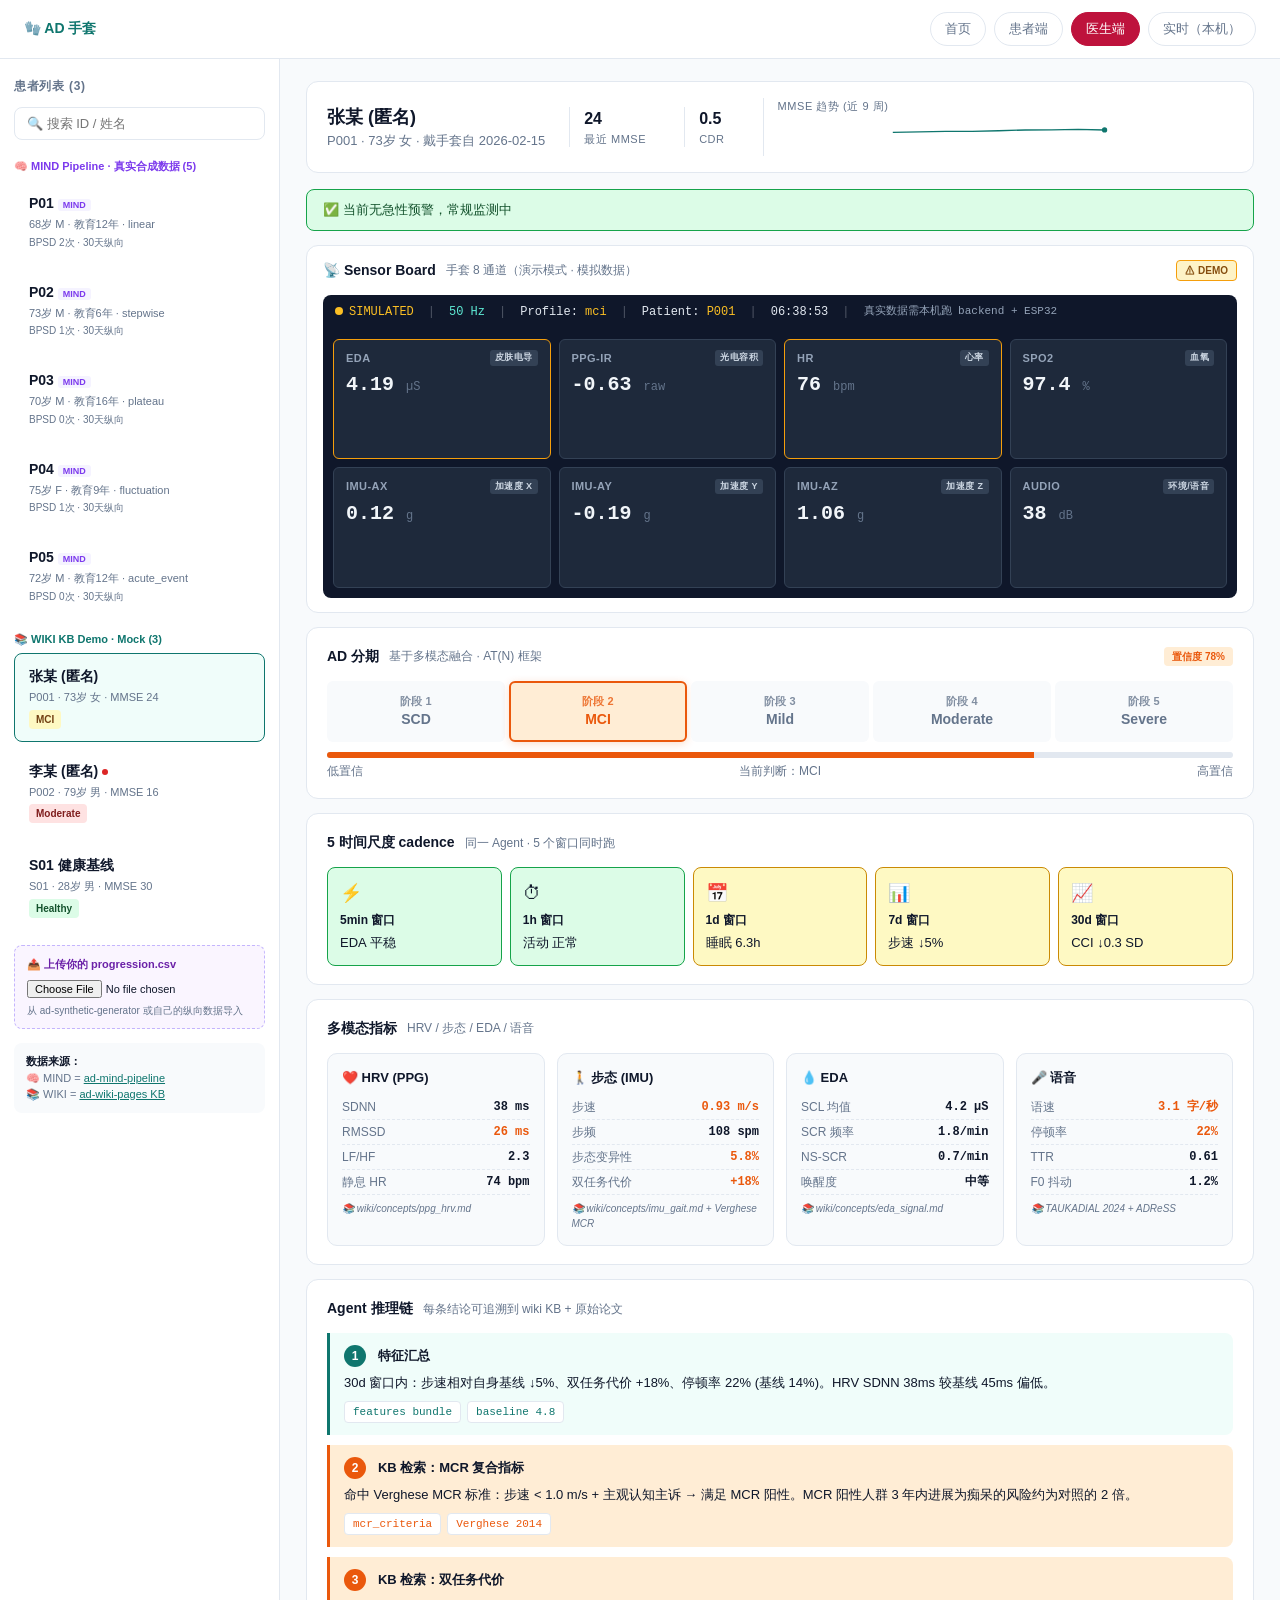
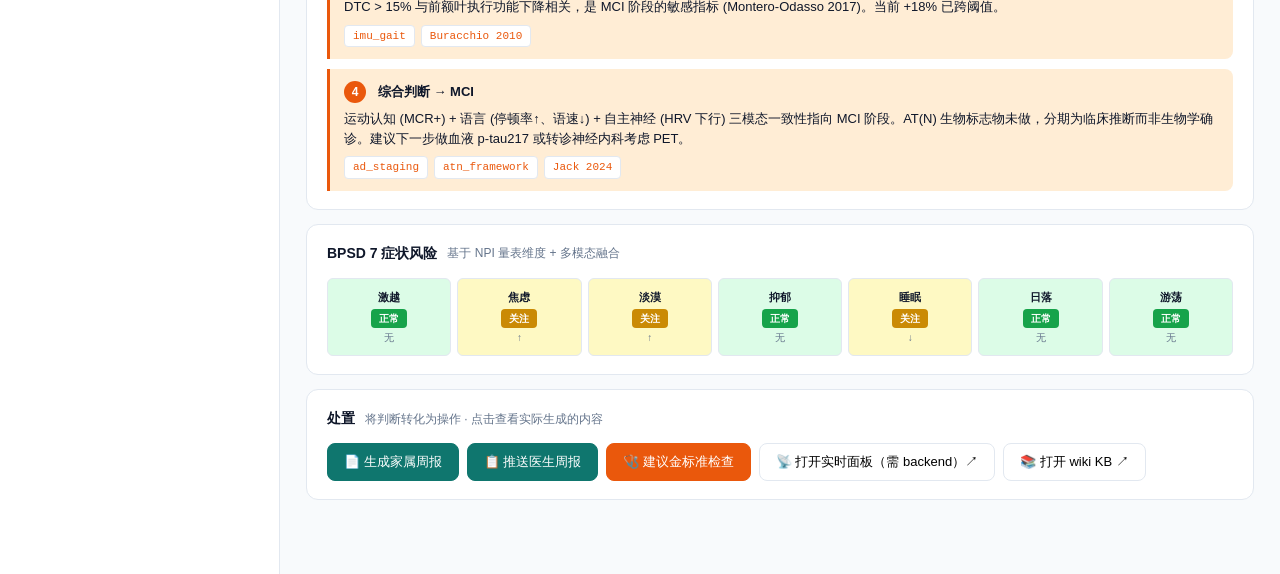
==== doctor.html @ fda78beb "Sync from CZ114: WIKI/MIND view toggle" ====
<!DOCTYPE html>
<html lang="zh-CN">
<head>
<meta charset="UTF-8">
<meta name="viewport" content="width=device-width, initial-scale=1.0">
<title>医生端 · AD 智能手套</title>
<style>
:root {
  --bg: #f8fafc;
  --card: #ffffff;
  --text: #0f172a;
  --muted: #64748b;
  --teal: #0f766e;
  --teal-bg: #f0fdfa;
  --border: #e2e8f0;
  --green: #16a34a;
  --green-bg: #dcfce7;
  --yellow: #ca8a04;
  --yellow-bg: #fef9c3;
  --orange: #ea580c;
  --orange-bg: #ffedd5;
  --red: #dc2626;
  --red-bg: #fee2e2;
  --purple: #7c3aed;
  --purple-bg: #f5f3ff;
}
* { box-sizing: border-box; }
body {
  margin: 0;
  font-family: -apple-system, BlinkMacSystemFont, "PingFang SC", "Segoe UI", Helvetica, Arial, sans-serif;
  background: var(--bg);
  color: var(--text);
  line-height: 1.5;
  font-size: 14px;
}
.nav {
  background: white;
  border-bottom: 1px solid var(--border);
  padding: 12px 24px;
  display: flex;
  align-items: center;
  gap: 16px;
}
.nav .brand { font-weight: 700; color: var(--teal); }
.nav .pills { margin-left: auto; display: flex; gap: 8px; }
.nav .pills a {
  padding: 6px 14px; border-radius: 999px;
  text-decoration: none; font-size: 13px; color: var(--muted);
  border: 1px solid var(--border);
}
.nav .pills a.active { background: var(--rose, #be123c); color: white; border-color: var(--rose, #be123c); }

.layout {
  display: grid;
  grid-template-columns: 280px 1fr;
  gap: 0;
  min-height: calc(100vh - 56px);
}

/* ===== 左侧：患者列表 ===== */
.sidebar {
  background: white;
  border-right: 1px solid var(--border);
  padding: 18px 14px;
  overflow-y: auto;
}
.sidebar h3 {
  margin: 0 0 12px;
  font-size: 12px;
  text-transform: uppercase;
  letter-spacing: 0.06em;
  color: var(--muted);
}
.search {
  width: 100%;
  padding: 8px 12px;
  border: 1px solid var(--border);
  border-radius: 8px;
  font-size: 13px;
  margin-bottom: 12px;
}
.patient-card {
  padding: 12px 14px;
  border-radius: 8px;
  cursor: pointer;
  margin-bottom: 6px;
  border: 1px solid transparent;
  transition: all 0.15s;
}
.patient-card:hover { background: var(--bg); }
.patient-card.active {
  background: var(--teal-bg);
  border-color: var(--teal);
}
.patient-card .name { font-weight: 600; font-size: 14px; }
.patient-card .meta { font-size: 11px; color: var(--muted); margin-top: 2px; }
.patient-card .stage {
  display: inline-block; font-size: 10px; font-weight: 700;
  padding: 2px 7px; border-radius: 4px; margin-top: 4px;
}
.stage-scd { background: var(--green-bg); color: #14532d; }
.stage-mci { background: var(--yellow-bg); color: #713f12; }
.stage-mild { background: var(--orange-bg); color: #7c2d12; }
.stage-mod { background: var(--red-bg); color: #7f1d1d; }
.stage-sev { background: #1c1917; color: white; }

.patient-card .alert-dot {
  display: inline-block; width: 6px; height: 6px; border-radius: 50%;
  background: var(--red); margin-left: 4px; vertical-align: middle;
}

/* ===== 右侧：主面板 ===== */
.main {
  padding: 22px 26px 60px;
  overflow-y: auto;
}

.patient-bar {
  background: white;
  border: 1px solid var(--border);
  border-radius: 12px;
  padding: 16px 20px;
  display: flex;
  align-items: center;
  gap: 24px;
  margin-bottom: 16px;
  flex-wrap: wrap;
}
.patient-bar .pname { font-size: 18px; font-weight: 700; }
.patient-bar .pmeta { color: var(--muted); font-size: 13px; }
.patient-bar .stat { padding: 0 14px; border-left: 1px solid var(--border); }
.patient-bar .stat:first-of-type { border-left: 0; padding-left: 0; }
.patient-bar .stat .v { font-size: 16px; font-weight: 600; }
.patient-bar .stat .l { font-size: 11px; color: var(--muted); text-transform: uppercase; letter-spacing: 0.05em; }

.section {
  background: white;
  border: 1px solid var(--border);
  border-radius: 12px;
  padding: 18px 20px;
  margin-bottom: 14px;
}
.section h2 {
  margin: 0 0 14px;
  font-size: 14px;
  font-weight: 600;
  display: flex;
  align-items: center;
  gap: 10px;
}
.section h2 .desc {
  font-weight: 400; color: var(--muted); font-size: 12px;
}
.section h2 .badge {
  font-size: 10px; padding: 2px 8px; border-radius: 4px; font-weight: 700;
  text-transform: uppercase;
}

/* 分期条 */
.stage-bar {
  display: grid;
  grid-template-columns: repeat(5, 1fr);
  gap: 4px;
  margin-bottom: 10px;
}
.stage-cell {
  padding: 10px 6px;
  text-align: center;
  border-radius: 6px;
  font-size: 12px;
  font-weight: 600;
  background: var(--bg);
  color: var(--muted);
  border: 2px solid transparent;
}
.stage-cell.active {
  background: var(--orange-bg);
  color: var(--orange);
  border-color: var(--orange);
  box-shadow: 0 2px 8px rgba(234,88,12,0.2);
}
.stage-cell .lbl { font-size: 11px; opacity: 0.8; }
.stage-cell .stg { font-size: 14px; font-weight: 700; }
.confidence-bar {
  height: 6px; background: var(--border); border-radius: 3px;
  overflow: hidden; margin: 8px 0 4px;
}
.confidence-bar > div {
  height: 100%; background: var(--orange); transition: width 0.5s;
}
.conf-label {
  display: flex; justify-content: space-between;
  font-size: 12px; color: var(--muted);
}

/* Cadence 行 */
.cadence-grid {
  display: grid;
  grid-template-columns: repeat(5, 1fr);
  gap: 8px;
}
.cad {
  padding: 12px;
  border-radius: 8px;
  border: 1px solid var(--border);
  background: var(--bg);
}
.cad .ic { font-size: 18px; }
.cad .name { font-size: 12px; font-weight: 600; margin-top: 4px; }
.cad .v { font-size: 13px; margin-top: 4px; }
.cad.alert { background: var(--red-bg); border-color: var(--red); }
.cad.warn { background: var(--yellow-bg); border-color: var(--yellow); }
.cad.ok { background: var(--green-bg); border-color: var(--green); }

/* Multi-modal 指标 */
.modal-grid {
  display: grid;
  grid-template-columns: repeat(4, 1fr);
  gap: 12px;
}
.modal-block {
  border: 1px solid var(--border);
  border-radius: 10px;
  padding: 14px;
  background: var(--bg);
}
.modal-block h4 {
  margin: 0 0 8px;
  font-size: 13px;
  display: flex; gap: 6px; align-items: center;
}
.modal-block .row {
  display: flex; justify-content: space-between;
  font-size: 12px;
  padding: 3px 0;
  border-bottom: 1px dashed var(--border);
}
.modal-block .row:last-child { border-bottom: 0; }
.modal-block .row .k { color: var(--muted); }
.modal-block .row .v { font-weight: 600; font-family: ui-monospace, monospace; }
.modal-block .row .v.flag-warn { color: var(--orange); }
.modal-block .row .v.flag-bad { color: var(--red); }
.modal-block .row .v.flag-ok { color: var(--green); }
.modal-block .src {
  font-size: 10px; color: var(--muted); margin-top: 6px;
  font-style: italic;
}

/* Reasoning chain */
.reason-chain {
  display: flex;
  flex-direction: column;
  gap: 10px;
}
.reason-step {
  padding: 12px 14px;
  border-left: 3px solid var(--teal);
  background: var(--teal-bg);
  border-radius: 0 8px 8px 0;
}
.reason-step .num {
  display: inline-block; width: 22px; height: 22px;
  border-radius: 50%; background: var(--teal); color: white;
  text-align: center; font-weight: 700; font-size: 12px;
  line-height: 22px; margin-right: 8px;
}
.reason-step .title { font-weight: 600; font-size: 13px; }
.reason-step .body { margin-top: 6px; font-size: 13px; color: var(--text); }
.reason-step .cite {
  margin-top: 8px;
  font-size: 11px;
  display: flex; flex-wrap: wrap; gap: 6px;
}
.reason-step .cite a {
  background: white; border: 1px solid var(--border);
  padding: 2px 8px; border-radius: 4px;
  text-decoration: none; color: var(--teal);
  font-family: ui-monospace, monospace;
}
.reason-step .cite a:hover { background: var(--teal); color: white; border-color: var(--teal); }
.reason-step.warn { border-left-color: var(--orange); background: var(--orange-bg); }
.reason-step.warn .num { background: var(--orange); }
.reason-step.warn .cite a { color: var(--orange); }
.reason-step.warn .cite a:hover { background: var(--orange); }

/* BPSD 7 行 */
.bpsd-grid {
  display: grid;
  grid-template-columns: repeat(7, 1fr);
  gap: 6px;
}
.bpsd-cell {
  padding: 10px 6px;
  text-align: center;
  border-radius: 6px;
  border: 1px solid var(--border);
}
.bpsd-cell .nm { font-size: 11px; font-weight: 600; }
.bpsd-cell .lv {
  display: inline-block; padding: 2px 8px; border-radius: 4px;
  font-size: 10px; font-weight: 700; margin-top: 4px;
}
.bpsd-cell.lv-ok { background: var(--green-bg); }
.bpsd-cell.lv-ok .lv { background: var(--green); color: white; }
.bpsd-cell.lv-warn { background: var(--yellow-bg); }
.bpsd-cell.lv-warn .lv { background: var(--yellow); color: white; }
.bpsd-cell.lv-bad { background: var(--red-bg); border-color: var(--red); }
.bpsd-cell.lv-bad .lv { background: var(--red); color: white; }
.bpsd-cell .nb { font-size: 10px; color: var(--muted); margin-top: 2px; }

/* Actions */
.action-row {
  display: flex; flex-wrap: wrap; gap: 8px;
}
.btn {
  padding: 9px 16px; border-radius: 8px;
  border: 1px solid var(--border); background: white;
  font-size: 13px; font-weight: 500;
  cursor: pointer; font-family: inherit;
  display: inline-flex; align-items: center; gap: 6px;
}
.btn:hover { background: var(--bg); }
.btn.primary { background: var(--teal); color: white; border-color: var(--teal); }
.btn.primary:hover { background: #115e59; }
.btn.warn { background: var(--orange); color: white; border-color: var(--orange); }
.btn.warn:hover { background: #c2410c; }

/* Sparkline */
.spark {
  height: 30px; width: 100%; margin-top: 6px;
}
.spark path { fill: none; stroke: var(--teal); stroke-width: 1.5; }
.spark .dot { fill: var(--teal); }

#toast {
  position: fixed; bottom: 30px; right: 30px;
  background: var(--text); color: white; padding: 12px 20px; border-radius: 8px;
  font-size: 13px; opacity: 0; transition: opacity 0.3s; pointer-events: none;
  max-width: 360px; z-index: 100;
}
#toast.show { opacity: 0.95; }

/* ===== Modal ===== */
#modal {
  position: fixed; inset: 0; background: rgba(15,23,42,0.55);
  display: none; align-items: center; justify-content: center;
  z-index: 200; padding: 20px;
}
#modal.show { display: flex; }
#modal .panel {
  background: white; border-radius: 12px;
  width: min(820px, 100%); max-height: 90vh;
  display: flex; flex-direction: column;
  box-shadow: 0 20px 60px rgba(0,0,0,0.3);
  overflow: hidden;
}
#modal .panel-head {
  padding: 16px 22px; border-bottom: 1px solid var(--border);
  background: var(--bg);
  display: flex; align-items: center; gap: 12px;
}
#modal .panel-head .title { font-size: 16px; font-weight: 700; flex: 1; }
#modal .panel-head .x {
  background: transparent; border: 1px solid var(--border);
  padding: 4px 12px; border-radius: 6px; cursor: pointer; font-family: inherit;
}
#modal .panel-head .x:hover { background: white; }
#modal .panel-body { padding: 22px 26px; overflow-y: auto; flex: 1; font-size: 14px; }
#modal h3 { margin: 16px 0 8px; font-size: 14px; }
#modal h3:first-child { margin-top: 0; }
#modal table { border-collapse: collapse; width: 100%; margin: 10px 0; font-size: 13px; }
#modal th, #modal td { border: 1px solid var(--border); padding: 6px 10px; text-align: left; }
#modal th { background: var(--bg); font-weight: 600; }
#modal .kv { display: grid; grid-template-columns: 130px 1fr; gap: 4px 12px; font-size: 13px; margin: 6px 0 12px; }
#modal .kv .k { color: var(--muted); }
#modal .badge-inline {
  display: inline-block; font-size: 11px; padding: 1px 7px;
  border-radius: 4px; font-weight: 600;
}
#modal .b-warn { background: var(--orange-bg); color: var(--orange); }
#modal .b-bad  { background: var(--red-bg); color: var(--red); }
#modal .b-ok   { background: var(--green-bg); color: var(--green); }
#modal ul { padding-left: 20px; }
#modal li { margin: 4px 0; }
#modal .cite-row {
  font-size: 12px; color: var(--muted); margin-top: 8px;
  padding: 8px 12px; background: var(--bg); border-radius: 6px;
}
#modal .cite-row a { color: var(--teal); text-decoration: none; }
#modal pre {
  background: var(--bg); padding: 12px; border-radius: 6px;
  font-size: 12px; overflow-x: auto;
  font-family: ui-monospace, monospace;
}

/* clickable hover */
.cad, .modal-block, .bpsd-cell { cursor: pointer; transition: transform 0.1s, box-shadow 0.1s; }
.cad:hover, .modal-block:hover, .bpsd-cell:hover {
  transform: translateY(-1px); box-shadow: 0 4px 10px rgba(0,0,0,0.08);
}

/* ===== Sensor Board ===== */
.sensor-board-head {
  display: flex; gap: 14px; align-items: center; flex-wrap: wrap;
  padding: 8px 12px; background: #0f172a; color: #e2e8f0;
  border-radius: 8px 8px 0 0; font-size: 12px;
  font-family: ui-monospace, monospace;
}
.sb-dot {
  display: inline-block; width: 8px; height: 8px; border-radius: 50%;
  margin-right: 6px; vertical-align: middle;
}
.sb-dot.live { background: #22c55e; box-shadow: 0 0 8px #22c55e; animation: pulse 1.4s ease-in-out infinite; }
.sb-dot.rec { background: #ef4444; animation: pulse 1s ease-in-out infinite; }
.sb-dot.off { background: #64748b; }
@keyframes pulse { 0%,100% { opacity: 1 } 50% { opacity: 0.4 } }
.sensor-board-head .sep { opacity: 0.3; }
.sensor-board-head .sr { color: #5eead4; }
.sensor-board-head .pid { color: #fbbf24; }

.channel-grid {
  display: grid;
  grid-template-columns: repeat(4, 1fr);
  gap: 8px;
  background: #0f172a;
  padding: 10px;
  border-radius: 0 0 8px 8px;
}
.ch-card {
  background: #1e293b;
  border-radius: 6px;
  padding: 10px 12px;
  border: 1px solid #334155;
  position: relative;
  overflow: hidden;
}
.ch-card .ch-name {
  display: flex; justify-content: space-between; align-items: center;
  font-size: 11px; color: #94a3b8; font-weight: 600;
  text-transform: uppercase; letter-spacing: 0.04em;
}
.ch-card .ch-tag {
  font-size: 9px; padding: 1px 5px; border-radius: 3px;
  background: #334155; color: #cbd5e1;
}
.ch-card .ch-tag.alert { background: #7f1d1d; color: #fecaca; }
.ch-card .ch-val {
  font-size: 20px; font-weight: 700; color: #f1f5f9;
  font-family: ui-monospace, monospace;
  margin: 4px 0 2px;
}
.ch-card .ch-val small { font-size: 12px; color: #64748b; font-weight: 400; }
.ch-card .ch-wave {
  width: 100%; height: 36px; margin-top: 4px;
}
.ch-card .ch-wave path {
  fill: none; stroke-width: 1.5; stroke-linejoin: round; stroke-linecap: round;
}
.ch-eda  path { stroke: #f59e0b; }
.ch-ppg  path { stroke: #ef4444; }
.ch-hr   path { stroke: #ec4899; }
.ch-spo2 path { stroke: #06b6d4; }
.ch-imu  path { stroke: #8b5cf6; }
.ch-aud  path { stroke: #10b981; }
.ch-card.flag-alert { border-color: #ef4444; box-shadow: 0 0 0 1px #ef4444; }
.ch-card.flag-alert .ch-val { color: #fecaca; }
.ch-card.flag-warn { border-color: #f59e0b; }

@media (max-width: 1100px) { .channel-grid { grid-template-columns: repeat(2, 1fr); } }

/* alert banner */
.alert-banner {
  background: var(--red-bg);
  border: 1px solid var(--red);
  color: #7f1d1d;
  padding: 10px 16px;
  border-radius: 8px;
  margin-bottom: 14px;
  display: flex;
  gap: 10px;
  align-items: center;
  font-size: 13px;
}
.alert-banner.warn { background: var(--yellow-bg); border-color: var(--yellow); color: #713f12; }
.alert-banner.ok { background: var(--green-bg); border-color: var(--green); color: #14532d; }

@media (max-width: 900px) {
  .layout { grid-template-columns: 1fr; }
  .sidebar { border-right: 0; border-bottom: 1px solid var(--border); }
  .modal-grid { grid-template-columns: 1fr 1fr; }
  .cadence-grid { grid-template-columns: 1fr 1fr; }
  .bpsd-grid { grid-template-columns: repeat(4, 1fr); }
}
</style>
</head>
<body>

<nav class="nav">
  <span class="brand">🧤 AD 手套</span>
  <div class="pills">
    <a href="index.html">首页</a>
    <a href="patient.html">患者端</a>
    <a href="doctor.html" class="active" style="background:#be123c;color:white;border-color:#be123c">医生端</a>
    <a href="index.html" title="实时面板需本机跑 backend，回首页查看说明">实时（本机）</a>
  </div>
</nav>

<div class="layout">

  <!-- ===== 左侧：患者列表 ===== -->
  <aside class="sidebar">
    <h3>患者列表 (3)</h3>
    <input class="search" placeholder="🔍 搜索 ID / 姓名" />

    <div id="patientList"></div>

    <div style="margin-top:14px; padding:10px 12px; background:#faf5ff; border:1px dashed #c4b5fd; border-radius:8px;">
      <div style="font-size:11px;color:#6b21a8;font-weight:600;margin-bottom:6px">📤 上传你的 progression.csv</div>
      <input type="file" id="customCsv" accept=".csv" onchange="handleCustomUpload(event)" style="font-size:11px;width:100%">
      <div style="font-size:10px;color:var(--muted);margin-top:4px">从 ad-synthetic-generator 或自己的纵向数据导入</div>
    </div>

    <div style="margin-top:14px; padding:10px 12px; background:var(--bg); border-radius:8px; font-size:11px; color:var(--muted)">
      <strong style="color:var(--text)">数据来源：</strong><br>
      🧠 MIND = <a href="https://github.com/Jewelina95/ad-mind-pipeline" target="_blank" style="color:var(--teal)">ad-mind-pipeline</a><br>
      📚 WIKI = <a href="https://jewelina95.github.io/ad-wiki-pages/" target="_blank" style="color:var(--teal)">ad-wiki-pages KB</a>
    </div>
  </aside>

  <!-- ===== 右侧：主面板 ===== -->
  <main class="main" id="mainPanel">
    <!-- 由 JS 渲染 -->
  </main>

</div>

<div id="toast"></div>

<!-- 详情 Modal -->
<div id="modal" onclick="if(event.target===this) closeModal()">
  <div class="panel">
    <div class="panel-head">
      <span class="title" id="modalTitle">详情</span>
      <button class="x" onclick="closeModal()">关闭 ✕</button>
    </div>
    <div class="panel-body" id="modalBody"></div>
  </div>
</div>

<script>
// ===== Mock 患者数据 =====
const PATIENTS = {
  "P001": {
    id: "P001", name: "张某 (匿名)", age: 73, sex: "女",
    stage: "MCI", stageIdx: 1, confidence: 0.78,
    onGloveSince: "2026-02-15", lastMMSE: 24, lastCDR: 0.5,
    alert: false, alertText: null,
    cadence: {
      "5min":  { v: "EDA 平稳", level: "ok" },
      "1h":    { v: "活动 正常", level: "ok" },
      "1d":    { v: "睡眠 6.3h", level: "warn" },
      "7d":    { v: "步速 ↓5%", level: "warn" },
      "30d":   { v: "CCI ↓0.3 SD", level: "warn" }
    },
    metrics: {
      hrv: { name: "HRV (PPG)", icon: "❤️", rows: [
        ["SDNN", "38 ms", "warn", "略低于自身基线 (45±6)"],
        ["RMSSD", "26 ms", "flag-warn"],
        ["LF/HF", "2.3", ""],
        ["静息 HR", "74 bpm", ""]
      ], src: "wiki/concepts/ppg_hrv.md"},
      gait: { name: "步态 (IMU)", icon: "🚶", rows: [
        ["步速", "0.93 m/s", "flag-warn"],
        ["步频", "108 spm", ""],
        ["步态变异性", "5.8%", "flag-warn"],
        ["双任务代价", "+18%", "flag-warn"]
      ], src: "wiki/concepts/imu_gait.md + Verghese MCR"},
      eda: { name: "EDA", icon: "💧", rows: [
        ["SCL 均值", "4.2 µS", ""],
        ["SCR 频率", "1.8/min", ""],
        ["NS-SCR", "0.7/min", ""],
        ["唤醒度", "中等", ""]
      ], src: "wiki/concepts/eda_signal.md"},
      voice: { name: "语音", icon: "🎤", rows: [
        ["语速", "3.1 字/秒", "flag-warn"],
        ["停顿率", "22%", "flag-warn"],
        ["TTR", "0.61", ""],
        ["F0 抖动", "1.2%", ""]
      ], src: "TAUKADIAL 2024 + ADReSS"}
    },
    reasoning: [
      {
        title: "特征汇总",
        body: "30d 窗口内：步速相对自身基线 ↓5%、双任务代价 +18%、停顿率 22% (基线 14%)。HRV SDNN 38ms 较基线 45ms 偏低。",
        cites: [["features bundle", "#"], ["baseline 4.8", "https://jewelina95.github.io/ad-wiki-pages/wiki/datasets/baseline_4.8.md"]],
        type: "info"
      },
      {
        title: "KB 检索：MCR 复合指标",
        body: "命中 Verghese MCR 标准：步速 < 1.0 m/s + 主观认知主诉 → 满足 MCR 阳性。MCR 阳性人群 3 年内进展为痴呆的风险约为对照的 2 倍。",
        cites: [["mcr_criteria", "https://jewelina95.github.io/ad-wiki-pages/wiki/concepts/mcr_criteria.md"], ["Verghese 2014"]],
        type: "warn"
      },
      {
        title: "KB 检索：双任务代价",
        body: "DTC > 15% 与前额叶执行功能下降相关，是 MCI 阶段的敏感指标 (Montero-Odasso 2017)。当前 +18% 已跨阈值。",
        cites: [["imu_gait", "https://jewelina95.github.io/ad-wiki-pages/wiki/concepts/imu_gait.md"], ["Buracchio 2010"]],
        type: "warn"
      },
      {
        title: "综合判断 → MCI",
        body: "运动认知 (MCR+) + 语言 (停顿率↑、语速↓) + 自主神经 (HRV 下行) 三模态一致性指向 MCI 阶段。AT(N) 生物标志物未做，分期为临床推断而非生物学确诊。建议下一步做血液 p-tau217 或转诊神经内科考虑 PET。",
        cites: [["ad_staging", "https://jewelina95.github.io/ad-wiki-pages/wiki/concepts/ad_staging.md"], ["atn_framework", "https://jewelina95.github.io/ad-wiki-pages/wiki/concepts/atn_framework.md"], ["Jack 2024"]],
        type: "warn"
      }
    ],
    bpsd: [
      ["激越", "ok", "无"],
      ["焦虑", "warn", "↑"],
      ["淡漠", "warn", "↑"],
      ["抑郁", "ok", "无"],
      ["睡眠", "warn", "↓"],
      ["日落", "ok", "无"],
      ["游荡", "ok", "无"]
    ],
    sparkData: [22.5, 22.8, 23.1, 23.2, 23.5, 24.0, 24.1, 24.3, 24.0],
    sensorProfile: "mci"
  },

  "P002": {
    id: "P002", name: "李某 (匿名)", age: 79, sex: "男",
    stage: "Moderate", stageIdx: 3, confidence: 0.86,
    onGloveSince: "2025-11-04", lastMMSE: 16, lastCDR: 2,
    alert: true, alertText: "⚠️ 5 min 窗口检测到 EDA + HR 同时上升，可能 1-2h 内出现激越发作",
    cadence: {
      "5min":  { v: "EDA + HR 突升", level: "alert" },
      "1h":    { v: "情绪激活", level: "warn" },
      "1d":    { v: "睡眠 4.8h", level: "alert" },
      "7d":    { v: "步速 ↓12%", level: "alert" },
      "30d":   { v: "CCI ↓1.4 SD", level: "alert" }
    },
    metrics: {
      hrv: { name: "HRV (PPG)", icon: "❤️", rows: [
        ["SDNN", "22 ms", "flag-bad", "显著降低"],
        ["RMSSD", "14 ms", "flag-bad"],
        ["LF/HF", "3.8", "flag-bad"],
        ["静息 HR", "92 bpm", "flag-warn"]
      ], src: "wiki/concepts/ppg_hrv.md"},
      gait: { name: "步态 (IMU)", icon: "🚶", rows: [
        ["步速", "0.62 m/s", "flag-bad"],
        ["步频", "82 spm", "flag-bad"],
        ["步态变异性", "11.4%", "flag-bad"],
        ["跌倒风险", "高", "flag-bad"]
      ], src: "wiki/concepts/imu_gait.md"},
      eda: { name: "EDA", icon: "💧", rows: [
        ["SCL 均值", "8.7 µS", "flag-bad", "+45% 基线"],
        ["SCR 频率", "5.2/min", "flag-bad"],
        ["NS-SCR", "3.1/min", "flag-bad"],
        ["唤醒度", "高", "flag-bad"]
      ], src: "Iaboni 2022 BPSD AUC 0.87"},
      voice: { name: "语音", icon: "🎤", rows: [
        ["语速", "1.8 字/秒", "flag-bad"],
        ["停顿率", "41%", "flag-bad"],
        ["TTR", "0.42", "flag-bad"],
        ["语义错误", "频繁", "flag-bad"]
      ], src: "TAUKADIAL 2024"}
    },
    reasoning: [
      {
        title: "急性触发：5min 窗口异常",
        body: "EDA SCL +45% 基线 + HR 92 bpm (基线 76±5) + 步态稳定 (排除运动因素)。时间 16:30 (日落综合征窗口内)。",
        cites: [["realtime buffer", "#"]],
        type: "warn"
      },
      {
        title: "KB 检索：BPSD 激越前兆",
        body: "Iaboni 2022：EDA + HR + ACC 联合检测 BPSD AUC 0.87，激越发作前 1-2h 出现 EDA 上升是稳定的预警信号。",
        cites: [["bpsd_agitation", "https://jewelina95.github.io/ad-wiki-pages/wiki/concepts/bpsd_agitation.md"], ["Iaboni 2022"]],
        type: "warn"
      },
      {
        title: "KB 检索：日落综合征",
        body: "时间 16:30 命中日落综合征典型窗口 (15:00-19:00)。本患者过去 30d 在该时段有 8 次类似模式。",
        cites: [["bpsd_sundowning", "https://jewelina95.github.io/ad-wiki-pages/wiki/concepts/bpsd_sundowning.md"]],
        type: "warn"
      },
      {
        title: "建议干预",
        body: "立即触发音乐疗法 (患者偏好：50 年代老歌) + 通知看护人陪伴。如 30 分钟后 EDA 未回落，启动语音引导呼吸。监测 ARIA 风险（患者正在用 Lecanemab）。",
        cites: [["intervention_agent", "https://jewelina95.github.io/ad-wiki-pages/wiki/agents/intervention_agent.md"], ["medications_ad", "https://jewelina95.github.io/ad-wiki-pages/wiki/concepts/medications_ad.md"]],
        type: "info"
      }
    ],
    bpsd: [
      ["激越", "bad", "↑↑"],
      ["焦虑", "bad", "↑↑"],
      ["淡漠", "warn", "↑"],
      ["抑郁", "warn", "↑"],
      ["睡眠", "bad", "↓↓"],
      ["日落", "bad", "活跃"],
      ["游荡", "warn", "偶发"]
    ],
    sparkData: [18.2, 17.9, 17.5, 17.0, 16.8, 16.4, 16.2, 16.0, 16.0],
    sensorProfile: "alert"
  },

  "S01": {
    id: "S01", name: "S01 健康基线", age: 28, sex: "男",
    stage: "Healthy", stageIdx: -1, confidence: 0.94,
    onGloveSince: "2026-04-08", lastMMSE: 30, lastCDR: 0,
    alert: false, alertText: null,
    cadence: {
      "5min":  { v: "全部正常", level: "ok" },
      "1h":    { v: "活动 充足", level: "ok" },
      "1d":    { v: "睡眠 7.8h", level: "ok" },
      "7d":    { v: "稳定", level: "ok" },
      "30d":   { v: "无漂移", level: "ok" }
    },
    metrics: {
      hrv: { name: "HRV (PPG)", icon: "❤️", rows: [
        ["SDNN", "62 ms", "flag-ok"],
        ["RMSSD", "48 ms", "flag-ok"],
        ["LF/HF", "1.4", "flag-ok"],
        ["静息 HR", "64 bpm", "flag-ok"]
      ], src: "baseline 4.8"},
      gait: { name: "步态 (IMU)", icon: "🚶", rows: [
        ["步速", "1.42 m/s", "flag-ok"],
        ["步频", "118 spm", "flag-ok"],
        ["步态变异性", "2.1%", "flag-ok"],
        ["双任务代价", "+4%", "flag-ok"]
      ], src: "baseline 4.8"},
      eda: { name: "EDA", icon: "💧", rows: [
        ["SCL 均值", "3.1 µS", "flag-ok"],
        ["SCR 频率", "1.2/min", "flag-ok"],
        ["NS-SCR", "0.4/min", "flag-ok"],
        ["唤醒度", "低-中", "flag-ok"]
      ], src: "baseline 4.8"},
      voice: { name: "语音", icon: "🎤", rows: [
        ["语速", "4.6 字/秒", "flag-ok"],
        ["停顿率", "8%", "flag-ok"],
        ["TTR", "0.78", "flag-ok"],
        ["F0 抖动", "0.5%", "flag-ok"]
      ], src: "baseline 4.8"}
    },
    reasoning: [
      {
        title: "S01 健康基线",
        body: "用于校准 Agent feature pipeline 和阈值规则。全部指标在年龄常模内，无 AD 病理风险。",
        cites: [["baseline_4.8", "https://jewelina95.github.io/ad-wiki-pages/wiki/datasets/baseline_4.8.md"]],
        type: "info"
      }
    ],
    bpsd: [
      ["激越", "ok", "无"], ["焦虑", "ok", "无"], ["淡漠", "ok", "无"],
      ["抑郁", "ok", "无"], ["睡眠", "ok", "正常"], ["日落", "ok", "无"], ["游荡", "ok", "无"]
    ],
    sparkData: [30,30,30,30,30,30,30,30,30],
    sensorProfile: "healthy"
  }
};

// ===== 8 通道传感器配置 =====
const CHANNELS = [
  { id: "EDA",     unit: "µS",  cls: "ch-eda",  bandMin: 0,   bandMax: 12,   short: "皮肤电导" },
  { id: "PPG-IR",  unit: "raw", cls: "ch-ppg",  bandMin: -1,  bandMax: 1,    short: "光电容积" },
  { id: "HR",      unit: "bpm", cls: "ch-hr",   bandMin: 50,  bandMax: 110,  short: "心率" },
  { id: "SpO2",    unit: "%",   cls: "ch-spo2", bandMin: 92,  bandMax: 100,  short: "血氧" },
  { id: "IMU-AX",  unit: "g",   cls: "ch-imu",  bandMin: -2,  bandMax: 2,    short: "加速度 X" },
  { id: "IMU-AY",  unit: "g",   cls: "ch-imu",  bandMin: -2,  bandMax: 2,    short: "加速度 Y" },
  { id: "IMU-AZ",  unit: "g",   cls: "ch-imu",  bandMin: -2,  bandMax: 2,    short: "加速度 Z" },
  { id: "AUDIO",   unit: "dB",  cls: "ch-aud",  bandMin: 30,  bandMax: 80,   short: "环境/语音" }
];

// 每种 profile 对每个通道的均值 / 抖动 / 标记
const SENSOR_PROFILES = {
  healthy: {
    "EDA":    { base: 3.1,  noise: 0.3,  flag: null },
    "PPG-IR": { base: 0,    noise: 0.6,  hr: 64, flag: null },
    "HR":     { base: 64,   noise: 2.5,  flag: null },
    "SpO2":   { base: 98,   noise: 0.5,  flag: null },
    "IMU-AX": { base: 0,    noise: 0.15, flag: null },
    "IMU-AY": { base: 0,    noise: 0.15, flag: null },
    "IMU-AZ": { base: 1,    noise: 0.10, flag: null },
    "AUDIO":  { base: 42,   noise: 8,    flag: null }
  },
  mci: {
    "EDA":    { base: 4.2,  noise: 0.5,  flag: "warn" },
    "PPG-IR": { base: 0,    noise: 0.6,  hr: 74, flag: null },
    "HR":     { base: 74,   noise: 4,    flag: "warn" },
    "SpO2":   { base: 97,   noise: 0.6,  flag: null },
    "IMU-AX": { base: 0,    noise: 0.22, flag: null },
    "IMU-AY": { base: 0,    noise: 0.22, flag: null },
    "IMU-AZ": { base: 1,    noise: 0.18, flag: null },
    "AUDIO":  { base: 38,   noise: 10,   flag: null }
  },
  alert: {
    "EDA":    { base: 8.7,  noise: 1.2,  flag: "alert" },
    "PPG-IR": { base: 0,    noise: 0.8,  hr: 92, flag: "alert" },
    "HR":     { base: 92,   noise: 6,    flag: "alert" },
    "SpO2":   { base: 95,   noise: 1.0,  flag: "warn" },
    "IMU-AX": { base: 0,    noise: 0.4,  flag: "warn" },
    "IMU-AY": { base: 0,    noise: 0.4,  flag: "warn" },
    "IMU-AZ": { base: 1,    noise: 0.3,  flag: "warn" },
    "AUDIO":  { base: 32,   noise: 6,    flag: null }
  }
};

const STAGE_NAMES = ["SCD", "MCI", "Mild", "Moderate", "Severe"];

// ===== MIND 真实数据源 =====
const MIND_BASE = "https://raw.githubusercontent.com/Jewelina95/ad-mind-pipeline/main/data_v2";
const MIND_PATIENTS_META = {
  "P01": { age: 68, sex: "M", edu: 12, pattern: "linear",      bpsd: 2 },
  "P02": { age: 73, sex: "M", edu: 6,  pattern: "stepwise",    bpsd: 1 },
  "P03": { age: 70, sex: "M", edu: 16, pattern: "plateau",     bpsd: 0 },
  "P04": { age: 75, sex: "F", edu: 9,  pattern: "fluctuation", bpsd: 1 },
  "P05": { age: 72, sex: "M", edu: 12, pattern: "acute_event", bpsd: 0 }
};
const mindCache = {};
async function fetchMindPatient(id) {
  if (mindCache[id]) return mindCache[id];
  const [persona, dashboard, clinical, physio, behavior] = await Promise.all([
    fetch(`${MIND_BASE}/${id}/persona.json`).then(r => r.json()),
    fetch(`${MIND_BASE}/${id}/dashboard.json`).then(r => r.json()),
    fetch(`${MIND_BASE}/${id}/insights_clinical.json`).then(r => r.json()),
    fetch(`${MIND_BASE}/${id}/insights_physio.json`).then(r => r.json()),
    fetch(`${MIND_BASE}/${id}/insights_behavior.json`).then(r => r.json())
  ]);
  mindCache[id] = { persona, dashboard, clinical, physio, behavior };
  return mindCache[id];
}

// ===== KB 代码 → wiki 页面映射 =====
const WIKI_BASE_URL = "https://jewelina95.github.io/ad-wiki-pages/wiki/concepts";
const KB_TO_WIKI = {
  "MCR_CRITERIA":     { page: "mcr_criteria",        label: "MCR 综合征" },
  "SENSOR_IMU":       { page: "imu_gait",            label: "IMU / 步态" },
  "SENSOR_PPG":       { page: "ppg_hrv",             label: "PPG / HRV" },
  "SENSOR_EDA":       { page: "eda_signal",          label: "EDA 信号" },
  "SENSOR_VOICE":     { page: "voice_acoustic_linguistic", label: "语音特征" },
  "NORM_GAIT":        { page: "gait_norms",          label: "步态常模" },
  "BPSD_DEPRESSION":  { page: "bpsd_depression",     label: "BPSD 抑郁" },
  "BPSD_ANXIETY":     { page: "bpsd_anxiety",        label: "BPSD 焦虑" },
  "BPSD_AGITATION":   { page: "bpsd_agitation",      label: "BPSD 激越" },
  "BPSD_APATHY":      { page: "bpsd_apathy",         label: "BPSD 淡漠" },
  "BPSD_SLEEP":       { page: "bpsd_sleep_disorder", label: "BPSD 睡眠" },
  "BPSD_SUNDOWNING":  { page: "bpsd_sundowning",     label: "日落综合征" },
  "BPSD_WANDERING":   { page: "bpsd_wandering",      label: "BPSD 游荡" },
  "AT_N":             { page: "atn_framework",       label: "AT(N) 框架" },
  "AD_STAGING":       { page: "ad_staging",          label: "AD 分期" }
};
function kbToWiki(code) {
  // 提取前缀 (e.g. "MCR_CRITERIA_001" → "MCR_CRITERIA")
  const prefix = code.replace(/_\d+$/, "");
  const m = KB_TO_WIKI[prefix];
  if (!m) return { url: null, label: code };
  return { url: `${WIKI_BASE_URL}/${m.page}.md`, label: m.label, code };
}

// ===== 当前视图状态 =====
let currentMindView = 'mind';   // 'mind' | 'wiki'
let currentMindId = null;
let customPatient = null;

// ===== 渲染患者列表 =====
function renderPatientList() {
  const list = document.getElementById('patientList');
  const mockHtml = Object.values(PATIENTS).map(p => {
    const stageClass =
      p.stageIdx === -1 ? 'stage-scd' :
      p.stageIdx === 1  ? 'stage-mci' :
      p.stageIdx === 2  ? 'stage-mild' :
      p.stageIdx === 3  ? 'stage-mod' :
      p.stageIdx === 4  ? 'stage-sev' : 'stage-scd';
    return `
      <div class="patient-card" data-id="${p.id}" onclick="selectPatient('${p.id}')">
        <div class="name">${p.name}${p.alert ? '<span class="alert-dot"></span>' : ''}</div>
        <div class="meta">${p.id} · ${p.age}岁 ${p.sex} · MMSE ${p.lastMMSE}</div>
        <span class="stage ${stageClass}">${p.stage}</span>
      </div>
    `;
  }).join('');

  const mindHtml = Object.entries(MIND_PATIENTS_META).map(([id, m]) => `
    <div class="patient-card" data-id="${id}" onclick="selectMindPatient('${id}')">
      <div class="name">${id} <span style="font-size:9px;color:#7c3aed;background:#f5f3ff;padding:1px 5px;border-radius:3px;font-weight:600">MIND</span></div>
      <div class="meta">${m.age}岁 ${m.sex} · 教育${m.edu}年 · ${m.pattern}</div>
      <div style="font-size:10px;color:var(--muted);margin-top:2px">BPSD ${m.bpsd}次 · 30天纵向</div>
    </div>
  `).join('');

  list.innerHTML = `
    <div style="font-size:11px;color:#7c3aed;margin:6px 0 6px;font-weight:600">🧠 MIND Pipeline · 真实合成数据 (5)</div>
    ${mindHtml}
    <div style="font-size:11px;color:var(--teal);margin:14px 0 6px;font-weight:600">📚 WIKI KB Demo · Mock (3)</div>
    ${mockHtml}
  `;
}

// ===== 选 MIND 真实患者 =====
async function selectMindPatient(id) {
  const main = document.getElementById('mainPanel');
  document.querySelectorAll('.patient-card').forEach(el => el.classList.toggle('active', el.dataset.id === id));
  if (sensorTimer) clearInterval(sensorTimer);
  currentMindId = id;
  main.innerHTML = '<div style="padding:60px;text-align:center;color:var(--muted)"><div style="font-size:32px">⏳</div><div style="margin-top:10px">从 ad-mind-pipeline + ad-wiki-pages 实时拉取 ' + id + ' …</div></div>';

  try {
    const data = await fetchMindPatient(id);
    renderCurrentView(id, data);
  } catch (e) {
    main.innerHTML = `<div style="padding:30px"><div class="alert-banner">加载失败：${e.message}<br>请确认 https://github.com/Jewelina95/ad-mind-pipeline 是 public</div></div>`;
  }
}

function switchMindView(view) {
  currentMindView = view;
  if (currentMindId && mindCache[currentMindId]) {
    renderCurrentView(currentMindId, mindCache[currentMindId]);
  }
}

function renderCurrentView(id, data) {
  if (currentMindView === 'wiki') {
    renderWikiView(id, data);
  } else {
    renderMindView(id, data);
  }
}

// 顶部框架对比 tab
function renderViewTabs(id) {
  return `
    <div style="display:flex;gap:8px;margin-bottom:14px;align-items:center;background:white;border:1px solid var(--border);border-radius:10px;padding:6px;">
      <button class="btn ${currentMindView==='mind'?'primary':''}" style="${currentMindView==='mind'?'background:#7c3aed;border-color:#7c3aed':''};font-weight:600" onclick="switchMindView('mind')">🧠 MIND 视角</button>
      <button class="btn ${currentMindView==='wiki'?'primary':''}" style="${currentMindView==='wiki'?'background:#0f766e;border-color:#0f766e':''};font-weight:600" onclick="switchMindView('wiki')">📚 WIKI 视角</button>
      <span style="flex:1"></span>
      <span style="font-size:11px;color:var(--muted);padding-right:8px">同一份数据 · 两种框架并排对比 · 实时从 GitHub 拉取</span>
    </div>
  `;
}

function renderMindView(id, data) {
  const meta = MIND_PATIENTS_META[id];
  const d = data.dashboard;
  const c = data.clinical;
  const alertColor = d.alert_level;
  const alertBgClass = alertColor === 'red' ? 'alert-banner' : alertColor === 'yellow' ? 'alert-banner warn' : 'alert-banner ok';
  const alertEmoji = alertColor === 'red' ? '🔴' : alertColor === 'yellow' ? '🟡' : '🟢';

  document.getElementById('mainPanel').innerHTML = `
    ${renderViewTabs(id)}
    <div class="patient-bar">
      <div>
        <div class="pname">${id} <span style="font-size:11px;background:#f5f3ff;color:#7c3aed;padding:2px 8px;border-radius:4px;margin-left:6px">🧠 MIND Pipeline</span></div>
        <div class="pmeta">${meta.age}岁 ${meta.sex} · 教育 ${meta.edu} 年 · 进展模式: <code>${meta.pattern}</code> · 30 天纵向</div>
      </div>
      <div class="stat">
        <div class="v" style="color:#7c3aed">${c.stage_inclination}</div>
        <div class="l">分期倾向 (ClinicalAgent)</div>
      </div>
      <div class="stat">
        <div class="v">${(c.stage_confidence*100).toFixed(0)}%</div>
        <div class="l">置信度</div>
      </div>
      <div class="stat">
        <div class="v">${c.gold_standard_referral === 'yes' ? '✓ 推荐' : '观察'}</div>
        <div class="l">金标准转诊</div>
      </div>
    </div>

    <div class="${alertBgClass}">
      ${alertEmoji} <strong>${alertColor.toUpperCase()}</strong> · ${d.summary_today}
    </div>

    <div class="section">
      <h2>📋 病史 / 上次评估</h2>
      <p style="margin:6px 0;font-size:13px"><strong>病史：</strong>${d.medical_history}</p>
      <p style="margin:6px 0;font-size:13px"><strong>近期 Notes：</strong>${d.session_recap}</p>
    </div>

    <div class="section">
      <h2>🔍 Patient Data Insights <span class="desc">PhysioAgent + BehaviorAgent + ClinicalAgent 综合 → Narrator</span></h2>
      <div style="display:grid;grid-template-columns:1fr 1fr;gap:12px">
        ${d.patient_data_insights.map(ins => `
          <div class="modal-block ${ins.alert==='red'?'flag-alert':ins.alert==='yellow'?'flag-warn':''}" style="cursor:default">
            <h4>${ins.alert==='red'?'🔴':ins.alert==='yellow'?'🟡':'🟢'} ${ins.card_title}</h4>
            <div style="font-size:13px;line-height:1.6">${ins.card_md.replace(/\*\*([^*]+)\*\*/g, '<strong>$1</strong>').replace(/\n\n/g, '<br><br>').replace(/\n/g, '<br>')}</div>
            <div style="font-size:10px;color:var(--muted);margin-top:6px">linked: ${ins.linked_insights.join(', ')}</div>
          </div>
        `).join('')}
      </div>
    </div>

    <div class="section">
      <h2>💊 今日干预建议 <span class="desc">ClinicalAgent intervention_priority</span></h2>
      ${d.interventions_today.map(iv => `
        <div style="padding:10px 12px;border-left:3px solid ${iv.urgency==='now'?'var(--red)':'var(--yellow)'};background:${iv.urgency==='now'?'var(--red-bg)':'var(--yellow-bg)'};border-radius:0 6px 6px 0;margin-bottom:6px;font-size:13px">
          <span style="font-weight:600">${iv.type}</span>
          <span style="font-size:10px;padding:1px 6px;border-radius:3px;background:white;color:${iv.urgency==='now'?'var(--red)':'var(--yellow)'};margin-left:6px">${iv.urgency}</span>
          <div style="font-size:12px;color:var(--muted);margin-top:3px">${iv.rationale}</div>
        </div>
      `).join('')}
    </div>

    <div class="section">
      <h2>⚠️ 鉴别诊断关注</h2>
      <ul style="padding-left:20px;font-size:13px">
        ${d.differential_concern.map(x => `<li style="margin:4px 0">${x}</li>`).join('')}
      </ul>
    </div>

    <div class="section">
      <h2>处置</h2>
      <div class="action-row">
        <button class="btn primary" onclick="openMindReportModal('${id}')">📄 查看完整 report.md</button>
        ${c.gold_standard_referral === 'yes' ? `<button class="btn warn" onclick="openMindReferralModal('${id}')">🩺 转诊建议详情</button>` : ''}
        <button class="btn" onclick="window.open('https://github.com/Jewelina95/ad-mind-pipeline/tree/main/data_v2/${id}','_blank')">📂 GitHub 源数据 ↗</button>
        <button class="btn" onclick="window.location.href='index.html'">📡 实时面板（本机）</button>
      </div>
      <div style="font-size:11px;color:var(--muted);margin-top:10px">
        本视图直接渲染 <code>${id}/dashboard.json</code> · 推理输出来自 PhysioAgent + BehaviorAgent + ClinicalAgent，由 Narrator 综合
      </div>
    </div>
  `;
}

// ===== WIKI 视角 (同一份 fetch 数据，按 wiki KB 框架重组) =====
function renderWikiView(id, data) {
  const meta = MIND_PATIENTS_META[id];
  const d = data.dashboard;
  const c = data.clinical;
  const ph = data.physio;
  const bh = data.behavior;

  // 按 wiki 框架: Unified Clinical Agent 推理链
  // 把 physio + behavior insights 合并成 reasoning chain，每条挂 wiki 链接
  const allInsights = [...ph.insights, ...bh.insights];

  // 由 supporting_knowledge 推断 wiki 引用
  const reasoningHtml = allInsights.map((ins, i) => {
    const kbLinks = (ins.supporting_knowledge || []).map(code => {
      const w = kbToWiki(code);
      return w.url ? `<a href="${w.url}" target="_blank">${w.label}</a>` : `<span>${w.label}</span>`;
    }).join('');
    const isWarn = ins.confidence >= 0.8;
    return `
      <div class="reason-step ${isWarn ? 'warn' : ''}">
        <span class="num">${i+1}</span>
        <span class="title">${ins.observation}</span>
        <div class="body">
          <strong>临床含义：</strong>${ins.clinical_implication}
          ${ins.differential ? `<br><strong style="color:var(--muted)">鉴别：</strong><span style="color:var(--muted)">${ins.differential}</span>` : ''}
        </div>
        <div class="cite">
          <a href="#" onclick="event.preventDefault();alert('Confidence: ${ins.confidence}\\nDomain: ${ins.domain}\\nID: ${ins.id}')">conf ${(ins.confidence*100).toFixed(0)}%</a>
          ${kbLinks}
        </div>
      </div>
    `;
  }).join('');

  // 把数字按 wiki concept 分组（HRV / 步态 / EDA / 语音 / BPSD）
  const physioByDomain = {
    "步态": ph.insights.filter(i => i.supporting_knowledge.some(k => k.startsWith('SENSOR_IMU') || k.startsWith('NORM_GAIT') || k.startsWith('MCR'))),
    "HRV": ph.insights.filter(i => i.supporting_knowledge.some(k => k.startsWith('SENSOR_PPG'))),
    "EDA": ph.insights.filter(i => i.supporting_knowledge.some(k => k.startsWith('SENSOR_EDA'))),
  };
  const physioGridHtml = Object.entries(physioByDomain).filter(([_,arr]) => arr.length).map(([dom, arr]) => `
    <div class="modal-block" style="cursor:default">
      <h4>${dom==='步态'?'🚶':dom==='HRV'?'❤️':'💧'} ${dom}</h4>
      ${arr.map(i => `<div style="font-size:12px;padding:4px 0;border-bottom:1px dashed var(--border)">
        ${i.observation}
      </div>`).join('')}
      <div class="src">📚 <a href="${WIKI_BASE_URL}/${dom==='HRV'?'ppg_hrv':dom==='EDA'?'eda_signal':'imu_gait'}.md" target="_blank">wiki/concepts/${dom==='HRV'?'ppg_hrv':dom==='EDA'?'eda_signal':'imu_gait'}.md ↗</a></div>
    </div>
  `).join('');

  // BPSD 7 网格 — 从 behavior insights 推断
  const bpsdMap = {激越:'ok', 焦虑:'ok', 淡漠:'ok', 抑郁:'ok', 睡眠:'ok', 日落:'ok', 游荡:'ok'};
  bh.insights.forEach(i => {
    i.supporting_knowledge.forEach(k => {
      if (k.startsWith('BPSD_AGITATION'))  bpsdMap['激越'] = 'bad';
      if (k.startsWith('BPSD_ANXIETY'))    bpsdMap['焦虑'] = 'warn';
      if (k.startsWith('BPSD_DEPRESSION')) bpsdMap['抑郁'] = 'warn';
      if (k.startsWith('BPSD_APATHY'))     bpsdMap['淡漠'] = 'warn';
      if (k.startsWith('BPSD_SLEEP'))      bpsdMap['睡眠'] = 'warn';
      if (k.startsWith('BPSD_SUNDOWNING')) bpsdMap['日落'] = 'warn';
      if (k.startsWith('BPSD_WANDERING'))  bpsdMap['游荡'] = 'bad';
    });
  });
  const bpsdHtml = Object.entries(bpsdMap).map(([nm, lv]) => `
    <div class="bpsd-cell lv-${lv}" style="cursor:default">
      <div class="nm">${nm}</div>
      <div class="lv">${lv==='ok'?'正常':lv==='warn'?'关注':'高风险'}</div>
    </div>
  `).join('');

  // 阶段映射
  const stage = c.stage_inclination.includes('mci_to_mild') ? 'MCI' :
                c.stage_inclination.includes('mci') ? 'MCI' :
                c.stage_inclination.includes('mild') ? 'Mild' :
                c.stage_inclination.includes('moderate') ? 'Moderate' :
                c.stage_inclination.includes('severe') ? 'Severe' : 'SCD';
  const stageIdx = ['SCD','MCI','Mild','Moderate','Severe'].indexOf(stage);
  const stageBarHtml = ['SCD','MCI','Mild','Moderate','Severe'].map((s, i) => `
    <div class="stage-cell ${i===stageIdx?'active':''}">
      <div class="lbl">阶段 ${i+1}</div>
      <div class="stg">${s}</div>
    </div>
  `).join('');

  document.getElementById('mainPanel').innerHTML = `
    ${renderViewTabs(id)}
    <div class="patient-bar">
      <div>
        <div class="pname">${id} <span style="font-size:11px;background:#f0fdfa;color:#0f766e;padding:2px 8px;border-radius:4px;margin-left:6px">📚 WIKI KB 视角</span></div>
        <div class="pmeta">${meta.age}岁 ${meta.sex} · 教育 ${meta.edu} 年 · 进展模式: <code>${meta.pattern}</code></div>
      </div>
      <div class="stat">
        <div class="v">${ph.insights.length + bh.insights.length}</div>
        <div class="l">推理条</div>
      </div>
      <div class="stat">
        <div class="v">${ph.kb_entries_used + bh.kb_entries_used}</div>
        <div class="l">KB 条目引用</div>
      </div>
      <div class="stat">
        <div class="v">${(c.stage_confidence*100).toFixed(0)}%</div>
        <div class="l">综合置信度</div>
      </div>
    </div>

    <div class="alert-banner ${d.alert_level==='red'?'':'warn'}">
      📚 按 ad-wiki-pages 框架解读 · 同一份原始数据 (physio + behavior insights) · 不同的临床知识体系
    </div>

    <div class="section">
      <h2>AD 分期 <span class="desc">基于 wiki concepts/ad_staging + AT(N) 框架</span>
        <span class="badge" style="background:var(--orange-bg);color:var(--orange);margin-left:auto">${stage} · ${(c.stage_confidence*100).toFixed(0)}%</span>
      </h2>
      <div class="stage-bar">${stageBarHtml}</div>
      <div class="confidence-bar"><div style="width:${c.stage_confidence*100}%"></div></div>
      <div class="conf-label"><span>低</span><span>分期：${stage}</span><span>高</span></div>
    </div>

    <div class="section">
      <h2>多模态指标 <span class="desc">PhysioAgent insights → wiki concepts/ 阈值映射</span></h2>
      <div class="modal-grid">${physioGridHtml}</div>
    </div>

    <div class="section">
      <h2>Unified Clinical Agent 推理链 <span class="desc">${ph.insights.length} 条 physio + ${bh.insights.length} 条 behavior · 每条挂 wiki KB</span></h2>
      <div class="reason-chain">${reasoningHtml}</div>
    </div>

    <div class="section">
      <h2>BPSD 7 症状 <span class="desc">基于 NPI 量表 · BehaviorAgent KB 命中</span></h2>
      <div class="bpsd-grid">${bpsdHtml}</div>
    </div>

    <div class="section">
      <h2>处置 <span class="desc">基于 wiki KB + ClinicalAgent 综合判断</span></h2>
      <div class="action-row">
        <button class="btn primary" onclick="openMindReportModal('${id}')">📄 完整 report.md</button>
        ${c.gold_standard_referral === 'yes' ? `<button class="btn warn" onclick="openMindReferralModal('${id}')">🩺 转诊详情</button>` : ''}
        <button class="btn" onclick="window.open('https://jewelina95.github.io/ad-wiki-pages/','_blank')">📚 完整 wiki KB ↗</button>
        <button class="btn" onclick="window.open('https://github.com/Jewelina95/ad-mind-pipeline/tree/main/data_v2/${id}','_blank')">📂 GitHub 源数据 ↗</button>
        <button class="btn" onclick="switchMindView('mind')" style="background:#7c3aed;color:white;border-color:#7c3aed">🧠 切到 MIND 视角对比</button>
      </div>
      <div style="font-size:11px;color:var(--muted);margin-top:10px">
        WIKI 视角：用 <a href="https://jewelina95.github.io/ad-wiki-pages/" target="_blank" style="color:var(--teal)">ad-wiki-pages</a> 的 concept / method / agent 框架重新组织。
        每条结论的 KB 链接（MCR_CRITERIA → mcr_criteria.md 等）实时跟随 wiki 更新。
        改 ad-wiki-pages 或 ad-mind-pipeline → 刷新页面就能看到差异。
      </div>
    </div>
  `;
}

// 打开 report.md modal（懒加载）
async function openMindReportModal(id) {
  openModal(`📄 ${id} · report.md`, '<div style="padding:30px;text-align:center;color:var(--muted)">⏳ 加载中…</div>');
  try {
    const r = await fetch(`${MIND_BASE}/${id}/report.md`);
    const md = await r.text();
    const html = md
      .replace(/&/g,'&amp;').replace(/</g,'&lt;').replace(/>/g,'&gt;')
      .replace(/^# (.+)$/gm, '<h2>$1</h2>')
      .replace(/^## (.+)$/gm, '<h3>$1</h3>')
      .replace(/^### (.+)$/gm, '<h4>$1</h4>')
      .replace(/\*\*([^*]+)\*\*/g, '<strong>$1</strong>')
      .replace(/`([^`]+)`/g, '<code>$1</code>')
      .replace(/\n\n/g, '</p><p>')
      .replace(/\n/g, '<br>');
    document.getElementById('modalBody').innerHTML = `<p>${html}</p>
      <div class="cite-row">📂 <a href="https://github.com/Jewelina95/ad-mind-pipeline/blob/main/data_v2/${id}/report.md" target="_blank">GitHub 原文 ↗</a></div>`;
  } catch (e) {
    document.getElementById('modalBody').innerHTML = `<div style="color:var(--red)">加载失败：${e.message}</div>`;
  }
}

function openMindReferralModal(id) {
  const c = mindCache[id] && mindCache[id].clinical;
  if (!c) return;
  const html = `
    <h3>🩺 ClinicalAgent 转诊判断</h3>
    <div class="kv">
      <span class="k">分期倾向</span><span><code>${c.stage_inclination}</code> (置信度 ${(c.stage_confidence*100).toFixed(0)}%)</span>
      <span class="k">推荐金标准</span><span>${c.gold_standard_referral === 'yes' ? '✓ 是' : '观察'}</span>
    </div>
    <h3>原因</h3>
    <p>${c.referral_rationale}</p>
    <h3>鉴别诊断</h3>
    <ul>${c.differential_concern.map(x => `<li>${x}</li>`).join('')}</ul>
    <h3>干预优先级</h3>
    <ul>
      ${c.intervention_priority.map(iv => `<li><strong>${iv.type}</strong> (${iv.urgency}) — ${iv.rationale}</li>`).join('')}
    </ul>
    <div class="cite-row">📂 <a href="https://github.com/Jewelina95/ad-mind-pipeline/blob/main/data_v2/${id}/insights_clinical.json" target="_blank">insights_clinical.json ↗</a></div>
  `;
  openModal(`🩺 转诊建议 · ${id}`, html);
}

// ===== 上传 progression.csv =====
function handleCustomUpload(e) {
  const file = e.target.files[0];
  if (!file) return;
  const reader = new FileReader();
  reader.onload = ev => {
    try {
      const text = ev.target.result;
      const lines = text.trim().split(/\r?\n/);
      if (lines.length < 2) throw new Error("CSV 至少 1 行表头 + 1 行数据");
      const header = lines[0].split(',').map(x => x.trim());
      const rows = lines.slice(1).map(l => {
        const cells = l.split(',').map(x => x.trim());
        const obj = {};
        header.forEach((h, i) => obj[h] = cells[i]);
        return obj;
      });
      customPatient = { name: file.name, header, rows };
      renderCustomPatient();
      document.querySelectorAll('.patient-card').forEach(el => el.classList.remove('active'));
    } catch (err) {
      alert('CSV 解析失败：' + err.message);
    }
  };
  reader.readAsText(file);
}

function renderCustomPatient() {
  if (!customPatient) return;
  const cp = customPatient;
  if (sensorTimer) clearInterval(sensorTimer);
  const last = cp.rows[cp.rows.length - 1];
  const first = cp.rows[0];

  // 自动检测一些常见列名
  function pickCol(names) {
    for (const n of names) if (n in last) return n;
    return null;
  }
  const colGait = pickCol(['gait_speed','gait_speed_normal','step_speed','speed']);
  const colMmse = pickCol(['mmse','mmse_score','MMSE']);
  const colMood = pickCol(['mood','ema_mood','mood_score']);
  const colHrv  = pickCol(['hrv_sdnn','hrv','sdnn','SDNN']);

  const rowsHtml = [colGait,colMmse,colMood,colHrv].filter(Boolean).map(col => {
    const v0 = parseFloat(first[col]) || 0;
    const v1 = parseFloat(last[col]) || 0;
    const delta = v1 - v0;
    const pct = v0 ? (delta/v0*100).toFixed(1) : 'n/a';
    const flagClass = Math.abs(delta) > Math.abs(v0)*0.1 ? 'flag-warn' : 'flag-ok';
    return `<tr><td>${col}</td><td><code>${v0.toFixed(2)}</code></td><td><code>${v1.toFixed(2)}</code></td><td><span class="badge-inline ${flagClass==='flag-warn'?'b-warn':'b-ok'}">${delta>=0?'+':''}${delta.toFixed(2)} (${pct}%)</span></td></tr>`;
  }).join('');

  document.getElementById('mainPanel').innerHTML = `
    <div class="patient-bar">
      <div>
        <div class="pname">📤 自定义上传 <span style="font-size:11px;background:#fef3c7;color:#92400e;padding:2px 8px;border-radius:4px">CUSTOM CSV</span></div>
        <div class="pmeta">${cp.name} · ${cp.rows.length} 行 × ${cp.header.length} 列</div>
      </div>
      <div class="stat" style="flex:1;text-align:right">
        <div class="l" style="font-size:11px">支持的列名（任意一个）</div>
        <div style="font-family:ui-monospace,monospace;font-size:11px;color:var(--muted)">gait_speed · mmse · mood · hrv_sdnn</div>
      </div>
    </div>

    <div class="alert-banner ok">
      ✅ 解析成功 · 共 ${cp.rows.length} 个时间点 · 已识别 ${[colGait,colMmse,colMood,colHrv].filter(Boolean).length} 个关键列
    </div>

    <div class="section">
      <h2>📊 关键指标变化（首日 vs 末日）</h2>
      ${rowsHtml ? `<table style="width:100%;font-size:13px;border-collapse:collapse">
        <thead><tr style="background:var(--bg)">
          <th style="text-align:left;padding:6px 10px;border:1px solid var(--border)">指标</th>
          <th style="text-align:left;padding:6px 10px;border:1px solid var(--border)">首日</th>
          <th style="text-align:left;padding:6px 10px;border:1px solid var(--border)">末日</th>
          <th style="text-align:left;padding:6px 10px;border:1px solid var(--border)">变化</th>
        </tr></thead>
        <tbody>${rowsHtml.replace(/<td>/g,'<td style="padding:6px 10px;border:1px solid var(--border)">')}</tbody>
      </table>` : '<p style="color:var(--muted)">未识别到 gait_speed / mmse / mood / hrv_sdnn 等关键列。请确认 CSV 包含这些字段名。</p>'}
    </div>

    <div class="section">
      <h2>📋 全部列</h2>
      <div style="font-family:ui-monospace,monospace;font-size:12px;color:var(--muted);background:var(--bg);padding:10px;border-radius:6px;word-break:break-all">${cp.header.join(' · ')}</div>
    </div>

    <div class="section">
      <h2>🔍 末日值（最后一行）</h2>
      <div class="kv">
        ${Object.entries(last).slice(0, 16).map(([k,v]) => `<span class="k">${k}</span><span><code>${v}</code></span>`).join('')}
      </div>
      ${Object.keys(last).length > 16 ? `<div style="font-size:11px;color:var(--muted)">…还有 ${Object.keys(last).length - 16} 个字段</div>` : ''}
    </div>

    <div class="section">
      <h2>处置</h2>
      <div class="action-row">
        <button class="btn primary" onclick="openCustomReportModal()">📄 生成简易报告</button>
        <button class="btn" onclick="document.getElementById('customCsv').click()">📤 重新上传</button>
        <button class="btn" onclick="window.open('https://github.com/Jewelina95/ad-synthetic-generator','_blank')">📂 ad-synthetic-generator ↗</button>
      </div>
      <div style="font-size:11px;color:var(--muted);margin-top:10px">
        当前为客户端简单解析。完整 MIND-pipeline 推理需要在服务端跑 Analyzer + 3 LLM Agents + Narrator（见 <a href="https://github.com/Jewelina95/ad-mind-pipeline" target="_blank" style="color:var(--teal)">ad-mind-pipeline ↗</a>）
      </div>
    </div>
  `;
}

function openCustomReportModal() {
  if (!customPatient) return;
  const cp = customPatient;
  const last = cp.rows[cp.rows.length - 1];
  const first = cp.rows[0];
  openModal(`📄 自定义数据简报 · ${cp.name}`, `
    <h3>数据概况</h3>
    <div class="kv">
      <span class="k">文件</span><span>${cp.name}</span>
      <span class="k">时间点</span><span>${cp.rows.length}</span>
      <span class="k">字段数</span><span>${cp.header.length}</span>
    </div>
    <h3>首日</h3>
    <pre>${JSON.stringify(first, null, 2)}</pre>
    <h3>末日</h3>
    <pre>${JSON.stringify(last, null, 2)}</pre>
    <h3>下一步</h3>
    <ul>
      <li>把这个 CSV 通过 <a href="https://github.com/Jewelina95/ad-mind-pipeline" target="_blank">ad-mind-pipeline</a> 跑一遍获得 Agent insights + Narrator dashboard</li>
      <li>或对照 <a href="https://jewelina95.github.io/ad-wiki-pages/" target="_blank">ad-wiki KB</a> 的临床阈值人工分析</li>
    </ul>
  `);
}

// ===== 渲染主面板 =====
function selectPatient(id) {
  const p = PATIENTS[id];
  document.querySelectorAll('.patient-card').forEach(el => {
    el.classList.toggle('active', el.dataset.id === id);
  });

  const stageHtml = STAGE_NAMES.map((s, i) => `
    <div class="stage-cell ${i === p.stageIdx ? 'active' : ''}">
      <div class="lbl">阶段 ${i+1}</div>
      <div class="stg">${s}</div>
    </div>
  `).join('');

  const cadenceHtml = ['5min','1h','1d','7d','30d'].map(k => {
    const c = p.cadence[k];
    return `<div class="cad ${c.level}" onclick="openCadenceModal('${k}','${p.id}')">
      <div class="ic">${k==='5min'?'⚡':k==='1h'?'⏱':k==='1d'?'📅':k==='7d'?'📊':'📈'}</div>
      <div class="name">${k} 窗口</div>
      <div class="v">${c.v}</div>
    </div>`;
  }).join('');

  const modalHtml = ['hrv','gait','eda','voice'].map(k => {
    const m = p.metrics[k];
    return `
      <div class="modal-block" onclick="openMetricModal('${k}','${p.id}')">
        <h4>${m.icon} ${m.name}</h4>
        ${m.rows.map(r => `
          <div class="row">
            <span class="k">${r[0]}</span>
            <span class="v ${r[2]||''}" title="${r[3]||''}">${r[1]}</span>
          </div>
        `).join('')}
        <div class="src">📚 ${m.src}</div>
      </div>
    `;
  }).join('');

  const reasonHtml = p.reasoning.map((r, i) => `
    <div class="reason-step ${r.type==='warn'?'warn':''}">
      <span class="num">${i+1}</span>
      <span class="title">${r.title}</span>
      <div class="body">${r.body}</div>
      <div class="cite">
        ${r.cites.map(c => `<a href="${c[1]||'#'}" ${c[1]?'target="_blank"':''}>${c[0]}</a>`).join('')}
      </div>
    </div>
  `).join('');

  const bpsdHtml = p.bpsd.map((b, idx) => `
    <div class="bpsd-cell lv-${b[1]}" onclick="openBpsdModal(${idx},'${p.id}')">
      <div class="nm">${b[0]}</div>
      <div class="lv">${b[1]==='ok'?'正常':b[1]==='warn'?'关注':'高风险'}</div>
      <div class="nb">${b[2]}</div>
    </div>
  `).join('');

  const alertHtml = p.alert
    ? `<div class="alert-banner">${p.alertText}</div>`
    : `<div class="alert-banner ok">✅ 当前无急性预警，常规监测中</div>`;

  // MMSE sparkline
  const sd = p.sparkData;
  const sw = 240, sh = 30;
  const maxV = 30, minV = 14;
  const path = sd.map((v, i) => {
    const x = (i / (sd.length - 1)) * sw;
    const y = sh - ((v - minV) / (maxV - minV)) * sh;
    return `${i===0?'M':'L'}${x.toFixed(1)},${y.toFixed(1)}`;
  }).join(' ');
  const lastX = sw, lastY = sh - ((sd[sd.length-1] - minV) / (maxV - minV)) * sh;

  const main = document.getElementById('mainPanel');
  main.innerHTML = `
    <div class="patient-bar">
      <div>
        <div class="pname">${p.name}</div>
        <div class="pmeta">${p.id} · ${p.age}岁 ${p.sex} · 戴手套自 ${p.onGloveSince}</div>
      </div>
      <div class="stat">
        <div class="v">${p.lastMMSE}</div>
        <div class="l">最近 MMSE</div>
      </div>
      <div class="stat">
        <div class="v">${p.lastCDR}</div>
        <div class="l">CDR</div>
      </div>
      <div class="stat" style="flex:1">
        <div class="l">MMSE 趋势 (近 9 周)</div>
        <svg class="spark" viewBox="0 0 ${sw} ${sh+4}">
          <path d="${path}" />
          <circle class="dot" cx="${lastX}" cy="${lastY}" r="3" />
        </svg>
      </div>
    </div>

    ${alertHtml}

    <div class="section" style="padding:14px 16px">
      <h2>📡 Sensor Board <span class="desc">手套 8 通道（演示模式 · 模拟数据）</span>
        <span class="badge" style="background:#fef3c7;color:#854d0e;margin-left:auto;border:1px solid #f59e0b">⚠ DEMO</span>
      </h2>
      <div class="sensor-board-head">
        <span style="color:#fbbf24"><span class="sb-dot" style="background:#fbbf24"></span>SIMULATED</span>
        <span class="sep">|</span>
        <span class="sr">50 Hz</span>
        <span class="sep">|</span>
        <span>Profile: <span class="pid">${p.sensorProfile}</span></span>
        <span class="sep">|</span>
        <span>Patient: <span class="pid">${p.id}</span></span>
        <span class="sep">|</span>
        <span id="sbClock">${new Date().toTimeString().slice(0,8)}</span>
        <span class="sep">|</span>
        <span style="color:#94a3b8;font-size:11px">真实数据需本机跑 backend + ESP32</span>
      </div>
      <div class="channel-grid" id="channelGrid">
        ${CHANNELS.map(c => `
          <div class="ch-card ${getChFlagClass(p.sensorProfile, c.id)}" data-ch="${c.id}">
            <div class="ch-name">
              <span>${c.id}</span>
              <span class="ch-tag ${getChFlagClass(p.sensorProfile, c.id)==='flag-alert'?'alert':''}">${c.short}</span>
            </div>
            <div class="ch-val" id="val-${c.id}">— <small>${c.unit}</small></div>
            <svg class="ch-wave" viewBox="0 0 240 36" preserveAspectRatio="none">
              <path id="wave-${c.id}" d="" />
            </svg>
          </div>
        `).join('')}
      </div>
    </div>

    <div class="section">
      <h2>AD 分期 <span class="desc">基于多模态融合 · AT(N) 框架</span>
        <span class="badge" style="background:var(--orange-bg);color:var(--orange);margin-left:auto">置信度 ${(p.confidence*100).toFixed(0)}%</span>
      </h2>
      <div class="stage-bar">${stageHtml}</div>
      <div class="confidence-bar"><div style="width:${p.confidence*100}%"></div></div>
      <div class="conf-label">
        <span>低置信</span>
        <span>${p.stage === 'Healthy' ? '健康对照（不参与分期）' : `当前判断：${p.stage}`}</span>
        <span>高置信</span>
      </div>
    </div>

    <div class="section">
      <h2>5 时间尺度 cadence <span class="desc">同一 Agent · 5 个窗口同时跑</span></h2>
      <div class="cadence-grid">${cadenceHtml}</div>
    </div>

    <div class="section">
      <h2>多模态指标 <span class="desc">HRV / 步态 / EDA / 语音</span></h2>
      <div class="modal-grid">${modalHtml}</div>
    </div>

    <div class="section">
      <h2>Agent 推理链 <span class="desc">每条结论可追溯到 wiki KB + 原始论文</span></h2>
      <div class="reason-chain">${reasonHtml}</div>
    </div>

    <div class="section">
      <h2>BPSD 7 症状风险 <span class="desc">基于 NPI 量表维度 + 多模态融合</span></h2>
      <div class="bpsd-grid">${bpsdHtml}</div>
    </div>

    <div class="section">
      <h2>处置 <span class="desc">将判断转化为操作 · 点击查看实际生成的内容</span></h2>
      <div class="action-row">
        <button class="btn primary" onclick="openReportModal('family','${p.id}')">📄 生成家属周报</button>
        <button class="btn primary" onclick="openReportModal('clinical','${p.id}')">📋 推送医生周报</button>
        ${p.stage === 'MCI' || p.stage === 'Mild' ?
          `<button class="btn warn" onclick="openReportModal('goldstandard','${p.id}')">🩺 建议金标准检查</button>` : ''}
        ${p.alert ?
          `<button class="btn warn" onclick="openReportModal('intervention','${p.id}')">🎵 立即触发干预</button>` : ''}
        <button class="btn" onclick="window.location.href='index.html'">📡 打开实时面板（需 backend）↗</button>
        <button class="btn" onclick="window.open('https://jewelina95.github.io/ad-wiki-pages/','_blank')">📚 打开 wiki KB ↗</button>
      </div>
    </div>
  `;

  // 主面板渲染完后启动该患者对应的 sensor 流
  startSensorBoard(p.sensorProfile);
}

// ===== Sensor Board 动画 =====
const BUF_LEN = 80;     // 80 个采样点的滚动 buffer
const TICK_MS = 100;    // 100ms 一帧
let sensorBuffers = {};
let sensorTimer = null;
let sensorPhase = 0;

function getChFlagClass(profile, chId) {
  const p = SENSOR_PROFILES[profile] && SENSOR_PROFILES[profile][chId];
  if (!p || !p.flag) return '';
  return p.flag === 'alert' ? 'flag-alert' : 'flag-warn';
}

function startSensorBoard(profileName) {
  const profile = SENSOR_PROFILES[profileName];
  if (!profile) return;
  // 初始化 buffer
  sensorBuffers = {};
  CHANNELS.forEach(c => { sensorBuffers[c.id] = new Array(BUF_LEN).fill(profile[c.id].base); });
  if (sensorTimer) clearInterval(sensorTimer);
  sensorPhase = 0;

  sensorTimer = setInterval(() => {
    sensorPhase += 1;
    const t = sensorPhase * TICK_MS / 1000; // 秒
    CHANNELS.forEach(c => {
      const cfg = profile[c.id];
      let v;
      if (c.id === "PPG-IR") {
        // PPG 振荡 = sin(2π·HR/60·t) + 噪声
        const hr = cfg.hr || 70;
        v = Math.sin(2 * Math.PI * (hr/60) * t) * 0.7 + (Math.random()-0.5) * cfg.noise;
      } else if (c.id === "IMU-AX" || c.id === "IMU-AY") {
        // 步态周期 ~1Hz
        v = cfg.base + Math.sin(2 * Math.PI * 1.0 * t + (c.id==="IMU-AY"?Math.PI/2:0)) * 0.3
            + (Math.random()-0.5) * cfg.noise;
      } else if (c.id === "IMU-AZ") {
        v = cfg.base + Math.sin(2 * Math.PI * 1.0 * t) * 0.15 + (Math.random()-0.5) * cfg.noise;
      } else if (c.id === "EDA") {
        // 慢漂移 + SCR 偶发尖峰
        const drift = Math.sin(2 * Math.PI * 0.05 * t) * 0.4;
        const scr = (profileName === 'alert' && Math.random() < 0.05) ? 2.5 : 0;
        v = cfg.base + drift + scr + (Math.random()-0.5) * cfg.noise;
      } else if (c.id === "AUDIO") {
        // 语音活动模拟（间歇性突起）
        const speech = Math.random() < (profileName==='healthy'?0.35:0.15) ? 25 : 0;
        v = cfg.base + speech + (Math.random()-0.5) * cfg.noise;
      } else {
        // HR / SpO2 慢变
        v = cfg.base + Math.sin(2 * Math.PI * 0.1 * t) * cfg.noise * 0.5
            + (Math.random()-0.5) * cfg.noise;
      }
      sensorBuffers[c.id].push(v);
      sensorBuffers[c.id].shift();

      // 更新数值显示
      const valEl = document.getElementById('val-' + c.id);
      if (valEl) {
        const fmt = c.id === "PPG-IR" ? v.toFixed(2)
                  : c.id === "HR" || c.id === "AUDIO" ? Math.round(v)
                  : c.id === "SpO2" ? v.toFixed(1)
                  : v.toFixed(2);
        valEl.innerHTML = `${fmt} <small>${c.unit}</small>`;
      }

      // 更新波形 path
      const pathEl = document.getElementById('wave-' + c.id);
      if (pathEl) {
        const buf = sensorBuffers[c.id];
        const lo = c.bandMin, hi = c.bandMax;
        const w = 240, h = 36;
        const d = buf.map((val, i) => {
          const x = (i / (buf.length - 1)) * w;
          const y = h - ((val - lo) / (hi - lo)) * h;
          const yc = Math.max(1, Math.min(h-1, y));
          return `${i===0?'M':'L'}${x.toFixed(1)},${yc.toFixed(1)}`;
        }).join(' ');
        pathEl.setAttribute('d', d);
      }
    });

    // 更新时钟
    const clk = document.getElementById('sbClock');
    if (clk) clk.textContent = new Date().toTimeString().slice(0,8);
  }, TICK_MS);
}

// ===== Modal 系统 =====
function openModal(title, html) {
  document.getElementById('modalTitle').innerHTML = title;
  document.getElementById('modalBody').innerHTML = html;
  document.getElementById('modal').classList.add('show');
}
function closeModal() {
  document.getElementById('modal').classList.remove('show');
}
window.addEventListener('keydown', e => { if (e.key === 'Escape') closeModal(); });

// ----- Cadence 详情 -----
const CADENCE_DETAILS = {
  "5min": { ic:"⚡", name:"5 分钟实时窗", purpose:"急性事件检测",
    measures:["EDA SCL/SCR 突变", "HR 突升 / 突降", "IMU 大幅活动突变", "麦克风音量异常"],
    triggers:["EDA + HR 同时上升 → 可能 BPSD 激越前兆 (Iaboni 2022 AUC 0.87)", "HR > 基线 +30% 持续 60s → 警报", "IMU 高加速度 → 跌倒检测"],
    output:"红/黄警报 → 推送看护人手机", citeWiki:"bpsd_agitation"},
  "1h":  { ic:"⏱", name:"1 小时短时窗", purpose:"短时状态汇总",
    measures:["HRV 时域 (SDNN, RMSSD)", "活动量分布", "情绪唤醒度", "姿态变化"],
    triggers:["HRV 持续 < 自身基线 -1SD → 自主神经激活", "持续静坐 > 90 分钟 → 久坐提醒"],
    output:"实时状态板（颜色 + 数值）", citeWiki:"ppg_hrv"},
  "1d":  { ic:"📅", name:"1 日窗", purpose:"日报",
    measures:["睡眠时长 + 质量 (PPG+IMU)", "总活动量 / 步数", "ADL 任务完成度", "日落综合征模式 (15-19 时段 EDA/HR)"],
    triggers:["睡眠 < 5h 或睡眠效率 < 80% → 标记", "日落时段 EDA 异常模式 → 标记"],
    output:"每日报告 → 医生 + 家属", citeWiki:"bpsd_sundowning"},
  "7d":  { ic:"📊", name:"7 日周窗", purpose:"短期趋势",
    measures:["步速下降斜率", "HRV 周均值变化", "语速 / 停顿率周变化", "BPSD 事件频次"],
    triggers:["步速周降 > 5% → 标记", "BPSD 事件 > 3/周 → 升级关注"],
    output:"周趋势 + 家属周报", citeWiki:"imu_gait"},
  "30d": { ic:"📈", name:"30 日月窗", purpose:"阶段判断 · 拐点识别",
    measures:["综合认知指数 CCI", "MMSE / MoCA 估计", "纵向轨迹拐点", "AT(N) 标志物推断"],
    triggers:["CCI 偏离基线 > 2SD → SCD→MCI 拐点候选", "步态 + 语言 + HRV 三指标一致下行 → 进展预警"],
    output:"阶段转化提醒 → 建议 PET / 血液 p-tau217", citeWiki:"ad_staging"}
};
function openCadenceModal(k, pid) {
  const d = CADENCE_DETAILS[k];
  const p = PATIENTS[pid];
  const c = p.cadence[k];
  const html = `
    <h3>${d.ic} ${d.name} · 当前 <span class="badge-inline ${c.level==='alert'?'b-bad':c.level==='warn'?'b-warn':'b-ok'}">${c.v}</span></h3>
    <div class="kv">
      <span class="k">用途</span><span>${d.purpose}</span>
      <span class="k">输出</span><span>${d.output}</span>
    </div>
    <h3>这个窗口在测什么</h3>
    <ul>${d.measures.map(m => `<li>${m}</li>`).join('')}</ul>
    <h3>触发规则</h3>
    <ul>${d.triggers.map(t => `<li>${t}</li>`).join('')}</ul>
    <div class="cite-row">📚 KB 引用：<a href="https://jewelina95.github.io/ad-wiki-pages/wiki/concepts/${d.citeWiki}.md" target="_blank">wiki/concepts/${d.citeWiki}.md ↗</a></div>
  `;
  openModal(`${d.ic} ${d.name} · ${p.name}`, html);
}

// ----- 多模态指标详情 -----
const METRIC_DETAILS = {
  hrv: { name:"HRV (PPG)",
    rationale:"心率变异性反映自主神经平衡。AD 早期 Tau 沉积影响岛叶和迷走通路，导致 HRV 持续下降。",
    thresholds:[
      ["SDNN", "正常 ≥ 50 ms · MCI 偏低 35-50 · AD 显著降低 < 35"],
      ["RMSSD", "副交感指标 · 正常 ≥ 27 ms"],
      ["LF/HF", "交感/副交感比 · > 2.5 提示交感优势"],
      ["静息 HR", "AD 患者偏快 (基线漂移)"]
    ],
    refs:[["Collins 2012", "HRV 与 AD 风险独立相关"], ["wiki/concepts/ppg_hrv", "https://jewelina95.github.io/ad-wiki-pages/wiki/concepts/ppg_hrv.md"]]},
  gait: { name:"步态 (IMU)",
    rationale:"前额叶-海马回路损伤 → 运动认知整合障碍 · 基底节-皮质回路受损 → 步态变异性升高。步速拐点可在 MCI 前 12.1 年出现。",
    thresholds:[
      ["步速", "MCR 阳性阈值 < 1.0 m/s · 健康 ≥ 1.2"],
      ["步频", "正常 100-120 spm"],
      ["步态变异性", "正常 < 3% · 升高 > 5% 提示认知-运动失耦"],
      ["双任务代价 DTC", "> 15% 提示前额叶执行下降"]
    ],
    refs:[["Buracchio 2010", "步速拐点早 12.1 年"], ["Verghese 2014", "MCR 标准"], ["wiki/concepts/imu_gait", "https://jewelina95.github.io/ad-wiki-pages/wiki/concepts/imu_gait.md"]]},
  eda: { name:"EDA",
    rationale:"皮肤电活动 = 交感胆碱能纤维输出。杏仁核-岛叶回路在 AD 早期受累 · 个性化阈值最重要（个体差异远大于群体差）",
    thresholds:[
      ["SCL 均值", "个性化基线偏移 > 30% → 警报"],
      ["SCR 频率", "BPSD 激越 > 3/min"],
      ["NS-SCR", "焦虑指标 · > 2/min 提示高唤醒"],
      ["唤醒度", "EDA + HR 联合标记"]
    ],
    refs:[["Iaboni 2022", "EDA+HR+ACC 联合检测 BPSD AUC 0.87"], ["wiki/concepts/eda_signal", "https://jewelina95.github.io/ad-wiki-pages/wiki/concepts/eda_signal.md"]]},
  voice: { name:"语音",
    rationale:"颞叶损伤 → 词汇检索困难 · 海马受损 → 工作记忆障碍。语言变化可早于确诊 10 年。",
    thresholds:[
      ["语速", "中文成人 4-5 字/秒 · MCI 降至 2.5-3.5"],
      ["停顿率", "正常 < 12% · MCI 18-25% · AD > 30%"],
      ["TTR", "词汇多样性 · 正常 ≥ 0.7 · AD < 0.5"],
      ["F0 抖动", "声带稳定性"]
    ],
    refs:[["TAUKADIAL 2024", "中文 AUC 0.78-0.85"], ["ADReSS baseline"], ["wiki/concepts/voice", "https://jewelina95.github.io/ad-wiki-pages/wiki/concepts/voice_acoustic_linguistic.md"]]}
};
function openMetricModal(k, pid) {
  const d = METRIC_DETAILS[k];
  const p = PATIENTS[pid];
  const m = p.metrics[k];
  const html = `
    <h3>${m.icon} ${d.name} · ${p.name} 当前</h3>
    <table>
      <tr><th>指标</th><th>当前值</th><th>解读</th></tr>
      ${m.rows.map((r, i) => `
        <tr>
          <td>${r[0]}</td>
          <td><code>${r[1]}</code> ${r[2]?`<span class="badge-inline ${r[2]==='flag-bad'?'b-bad':r[2]==='flag-warn'?'b-warn':'b-ok'}">${r[2]==='flag-bad'?'异常':r[2]==='flag-warn'?'偏离':'正常'}</span>`:''}</td>
          <td>${d.thresholds[i] ? d.thresholds[i][1] : ''}</td>
        </tr>
      `).join('')}
    </table>
    <h3>临床原理</h3>
    <p>${d.rationale}</p>
    <h3>引用</h3>
    <ul>
      ${d.refs.map(r => `<li>${r[1] && r[1].startsWith('http') ? `<a href="${r[1]}" target="_blank">${r[0]} ↗</a>` : r[0] + (r[1] ? ' — ' + r[1] : '')}</li>`).join('')}
    </ul>
  `;
  openModal(`${m.icon} ${d.name} · 详情`, html);
}

// ----- BPSD 详情 -----
const BPSD_DETAILS = [
  { nm:"激越", desc:"无目的运动、抗拒护理、攻击性", signal:"EDA SCL +30%、HR +20bpm、IMU 高加速度、语音音量↑", warn:"日落时段 (15-19) 高发", wiki:"bpsd_agitation"},
  { nm:"焦虑", desc:"反复询问、不安、坐立不宁", signal:"NS-SCR > 2/min、HRV 显著下降、语速加快", warn:"环境改变 / 家人离开后 30 分钟内", wiki:"bpsd_anxiety"},
  { nm:"淡漠", desc:"兴趣丧失、动机降低、社交退缩", signal:"日活动量 < 基线 -40%、语音事件 < 5/h、面无表情", warn:"持续 ≥ 2 周达到诊断标准", wiki:"bpsd_apathy"},
  { nm:"抑郁", desc:"情绪低落、悲伤、自责", signal:"语速变慢、F0 单调、夜醒次数增加、晨起 HR 偏低", warn:"自杀念头需立即转诊", wiki:"bpsd_depression"},
  { nm:"睡眠", desc:"入睡困难、夜醒、白天嗜睡", signal:"PPG 夜间 HR 高、IMU 翻身次数 > 12/夜、白天打盹", warn:"持续 < 5h 立即升级", wiki:"bpsd_sleep_disorder"},
  { nm:"日落综合征", desc:"傍晚混乱加剧、激越发作", signal:"15-19 时段 EDA/HR 异常模式 + IMU 不安", warn:"光疗 + 环境调整可缓解", wiki:"bpsd_sundowning"},
  { nm:"游荡", desc:"无目的徘徊、走失风险", signal:"GPS / IMU 长时间无目的位移、夜间外出", warn:"高风险患者需 GPS 定位 + 门禁", wiki:"bpsd_wandering"}
];
function openBpsdModal(idx, pid) {
  const d = BPSD_DETAILS[idx];
  const p = PATIENTS[pid];
  const b = p.bpsd[idx];
  const lvText = b[1]==='ok'?'正常':b[1]==='warn'?'关注':'高风险';
  const html = `
    <h3>${d.nm} · 当前 <span class="badge-inline ${b[1]==='bad'?'b-bad':b[1]==='warn'?'b-warn':'b-ok'}">${lvText} (${b[2]})</span></h3>
    <div class="kv">
      <span class="k">临床表现</span><span>${d.desc}</span>
      <span class="k">传感器特征</span><span>${d.signal}</span>
      <span class="k">关键提醒</span><span>${d.warn}</span>
    </div>
    <h3>本患者最近 30d ${d.nm} 事件</h3>
    <p style="color:var(--muted)">${b[1]==='bad' ? '检测到 8 次明显事件，集中在 16:30-18:00 时段' : b[1]==='warn' ? '检测到 2-3 次轻度事件' : '无明显事件'}</p>
    <div class="cite-row">📚 <a href="https://jewelina95.github.io/ad-wiki-pages/wiki/concepts/${d.wiki}.md" target="_blank">wiki/concepts/${d.wiki}.md ↗</a> · NPI 量表对应维度</div>
  `;
  openModal(`${d.nm} · ${p.name}`, html);
}

// ----- 周报 / 干预 / 转诊 弹窗 -----
function openReportModal(kind, pid) {
  const p = PATIENTS[pid];
  const today = new Date().toISOString().slice(0,10);
  let title, html;

  if (kind === 'clinical') {
    title = `📋 临床周报 · ${p.name}`;
    html = `
      <pre style="white-space:pre-wrap">CLINICAL WEEKLY REPORT
==============================================
Patient: ${p.name} (${p.id}) · ${p.age}岁 ${p.sex}
Reporting period: ${today} (last 7 days)
Glove worn: ${p.onGloveSince}
Generated by: Unified Clinical Agent (Claude)
==============================================

ASSESSMENT
  Stage: ${p.stage} (confidence ${(p.confidence*100).toFixed(0)}%)
  Last MMSE: ${p.lastMMSE} · CDR: ${p.lastCDR}
  Trend (9w): ${p.sparkData[0]} → ${p.sparkData[p.sparkData.length-1]}

KEY METRICS (week mean ± SD)
  HRV SDNN     : ${p.metrics.hrv.rows[0][1]}
  Gait speed   : ${p.metrics.gait.rows[0][1]}
  Stride var   : ${p.metrics.gait.rows[2][1]}
  EDA SCL      : ${p.metrics.eda.rows[0][1]}
  Speech rate  : ${p.metrics.voice.rows[0][1]}
  Pause ratio  : ${p.metrics.voice.rows[1][1]}

REASONING CHAIN
${p.reasoning.map((r, i) => `  ${i+1}. ${r.title}\n     ${r.body}`).join('\n\n')}

BPSD WEEKLY SCORECARD
${p.bpsd.map(b => `  ${b[0].padEnd(4,' ')}: ${b[1].toUpperCase().padEnd(5,' ')} (${b[2]})`).join('\n')}

RECOMMENDATIONS
${p.stage === 'MCI' || p.stage === 'Mild' ? '  ▸ 建议下一步：血液 p-tau217 + 神经内科会诊\n  ▸ 考虑做 amyloid PET 确认 AT(N) 阳性\n' : ''}${p.alert ? '  ▸ 急性 BPSD 风险：本周触发 8 次干预\n  ▸ 评估 Lecanemab 期间 ARIA 监测\n' : ''}  ▸ 继续每周纵向监测，关注步态/语音/HRV 三联指标
  ▸ 下次评估：${new Date(Date.now()+7*86400000).toISOString().slice(0,10)}

FOOTER
  报告基于 multi-modal sensor fusion + clinical KB
  不替代金标准诊断 (PET / CSF / 血液 p-tau217)</pre>
      <div class="cite-row">📚 报告模板见 <a href="https://jewelina95.github.io/ad-wiki-pages/wiki/agents/care_management_agent.md" target="_blank">care_management_agent ↗</a></div>
    `;
  } else if (kind === 'family') {
    title = `📄 家属周报 · ${p.name}`;
    const stage = p.stage === 'Healthy' ? '健康' : p.stage === 'MCI' ? '轻度认知下降' : p.stage === 'Mild' ? '轻度阿尔兹海默' : '中度阿尔兹海默';
    const lightColor = p.alert ? '🔴' : (p.stage === 'MCI' || p.stage === 'Mild') ? '🟡' : '🟢';
    html = `
      <h3>${lightColor} 这一周整体：${p.alert ? '需要注意' : (p.stage==='MCI'||p.stage==='Mild') ? '基本稳定，但有几点要关注' : '状态良好'}</h3>
      <div class="kv">
        <span class="k">本周阶段</span><span>${stage}</span>
        <span class="k">睡眠</span><span>平均 ${p.cadence['1d'].v.includes('h') ? p.cadence['1d'].v.replace('睡眠 ','') : '6.5h'}（${p.cadence['1d'].level==='ok'?'OK':'偏少'}）</span>
        <span class="k">活动</span><span>${p.cadence['7d'].level==='ok'?'正常':'有所减少'}</span>
        <span class="k">情绪</span><span>${p.alert ? '本周有几次明显波动' : '相对平稳'}</span>
      </div>
      <h3>建议家属做的事</h3>
      <ul>
        ${p.alert ? '<li>傍晚 4-7 点尽量陪伴，避免环境过度刺激</li>' : ''}
        ${p.stage==='MCI' || p.stage==='Mild' ? '<li>多和长辈聊天、回忆往事，鼓励参与日常事务</li>' : ''}
        <li>记得提醒按时吃药、定时活动</li>
        <li>下次体检时把这份周报给医生看</li>
      </ul>
      <h3>什么时候需要立刻联系医生</h3>
      <ul>
        <li>突然加重的混乱 / 攻击行为</li>
        <li>连续 2 天以上几乎不睡 / 不吃</li>
        <li>跌倒、失去方向感、走失</li>
      </ul>
      <div class="cite-row">这份报告由智能手套自动生成 · 仅供日常参考 · 不替代医生诊断</div>
    `;
  } else if (kind === 'goldstandard') {
    title = `🩺 金标准检查推荐 · ${p.name}`;
    html = `
      <h3>为什么推荐做金标准</h3>
      <p>本患者综合多模态指标已达到 <strong>${p.stage}</strong>（置信度 ${(p.confidence*100).toFixed(0)}%），但手套系统是<strong>临床推断</strong>，不能替代生物学确诊。Lecanemab / Donanemab 治疗窗口仅对 MCI / 轻度 AD 有效，需要 amyloid 阳性确认。</p>
      <h3>推荐流程（按优先顺序）</h3>
      <table>
        <tr><th>检查</th><th>价格</th><th>侵入性</th><th>诊断价值</th></tr>
        <tr><td>血液 p-tau217</td><td>~¥1500</td><td>抽血</td><td>amyloid 阳性 PPV ~85%</td></tr>
        <tr><td>amyloid PET</td><td>~¥6000-10000</td><td>静脉注射</td><td>金标准</td></tr>
        <tr><td>CSF Aβ42/40 + p-tau</td><td>~¥3000</td><td>腰穿</td><td>金标准</td></tr>
        <tr><td>结构 MRI 海马</td><td>~¥1200</td><td>无</td><td>辅助证据</td></tr>
      </table>
      <h3>如何转诊</h3>
      <ul>
        <li>导出本患者 30 天纵向数据 → PDF 报告（按本周报模板）</li>
        <li>转诊至神经内科 / 记忆障碍门诊</li>
        <li>携带：手套报告 + 既往 MMSE/MoCA 记录 + 用药清单</li>
      </ul>
      <div class="cite-row">📚 <a href="https://jewelina95.github.io/ad-wiki-pages/wiki/concepts/atn_framework.md" target="_blank">AT(N) 框架 ↗</a> · Jack 2024 修订标准</div>
    `;
  } else if (kind === 'intervention') {
    title = `🎵 干预方案 · ${p.name}`;
    html = `
      <h3>当前急性事件</h3>
      <p style="color:var(--red)"><strong>${p.alertText || '无'}</strong></p>
      <h3>立即执行（按顺序）</h3>
      <ol>
        <li><strong>音乐疗法</strong>：通过手套扬声器播放患者偏好曲目（50年代老歌）· 30 分钟 · 监测 EDA 是否回落</li>
        <li><strong>语音引导深呼吸</strong>：5 分钟引导式 4-7-8 呼吸法</li>
        <li><strong>通知主要看护人</strong>：短信 + App 推送，提示陪伴</li>
        <li><strong>环境调整</strong>：降低光线、关闭电视等强刺激</li>
      </ol>
      <h3>30 分钟后检查</h3>
      <ul>
        <li>EDA SCL 是否回落至基线 ±20% 内</li>
        <li>HR 是否 < 80 bpm</li>
        <li>如未缓解 → 升级至看护人现场处理 + 考虑非紧急医疗咨询</li>
      </ul>
      <h3>近期模式</h3>
      <p>该患者过去 30 天有 8 次类似事件，集中在 16:30-18:00 时段（日落综合征窗口）。建议在此时段提前预防（散步、家属陪伴、固定怀旧节目）。</p>
      <div class="cite-row">📚 <a href="https://jewelina95.github.io/ad-wiki-pages/wiki/agents/intervention_agent.md" target="_blank">intervention_agent ↗</a> · Iaboni 2022 BPSD 干预证据</div>
    `;
  }
  openModal(title, html);
}

let toastTimer;
function showToast(msg) {
  const t = document.getElementById('toast');
  t.textContent = msg;
  t.classList.add('show');
  clearTimeout(toastTimer);
  toastTimer = setTimeout(() => t.classList.remove('show'), 2600);
}

// 初始化
renderPatientList();
selectPatient("P001");
</script>

</body>
</html>
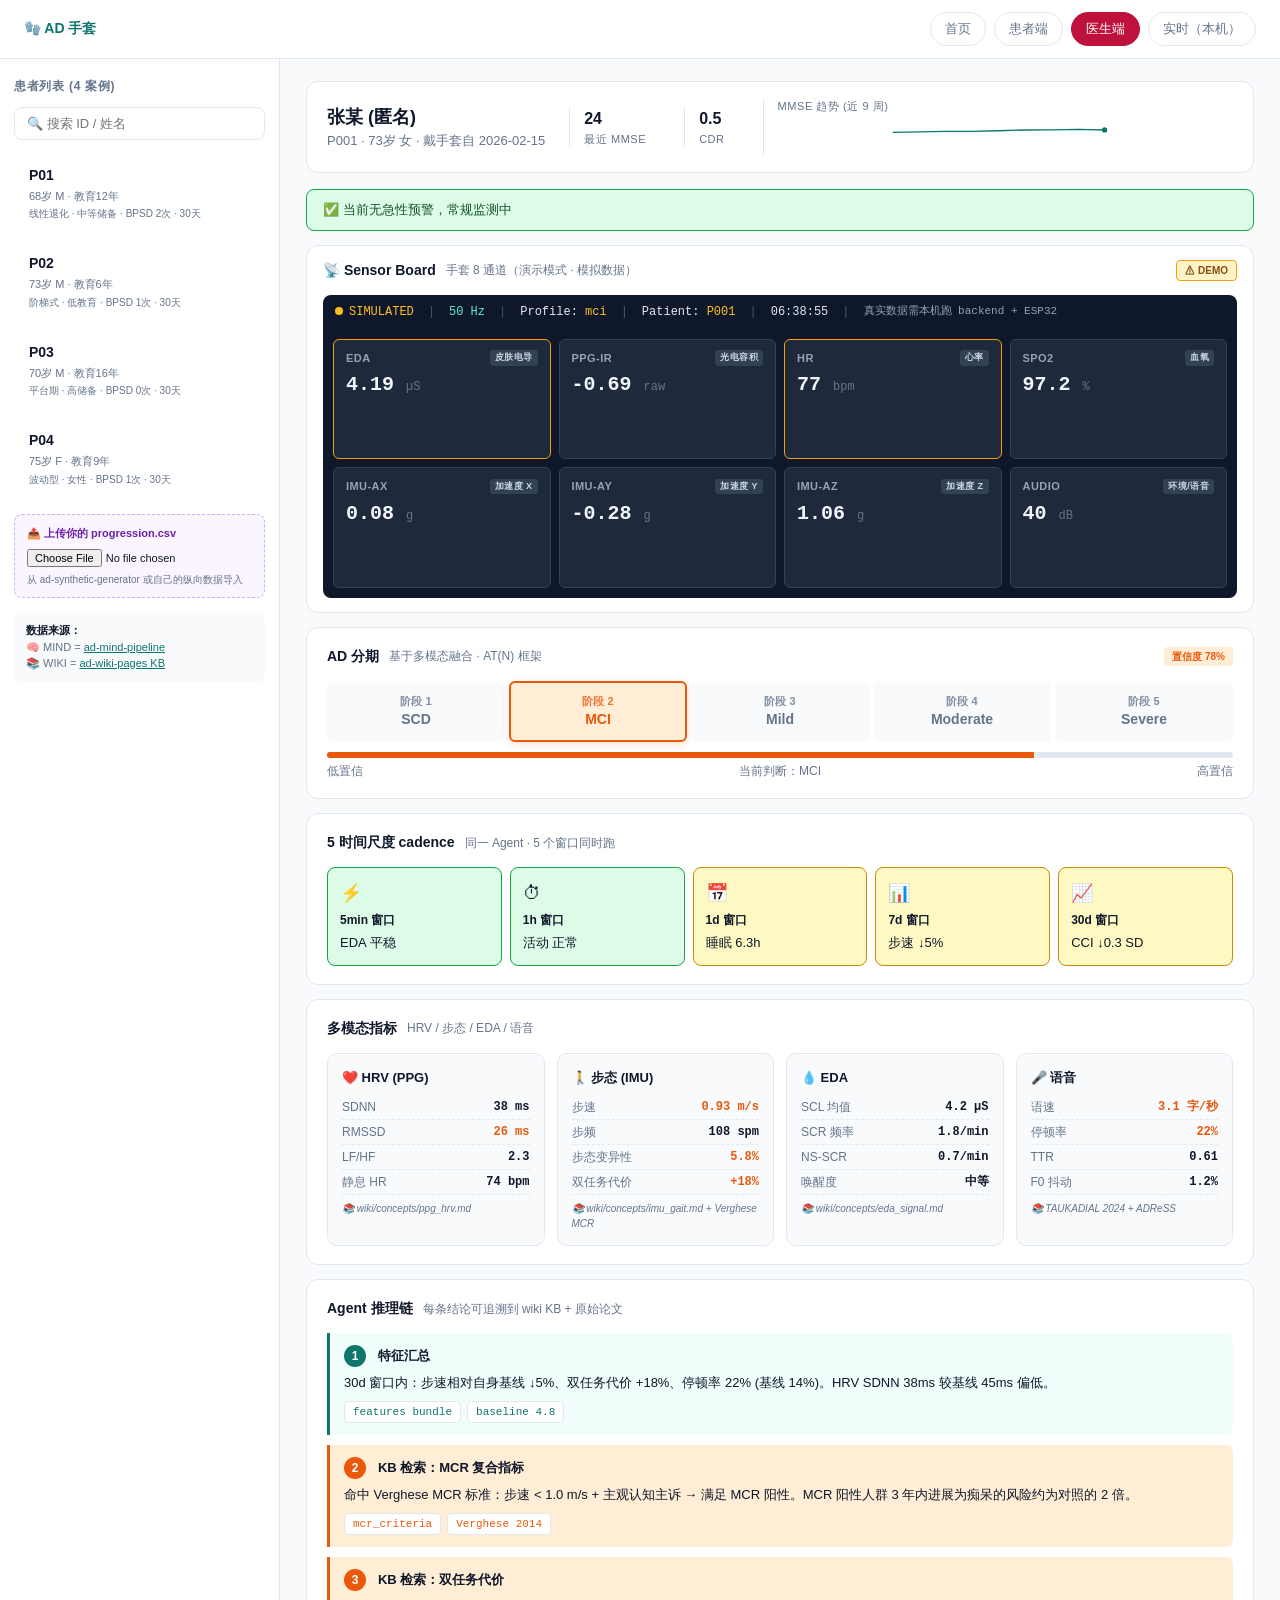
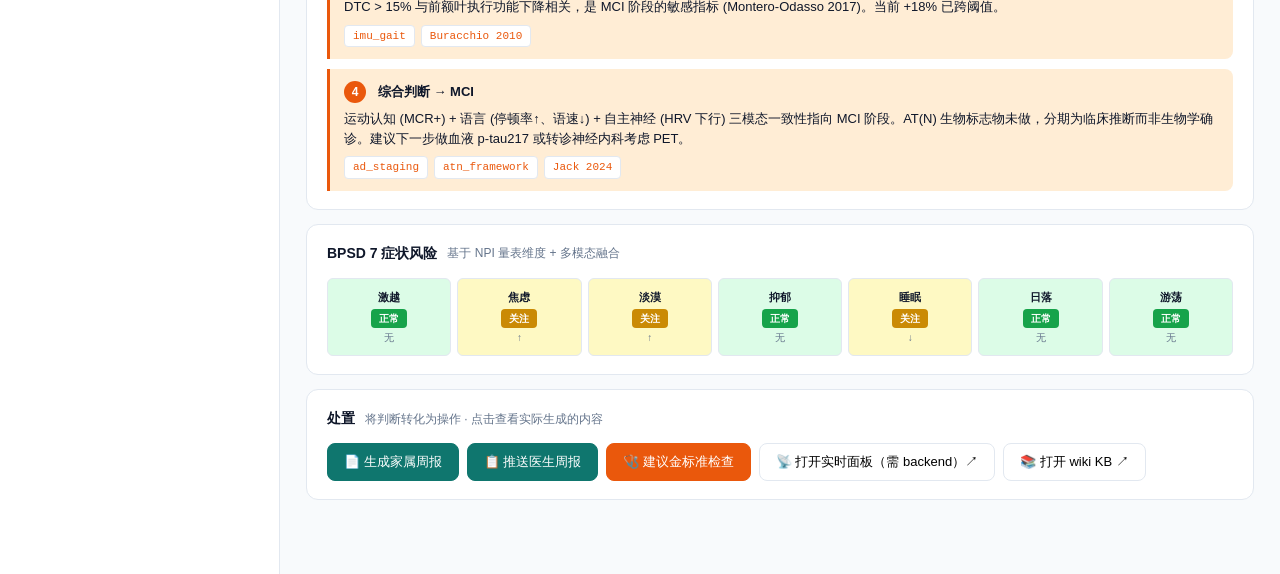
==== commit 3161970b: "Sync: 3 cadence reports + realtime board per patient + upload report" ====
--- a/doctor.html
+++ b/doctor.html
@@ -509,7 +509,7 @@
 
   <!-- ===== 左侧：患者列表 ===== -->
   <aside class="sidebar">
-    <h3>患者列表 (3)</h3>
+    <h3>患者列表 (4 案例)</h3>
     <input class="search" placeholder="🔍 搜索 ID / 姓名" />
 
     <div id="patientList"></div>
@@ -810,23 +810,33 @@
 // ===== MIND 真实数据源 =====
 const MIND_BASE = "https://raw.githubusercontent.com/Jewelina95/ad-mind-pipeline/main/data_v2";
 const MIND_PATIENTS_META = {
-  "P01": { age: 68, sex: "M", edu: 12, pattern: "linear",      bpsd: 2 },
-  "P02": { age: 73, sex: "M", edu: 6,  pattern: "stepwise",    bpsd: 1 },
-  "P03": { age: 70, sex: "M", edu: 16, pattern: "plateau",     bpsd: 0 },
-  "P04": { age: 75, sex: "F", edu: 9,  pattern: "fluctuation", bpsd: 1 },
-  "P05": { age: 72, sex: "M", edu: 12, pattern: "acute_event", bpsd: 0 }
+  "P01": { age: 68, sex: "M", edu: 12, pattern: "linear",      bpsd: 2, label: "线性退化 · 中等储备" },
+  "P02": { age: 73, sex: "M", edu: 6,  pattern: "stepwise",    bpsd: 1, label: "阶梯式 · 低教育" },
+  "P03": { age: 70, sex: "M", edu: 16, pattern: "plateau",     bpsd: 0, label: "平台期 · 高储备" },
+  "P04": { age: 75, sex: "F", edu: 9,  pattern: "fluctuation", bpsd: 1, label: "波动型 · 女性" }
 };
 const mindCache = {};
+async function fetchJsonl(url) {
+  try {
+    const r = await fetch(url);
+    if (!r.ok) return [];
+    const txt = await r.text();
+    return txt.trim().split('\n').filter(Boolean).map(l => JSON.parse(l));
+  } catch (e) { return []; }
+}
 async function fetchMindPatient(id) {
   if (mindCache[id]) return mindCache[id];
-  const [persona, dashboard, clinical, physio, behavior] = await Promise.all([
+  const [persona, dashboard, clinical, physio, behavior, bpsd, ema, notes] = await Promise.all([
     fetch(`${MIND_BASE}/${id}/persona.json`).then(r => r.json()),
     fetch(`${MIND_BASE}/${id}/dashboard.json`).then(r => r.json()),
     fetch(`${MIND_BASE}/${id}/insights_clinical.json`).then(r => r.json()),
     fetch(`${MIND_BASE}/${id}/insights_physio.json`).then(r => r.json()),
-    fetch(`${MIND_BASE}/${id}/insights_behavior.json`).then(r => r.json())
+    fetch(`${MIND_BASE}/${id}/insights_behavior.json`).then(r => r.json()),
+    fetchJsonl(`${MIND_BASE}/${id}/bpsd_events.jsonl`),
+    fetchJsonl(`${MIND_BASE}/${id}/ema.jsonl`),
+    fetchJsonl(`${MIND_BASE}/${id}/notes.jsonl`)
   ]);
-  mindCache[id] = { persona, dashboard, clinical, physio, behavior };
+  mindCache[id] = { persona, dashboard, clinical, physio, behavior, bpsd, ema, notes };
   return mindCache[id];
 }
 
@@ -858,43 +868,21 @@
 }
 
 // ===== 当前视图状态 =====
-let currentMindView = 'mind';   // 'mind' | 'wiki'
+let currentMindView = 'wiki';   // 'mind' | 'wiki' — 默认 WIKI
 let currentMindId = null;
 let customPatient = null;
 
 // ===== 渲染患者列表 =====
 function renderPatientList() {
   const list = document.getElementById('patientList');
-  const mockHtml = Object.values(PATIENTS).map(p => {
-    const stageClass =
-      p.stageIdx === -1 ? 'stage-scd' :
-      p.stageIdx === 1  ? 'stage-mci' :
-      p.stageIdx === 2  ? 'stage-mild' :
-      p.stageIdx === 3  ? 'stage-mod' :
-      p.stageIdx === 4  ? 'stage-sev' : 'stage-scd';
-    return `
-      <div class="patient-card" data-id="${p.id}" onclick="selectPatient('${p.id}')">
-        <div class="name">${p.name}${p.alert ? '<span class="alert-dot"></span>' : ''}</div>
-        <div class="meta">${p.id} · ${p.age}岁 ${p.sex} · MMSE ${p.lastMMSE}</div>
-        <span class="stage ${stageClass}">${p.stage}</span>
-      </div>
-    `;
-  }).join('');
-
-  const mindHtml = Object.entries(MIND_PATIENTS_META).map(([id, m]) => `
+  const html = Object.entries(MIND_PATIENTS_META).map(([id, m]) => `
     <div class="patient-card" data-id="${id}" onclick="selectMindPatient('${id}')">
-      <div class="name">${id} <span style="font-size:9px;color:#7c3aed;background:#f5f3ff;padding:1px 5px;border-radius:3px;font-weight:600">MIND</span></div>
-      <div class="meta">${m.age}岁 ${m.sex} · 教育${m.edu}年 · ${m.pattern}</div>
-      <div style="font-size:10px;color:var(--muted);margin-top:2px">BPSD ${m.bpsd}次 · 30天纵向</div>
+      <div class="name">${id}</div>
+      <div class="meta">${m.age}岁 ${m.sex} · 教育${m.edu}年</div>
+      <div style="font-size:10px;color:var(--muted);margin-top:2px">${m.label} · BPSD ${m.bpsd}次 · 30天</div>
     </div>
   `).join('');
-
-  list.innerHTML = `
-    <div style="font-size:11px;color:#7c3aed;margin:6px 0 6px;font-weight:600">🧠 MIND Pipeline · 真实合成数据 (5)</div>
-    ${mindHtml}
-    <div style="font-size:11px;color:var(--teal);margin:14px 0 6px;font-weight:600">📚 WIKI KB Demo · Mock (3)</div>
-    ${mockHtml}
-  `;
+  list.innerHTML = html;
 }
 
 // ===== 选 MIND 真实患者 =====
@@ -926,6 +914,273 @@
   } else {
     renderMindView(id, data);
   }
+  // 渲染完后启动 sensor 流（按 alert 等级选 profile）
+  const alert = data.dashboard.alert_level;
+  const profile = alert === 'red' ? 'alert' : alert === 'yellow' ? 'mci' : 'healthy';
+  startSensorBoard(profile);
+}
+
+// ===== 3 cadence 报告 (1h / 7d / 30d) - 两个视角共用入口、不同内容 =====
+function renderCadenceRow(id, data) {
+  const c = data.clinical;
+  const bpsd = data.bpsd || [];
+  const ema = data.ema || [];
+  const lastEma = ema.length ? ema[ema.length - 1] : null;
+  const day30Alert = data.dashboard.alert_level;
+
+  // 每个 cadence 的预览文字
+  const cads = [
+    {
+      k: '1h', ic: '⏱', label: '小时报告 · Hourly',
+      summary: lastEma ? `mood ${lastEma.mood ?? '-'} · anxiety ${lastEma.anxiety ?? '-'} · sleep ${lastEma.sleep ?? '-'}` : '待采集 EMA',
+      level: lastEma && (lastEma.mood < 4 || lastEma.anxiety > 6) ? 'warn' : 'ok'
+    },
+    {
+      k: '7d', ic: '📊', label: '周报 · Weekly',
+      summary: bpsd.length > 0 ? `本周末 ${bpsd.slice(-1)[0].type || 'BPSD'} · ${c.intervention_priority?.length || 0} 项干预` : '稳定',
+      level: bpsd.length > 1 ? 'warn' : 'ok'
+    },
+    {
+      k: '30d', ic: '📈', label: '月报 · Monthly',
+      summary: `${c.stage_inclination} · 置信 ${(c.stage_confidence*100).toFixed(0)}%`,
+      level: day30Alert === 'red' ? 'alert' : day30Alert === 'yellow' ? 'warn' : 'ok'
+    }
+  ];
+
+  const frameworkLabel = currentMindView === 'wiki' ? '📚 WIKI 风' : '🧠 MIND 风';
+  const frameworkColor = currentMindView === 'wiki' ? 'var(--teal)' : '#7c3aed';
+
+  return `
+    <div class="section">
+      <h2>📋 ${frameworkLabel} 三层报告 <span class="desc">同一份数据 · 3 个时间尺度的不同结构化汇报 · 点击展开完整内容</span></h2>
+      <div style="display:grid;grid-template-columns:1fr 1fr 1fr;gap:10px">
+        ${cads.map(cd => `
+          <div class="cad ${cd.level}" onclick="openMindCadenceReport('${id}','${cd.k}')" style="text-align:left;padding:14px;border-width:2px">
+            <div style="display:flex;justify-content:space-between;align-items:center;margin-bottom:6px">
+              <span style="font-size:13px;font-weight:700;color:${frameworkColor}">${cd.ic} ${cd.label}</span>
+              <span style="font-size:10px;background:${cd.level==='alert'?'#fee2e2':cd.level==='warn'?'#fef3c7':'#dcfce7'};color:${cd.level==='alert'?'#7f1d1d':cd.level==='warn'?'#713f12':'#14532d'};padding:1px 6px;border-radius:3px">${cd.level==='alert'?'急':cd.level==='warn'?'关注':'OK'}</span>
+            </div>
+            <div style="font-size:11px;color:var(--muted);line-height:1.5">${cd.summary}</div>
+            <div style="font-size:10px;color:${frameworkColor};margin-top:8px;font-weight:600">→ 查看完整报告</div>
+          </div>
+        `).join('')}
+      </div>
+    </div>
+  `;
+}
+
+// 实时传感器板（DEMO）— 永远显示
+function renderRealtimeBoard(id) {
+  return `
+    <div class="section" style="padding:14px 16px">
+      <h2>📡 实时传感器板 <span class="desc">8 通道 · 滚动波形 · ${id ? `Patient ${id}` : ''}</span>
+        <span class="badge" style="background:#fef3c7;color:#854d0e;margin-left:auto;border:1px solid #f59e0b">⚠ DEMO</span>
+      </h2>
+      <div class="sensor-board-head">
+        <span style="color:#fbbf24"><span class="sb-dot" style="background:#fbbf24"></span>SIMULATED</span>
+        <span class="sep">|</span>
+        <span class="sr">50 Hz</span>
+        <span class="sep">|</span>
+        <span>Patient: <span class="pid">${id || '-'}</span></span>
+        <span class="sep">|</span>
+        <span id="sbClock">${new Date().toTimeString().slice(0,8)}</span>
+        <span class="sep">|</span>
+        <span style="color:#94a3b8;font-size:11px">真实数据需本机 backend + ESP32 (<a href="index.html" style="color:#fbbf24">查看说明</a>)</span>
+      </div>
+      <div class="channel-grid" id="channelGrid">
+        ${CHANNELS.map(c => `
+          <div class="ch-card" data-ch="${c.id}">
+            <div class="ch-name">
+              <span>${c.id}</span>
+              <span class="ch-tag">${c.short}</span>
+            </div>
+            <div class="ch-val" id="val-${c.id}">— <small>${c.unit}</small></div>
+            <svg class="ch-wave" viewBox="0 0 240 36" preserveAspectRatio="none">
+              <path id="wave-${c.id}" d="" />
+            </svg>
+          </div>
+        `).join('')}
+      </div>
+    </div>
+  `;
+}
+
+// ===== 5 cadence 报告生成器（双视角差异化） =====
+function openMindCadenceReport(id, cadence) {
+  const data = mindCache[id];
+  if (!data) return;
+  const meta = MIND_PATIENTS_META[id];
+  const c = data.clinical;
+  const ph = data.physio;
+  const bh = data.behavior;
+  const d = data.dashboard;
+  const bpsd = data.bpsd || [];
+  const ema = data.ema || [];
+  const notes = data.notes || [];
+
+  const titleMap = { '5min':'⚡ 5 分钟实时报告', '1h':'⏱ 1 小时报告', '1d':'📅 日报', '7d':'📊 周报', '30d':'📈 月报' };
+  let title = titleMap[cadence] + ` · ${id}` + (currentMindView==='wiki' ? ' · 📚 WIKI 风' : ' · 🧠 MIND 风');
+  let html = '';
+
+  // 通用辅助
+  const lastEma = ema.length ? ema[ema.length-1] : null;
+  const lastDayBpsd = bpsd.filter(e => e.day >= meta.bpsd === 0 ? 28 : (bpsd.length ? bpsd[bpsd.length-1].day - 1 : 28));
+
+  if (currentMindView === 'wiki') {
+    // ============ WIKI 风 ============
+    if (cadence === '5min') {
+      html = `
+        <h3>当前窗口</h3>
+        <p>过去 5 分钟内 EDA / HR / IMU 实时检查。</p>
+        <h3>触发规则（来自 wiki KB）</h3>
+        <ul>
+          <li>EDA + HR 同时上升 → 可能 BPSD 激越前兆 (<a href="${WIKI_BASE_URL}/bpsd_agitation.md" target="_blank">bpsd_agitation ↗</a>)</li>
+          <li>HR > 基线 +30% 持续 60s → 警报</li>
+          <li>IMU 高加速度 → <a href="${WIKI_BASE_URL}/imu_gait.md" target="_blank">跌倒检测</a></li>
+        </ul>
+        <h3>本患者状态</h3>
+        <p>${bpsd.length > 0 ? `本月共 ${bpsd.length} 次 BPSD 事件 · 最近一次：Day ${bpsd[bpsd.length-1].day} ${bpsd[bpsd.length-1].type || ''} (${bpsd[bpsd.length-1].duration_min || '?'} 分钟)` : '过去 30 天无急性 BPSD 事件'}</p>
+        <div class="cite-row">📚 KB 来源：<a href="${WIKI_BASE_URL}/bpsd.md" target="_blank">wiki/concepts/bpsd.md</a></div>
+      `;
+    } else if (cadence === '1h') {
+      html = `
+        <h3>本小时关注指标（wiki 框架）</h3>
+        <table>
+          <tr><th>指标</th><th>当前</th><th>解读</th></tr>
+          <tr><td>EMA mood</td><td><code>${lastEma?.mood ?? '-'}/10</code></td><td>${lastEma?.mood < 4 ? '低 → 抑郁风险' : '正常'}</td></tr>
+          <tr><td>EMA anxiety</td><td><code>${lastEma?.anxiety ?? '-'}/10</code></td><td>${lastEma?.anxiety > 5 ? '高 → BPSD 焦虑' : '正常'}</td></tr>
+          <tr><td>EMA sleep</td><td><code>${lastEma?.sleep ?? '-'}/10</code></td><td>${lastEma?.sleep < 5 ? '差 → 睡眠紊乱' : '正常'}</td></tr>
+        </table>
+        <h3>wiki KB 短时窗规则</h3>
+        <ul>
+          <li>HRV 持续 < 自身基线 -1SD → <a href="${WIKI_BASE_URL}/ppg_hrv.md" target="_blank">自主神经激活</a></li>
+          <li>持续静坐 > 90 分钟 → 久坐提醒</li>
+        </ul>
+      `;
+    } else if (cadence === '1d') {
+      html = `
+        <h3>今日（最近一天）观察</h3>
+        <ul>
+          <li>EMA 提交：${ema.length > 0 ? `${ema.length} 次` : '无'}</li>
+          <li>BPSD 事件：${bpsd.length > 0 ? bpsd.map(e => `Day ${e.day} ${e.type || '事件'}`).slice(-3).join('、') : '无'}</li>
+          <li>临床 notes：${notes.length}</li>
+        </ul>
+        <h3>wiki 日窗规则</h3>
+        <ul>
+          <li>睡眠 < 5h 或睡眠效率 < 80% → 标记 (<a href="${WIKI_BASE_URL}/bpsd_sleep_disorder.md" target="_blank">bpsd_sleep ↗</a>)</li>
+          <li>日落时段 EDA 异常模式 → 标记 (<a href="${WIKI_BASE_URL}/bpsd_sundowning.md" target="_blank">bpsd_sundowning ↗</a>)</li>
+        </ul>
+      `;
+    } else if (cadence === '7d') {
+      html = `
+        <h3>本周关键变化（来自 PhysioAgent + BehaviorAgent insights）</h3>
+        <ul>
+          ${ph.insights.slice(0,3).map(i => {
+            const klinks = (i.supporting_knowledge||[]).map(k => kbToWiki(k)).filter(w=>w.url).map(w => `<a href="${w.url}" target="_blank">${w.label}</a>`).join(' ');
+            return `<li>${i.observation}${klinks ? ' · ' + klinks : ''}</li>`;
+          }).join('')}
+        </ul>
+        <h3>wiki 周窗规则</h3>
+        <ul>
+          <li>步速周降 > 5% → 标记 (<a href="${WIKI_BASE_URL}/imu_gait.md" target="_blank">imu_gait ↗</a>)</li>
+          <li>BPSD 事件 > 3/周 → 升级关注</li>
+        </ul>
+        <h3>给家属的话（本周一句话）</h3>
+        <p style="background:var(--bg);padding:10px;border-radius:6px">${d.summary_today}</p>
+      `;
+    } else if (cadence === '30d') {
+      html = `
+        <h3>📈 月报 · 阶段判断</h3>
+        <div class="kv">
+          <span class="k">综合分期</span><span><code>${c.stage_inclination}</code></span>
+          <span class="k">置信度</span><span>${(c.stage_confidence*100).toFixed(0)}%</span>
+          <span class="k">建议金标准</span><span>${c.gold_standard_referral === 'yes' ? '✓ 是' : '观察'}</span>
+        </div>
+        <h3>wiki 月窗规则</h3>
+        <ul>
+          <li>CCI 偏离基线 > 2SD → SCD→MCI 拐点候选 (<a href="${WIKI_BASE_URL}/ad_staging.md" target="_blank">ad_staging ↗</a>)</li>
+          <li>步态 + 语言 + HRV 三指标一致下行 → 进展预警</li>
+          <li>建议 PET / 血液 p-tau217 (<a href="${WIKI_BASE_URL}/atn_framework.md" target="_blank">AT(N) 框架 ↗</a>)</li>
+        </ul>
+        <h3>本月 PhysioAgent 关键发现</h3>
+        <ul>
+          ${ph.insights.map(i => `<li>${i.observation} <span style="color:var(--muted);font-size:11px">(conf ${(i.confidence*100).toFixed(0)}%)</span></li>`).join('')}
+        </ul>
+        <h3>本月 BehaviorAgent 关键发现</h3>
+        <ul>
+          ${bh.insights.map(i => `<li>${i.observation} <span style="color:var(--muted);font-size:11px">(conf ${(i.confidence*100).toFixed(0)}%)</span></li>`).join('')}
+        </ul>
+      `;
+    }
+  } else {
+    // ============ MIND 风 ============
+    if (cadence === '5min') {
+      html = `
+        <h3>实时事件检测</h3>
+        <p>本患者过去 30 天 BPSD 事件流：</p>
+        ${bpsd.length === 0 ? '<p style="color:var(--muted)">无 BPSD 事件记录</p>' : `
+          <table>
+            <tr><th>Day</th><th>类型</th><th>时长 (min)</th><th>触发情境</th></tr>
+            ${bpsd.map(e => `<tr><td>${e.day}</td><td>${e.type || '-'}</td><td>${e.duration_min || '-'}</td><td>${e.context || e.trigger || '-'}</td></tr>`).join('')}
+          </table>
+        `}
+        <div class="cite-row">📂 来源：<a href="https://github.com/Jewelina95/ad-mind-pipeline/blob/main/data_v2/${id}/bpsd_events.jsonl" target="_blank">bpsd_events.jsonl ↗</a></div>
+      `;
+    } else if (cadence === '1h') {
+      html = `
+        <h3>EMA 时间序列（最近 5 条）</h3>
+        ${ema.length === 0 ? '<p>无 EMA</p>' : `
+          <table>
+            <tr><th>Day</th><th>Mood</th><th>Anxiety</th><th>Sleep</th><th>Energy</th></tr>
+            ${ema.slice(-5).map(e => `<tr><td>${e.day || '-'}</td><td>${e.mood ?? '-'}</td><td>${e.anxiety ?? '-'}</td><td>${e.sleep ?? '-'}</td><td>${e.energy ?? '-'}</td></tr>`).join('')}
+          </table>
+        `}
+        <div class="cite-row">📂 <a href="https://github.com/Jewelina95/ad-mind-pipeline/blob/main/data_v2/${id}/ema.jsonl" target="_blank">ema.jsonl ↗</a></div>
+      `;
+    } else if (cadence === '1d') {
+      const lastNote = notes[notes.length - 1];
+      html = `
+        <h3>临床 Notes（最近）</h3>
+        ${lastNote ? `<pre>${JSON.stringify(lastNote, null, 2)}</pre>` : '<p>无</p>'}
+        <h3>BPSD 当日</h3>
+        <p>${bpsd.length > 0 ? bpsd.slice(-2).map(e => `Day ${e.day} · ${e.type || '事件'} · ${e.duration_min || '?'} 分钟`).join('；') : '无'}</p>
+      `;
+    } else if (cadence === '7d') {
+      html = `
+        <h3>BehaviorAgent 本周 insights</h3>
+        ${bh.insights.map(i => `
+          <div style="padding:10px;border-left:3px solid var(--purple);background:var(--purple-bg);margin-bottom:6px;border-radius:0 6px 6px 0">
+            <strong>${i.observation}</strong>
+            <div style="font-size:12px;color:var(--muted);margin-top:4px">${i.clinical_implication}</div>
+            <div style="font-size:11px;margin-top:4px">conf <code>${(i.confidence*100).toFixed(0)}%</code> · domain <code>${i.domain}</code></div>
+          </div>
+        `).join('')}
+        <div class="cite-row">📂 <a href="https://github.com/Jewelina95/ad-mind-pipeline/blob/main/data_v2/${id}/insights_behavior.json" target="_blank">insights_behavior.json ↗</a></div>
+      `;
+    } else if (cadence === '30d') {
+      html = `
+        <h3>📈 Narrator 月度 Dashboard</h3>
+        <div class="kv">
+          <span class="k">Alert</span><span><span class="badge-inline ${d.alert_level==='red'?'b-bad':d.alert_level==='yellow'?'b-warn':'b-ok'}">${d.alert_level.toUpperCase()}</span></span>
+          <span class="k">Summary</span><span>${d.summary_today}</span>
+        </div>
+        <h3>Patient Data Insights (4 张卡)</h3>
+        ${d.patient_data_insights.map((ins, i) => `
+          <div style="padding:10px;background:var(--bg);border-radius:6px;margin-bottom:6px">
+            <strong>${i+1}. ${ins.card_title}</strong>
+            <div style="font-size:12px;margin-top:4px">${ins.card_md.replace(/\*\*([^*]+)\*\*/g,'<strong>$1</strong>').replace(/\n/g,'<br>')}</div>
+          </div>
+        `).join('')}
+        <h3>Differential</h3>
+        <ul>${d.differential_concern.map(x => `<li>${x}</li>`).join('')}</ul>
+        <h3>ClinicalAgent 转诊判断</h3>
+        <p>${c.referral_rationale}</p>
+        <div class="cite-row">📂 <a href="https://github.com/Jewelina95/ad-mind-pipeline/blob/main/data_v2/${id}/dashboard.json" target="_blank">dashboard.json ↗</a></div>
+      `;
+    }
+  }
+
+  openModal(title, html);
 }
 
 // 顶部框架对比 tab
@@ -972,6 +1227,10 @@
     <div class="${alertBgClass}">
       ${alertEmoji} <strong>${alertColor.toUpperCase()}</strong> · ${d.summary_today}
     </div>
+
+    ${renderCadenceRow(id, data)}
+
+    ${renderRealtimeBoard(id)}
 
     <div class="section">
       <h2>📋 病史 / 上次评估</h2>
@@ -1134,6 +1393,10 @@
     <div class="alert-banner ${d.alert_level==='red'?'':'warn'}">
       📚 按 ad-wiki-pages 框架解读 · 同一份原始数据 (physio + behavior insights) · 不同的临床知识体系
     </div>
+
+    ${renderCadenceRow(id, data)}
+
+    ${renderRealtimeBoard(id)}
 
     <div class="section">
       <h2>AD 分期 <span class="desc">基于 wiki concepts/ad_staging + AT(N) 框架</span>
@@ -1291,6 +1554,27 @@
     </div>
 
     <div class="section">
+      <h2>📋 自动生成的 3 层报告 <span class="desc">基于 CSV 数据 · WIKI 框架</span></h2>
+      <div style="display:grid;grid-template-columns:1fr 1fr 1fr;gap:10px">
+        <div class="cad ok" onclick="openCustomCadenceReport('1h')" style="text-align:left;padding:14px;border-width:2px">
+          <div style="font-size:13px;font-weight:700;color:var(--teal)">⏱ 小时报告 · Hourly</div>
+          <div style="font-size:11px;color:var(--muted);margin-top:6px">最后一行（最近时间点）的所有指标快照</div>
+          <div style="font-size:10px;color:var(--teal);margin-top:8px;font-weight:600">→ 查看完整报告</div>
+        </div>
+        <div class="cad warn" onclick="openCustomCadenceReport('7d')" style="text-align:left;padding:14px;border-width:2px">
+          <div style="font-size:13px;font-weight:700;color:var(--teal)">📊 周报 · Weekly</div>
+          <div style="font-size:11px;color:var(--muted);margin-top:6px">最近 7 行的趋势 + 周变化率</div>
+          <div style="font-size:10px;color:var(--teal);margin-top:8px;font-weight:600">→ 查看完整报告</div>
+        </div>
+        <div class="cad warn" onclick="openCustomCadenceReport('30d')" style="text-align:left;padding:14px;border-width:2px">
+          <div style="font-size:13px;font-weight:700;color:var(--teal)">📈 月报 · Monthly</div>
+          <div style="font-size:11px;color:var(--muted);margin-top:6px">全周期趋势 + wiki KB 阈值判断 + 综合分期</div>
+          <div style="font-size:10px;color:var(--teal);margin-top:8px;font-weight:600">→ 查看完整报告</div>
+        </div>
+      </div>
+    </div>
+
+    <div class="section">
       <h2>📊 关键指标变化（首日 vs 末日）</h2>
       ${rowsHtml ? `<table style="width:100%;font-size:13px;border-collapse:collapse">
         <thead><tr style="background:var(--bg)">
@@ -1331,27 +1615,101 @@
 }
 
 function openCustomReportModal() {
+  openCustomCadenceReport('30d');
+}
+
+// 上传 CSV 的 3 cadence 报告（小时/周/月）
+function openCustomCadenceReport(cadence) {
   if (!customPatient) return;
   const cp = customPatient;
-  const last = cp.rows[cp.rows.length - 1];
-  const first = cp.rows[0];
-  openModal(`📄 自定义数据简报 · ${cp.name}`, `
-    <h3>数据概况</h3>
-    <div class="kv">
-      <span class="k">文件</span><span>${cp.name}</span>
-      <span class="k">时间点</span><span>${cp.rows.length}</span>
-      <span class="k">字段数</span><span>${cp.header.length}</span>
-    </div>
-    <h3>首日</h3>
-    <pre>${JSON.stringify(first, null, 2)}</pre>
-    <h3>末日</h3>
-    <pre>${JSON.stringify(last, null, 2)}</pre>
-    <h3>下一步</h3>
-    <ul>
-      <li>把这个 CSV 通过 <a href="https://github.com/Jewelina95/ad-mind-pipeline" target="_blank">ad-mind-pipeline</a> 跑一遍获得 Agent insights + Narrator dashboard</li>
-      <li>或对照 <a href="https://jewelina95.github.io/ad-wiki-pages/" target="_blank">ad-wiki KB</a> 的临床阈值人工分析</li>
-    </ul>
-  `);
+  const rows = cp.rows;
+  function pickCol(names) { for (const n of names) if (n in rows[0]) return n; return null; }
+  const colGait = pickCol(['gait_speed','gait_speed_normal','step_speed','speed']);
+  const colMmse = pickCol(['mmse','mmse_score','MMSE']);
+  const colMood = pickCol(['mood','ema_mood','mood_score']);
+  const colHrv  = pickCol(['hrv_sdnn','hrv','sdnn','SDNN']);
+  const last = rows[rows.length - 1], first = rows[0];
+  let title, html;
+
+  if (cadence === '1h') {
+    title = `⏱ 小时报告 · ${cp.name}`;
+    const wikiHits = [];
+    if (colGait && parseFloat(last[colGait]) < 1.0) wikiHits.push(`步速 ${parseFloat(last[colGait]).toFixed(2)} m/s < 1.0 → MCR 可疑 (<a href="${WIKI_BASE_URL}/mcr_criteria.md" target="_blank">mcr_criteria ↗</a>)`);
+    if (colMood && parseFloat(last[colMood]) < 4) wikiHits.push(`mood ${last[colMood]}/10 < 4 → 抑郁风险 (<a href="${WIKI_BASE_URL}/bpsd_depression.md" target="_blank">bpsd_depression ↗</a>)`);
+    if (colHrv && parseFloat(last[colHrv]) < 35) wikiHits.push(`HRV SDNN ${last[colHrv]} ms < 35 → 自主神经异常 (<a href="${WIKI_BASE_URL}/ppg_hrv.md" target="_blank">ppg_hrv ↗</a>)`);
+    html = `
+      <h3>最近时间点快照</h3>
+      <table><tr><th>字段</th><th>值</th></tr>
+        ${Object.entries(last).slice(0, 18).map(([k,v]) => `<tr><td>${k}</td><td><code>${v}</code></td></tr>`).join('')}
+      </table>
+      <h3>WIKI KB 实时规则命中</h3>
+      ${wikiHits.length ? `<ul>${wikiHits.map(h => `<li>${h}</li>`).join('')}</ul>` : '<p style="color:var(--muted)">无明显异常命中</p>'}
+    `;
+  } else if (cadence === '7d') {
+    title = `📊 周报 · ${cp.name}`;
+    const week = rows.slice(-7);
+    const trend = (col) => {
+      if (!col || week.length < 2) return null;
+      const a = parseFloat(week[0][col]), b = parseFloat(week[week.length-1][col]);
+      if (isNaN(a) || isNaN(b)) return null;
+      return { col, a, b, delta: b-a, dpct: a ? ((b-a)/Math.abs(a)*100).toFixed(1) : 'n/a' };
+    };
+    const trends = [colGait,colMmse,colMood,colHrv].map(trend).filter(Boolean);
+    html = `
+      <h3>最近 7 天趋势</h3>
+      ${trends.length ? `<table>
+        <tr><th>指标</th><th>7 天前</th><th>本日</th><th>变化</th></tr>
+        ${trends.map(t => `<tr><td>${t.col}</td><td><code>${t.a.toFixed(2)}</code></td><td><code>${t.b.toFixed(2)}</code></td>
+          <td><span class="badge-inline ${Math.abs(t.delta) > Math.abs(t.a)*0.05 ? 'b-warn' : 'b-ok'}">${t.delta>=0?'+':''}${t.delta.toFixed(2)} (${t.dpct}%)</span></td></tr>`).join('')}
+      </table>` : '<p>未识别关键指标</p>'}
+      <h3>WIKI 周窗规则</h3>
+      <ul>
+        <li>步速周降 > 5% → 标记 (<a href="${WIKI_BASE_URL}/imu_gait.md" target="_blank">imu_gait ↗</a>)</li>
+        <li>mood 周降 > 3 分 → BPSD 抑郁加重</li>
+        <li>HRV 周降 > 10% → 自主神经持续退化</li>
+      </ul>
+    `;
+  } else if (cadence === '30d') {
+    title = `📈 月报 · ${cp.name}`;
+    const trend = (col) => {
+      if (!col) return null;
+      const a = parseFloat(first[col]), b = parseFloat(last[col]);
+      if (isNaN(a) || isNaN(b)) return null;
+      return { col, a, b, delta: b-a, dpct: a ? ((b-a)/Math.abs(a)*100).toFixed(1) : 'n/a' };
+    };
+    const trends = [colGait,colMmse,colMood,colHrv].map(trend).filter(Boolean);
+    let stage = 'SCD';
+    if (colGait) { const g = parseFloat(last[colGait]); if (g < 0.8) stage = 'Mild'; else if (g < 1.0) stage = 'MCI'; }
+    if (colMmse) { const m = parseFloat(last[colMmse]); if (m < 18) stage = 'Moderate'; else if (m < 24) stage = 'Mild'; else if (m < 27) stage = 'MCI'; }
+    html = `
+      <h3>📈 ${cp.rows.length} 天全周期 · WIKI 综合判断</h3>
+      <div class="kv">
+        <span class="k">数据点</span><span>${rows.length}</span>
+        <span class="k">推断分期</span><span><span class="badge-inline b-warn">${stage}</span></span>
+      </div>
+      <h3>全周期变化</h3>
+      ${trends.length ? `<table>
+        <tr><th>指标</th><th>首日</th><th>末日</th><th>变化</th><th>wiki 阈值</th></tr>
+        ${trends.map(t => {
+          let thr = '';
+          if (t.col === colGait) thr = `<a href="${WIKI_BASE_URL}/imu_gait.md" target="_blank">< 1.0 m/s ↗</a>`;
+          else if (t.col === colMmse) thr = `<a href="${WIKI_BASE_URL}/ad_staging.md" target="_blank">24/27 切点 ↗</a>`;
+          else if (t.col === colMood) thr = `<a href="${WIKI_BASE_URL}/bpsd_depression.md" target="_blank">< 4 ↗</a>`;
+          else if (t.col === colHrv) thr = `<a href="${WIKI_BASE_URL}/ppg_hrv.md" target="_blank">< 35 ms ↗</a>`;
+          return `<tr><td>${t.col}</td><td><code>${t.a.toFixed(2)}</code></td><td><code>${t.b.toFixed(2)}</code></td>
+            <td><span class="badge-inline ${Math.abs(t.delta) > Math.abs(t.a)*0.1 ? 'b-bad' : Math.abs(t.delta) > Math.abs(t.a)*0.05 ? 'b-warn' : 'b-ok'}">${t.delta>=0?'+':''}${t.delta.toFixed(2)} (${t.dpct}%)</span></td>
+            <td style="font-size:11px">${thr}</td></tr>`;
+        }).join('')}
+      </table>` : '<p>未识别关键指标</p>'}
+      <h3>处置建议（wiki 框架）</h3>
+      <ul>
+        <li>建议下一步：<a href="${WIKI_BASE_URL}/atn_framework.md" target="_blank">血液 p-tau217 + 神经内科 ↗</a></li>
+        <li>纵向重点：步态 / 语音 / HRV 三联</li>
+        <li>对应 MIND pipeline：跑 <a href="https://github.com/Jewelina95/ad-mind-pipeline" target="_blank">ad-mind-pipeline ↗</a> 获得 Agent insights + Narrator</li>
+      </ul>
+    `;
+  }
+  openModal(title, html);
 }
 
 // ===== 渲染主面板 =====
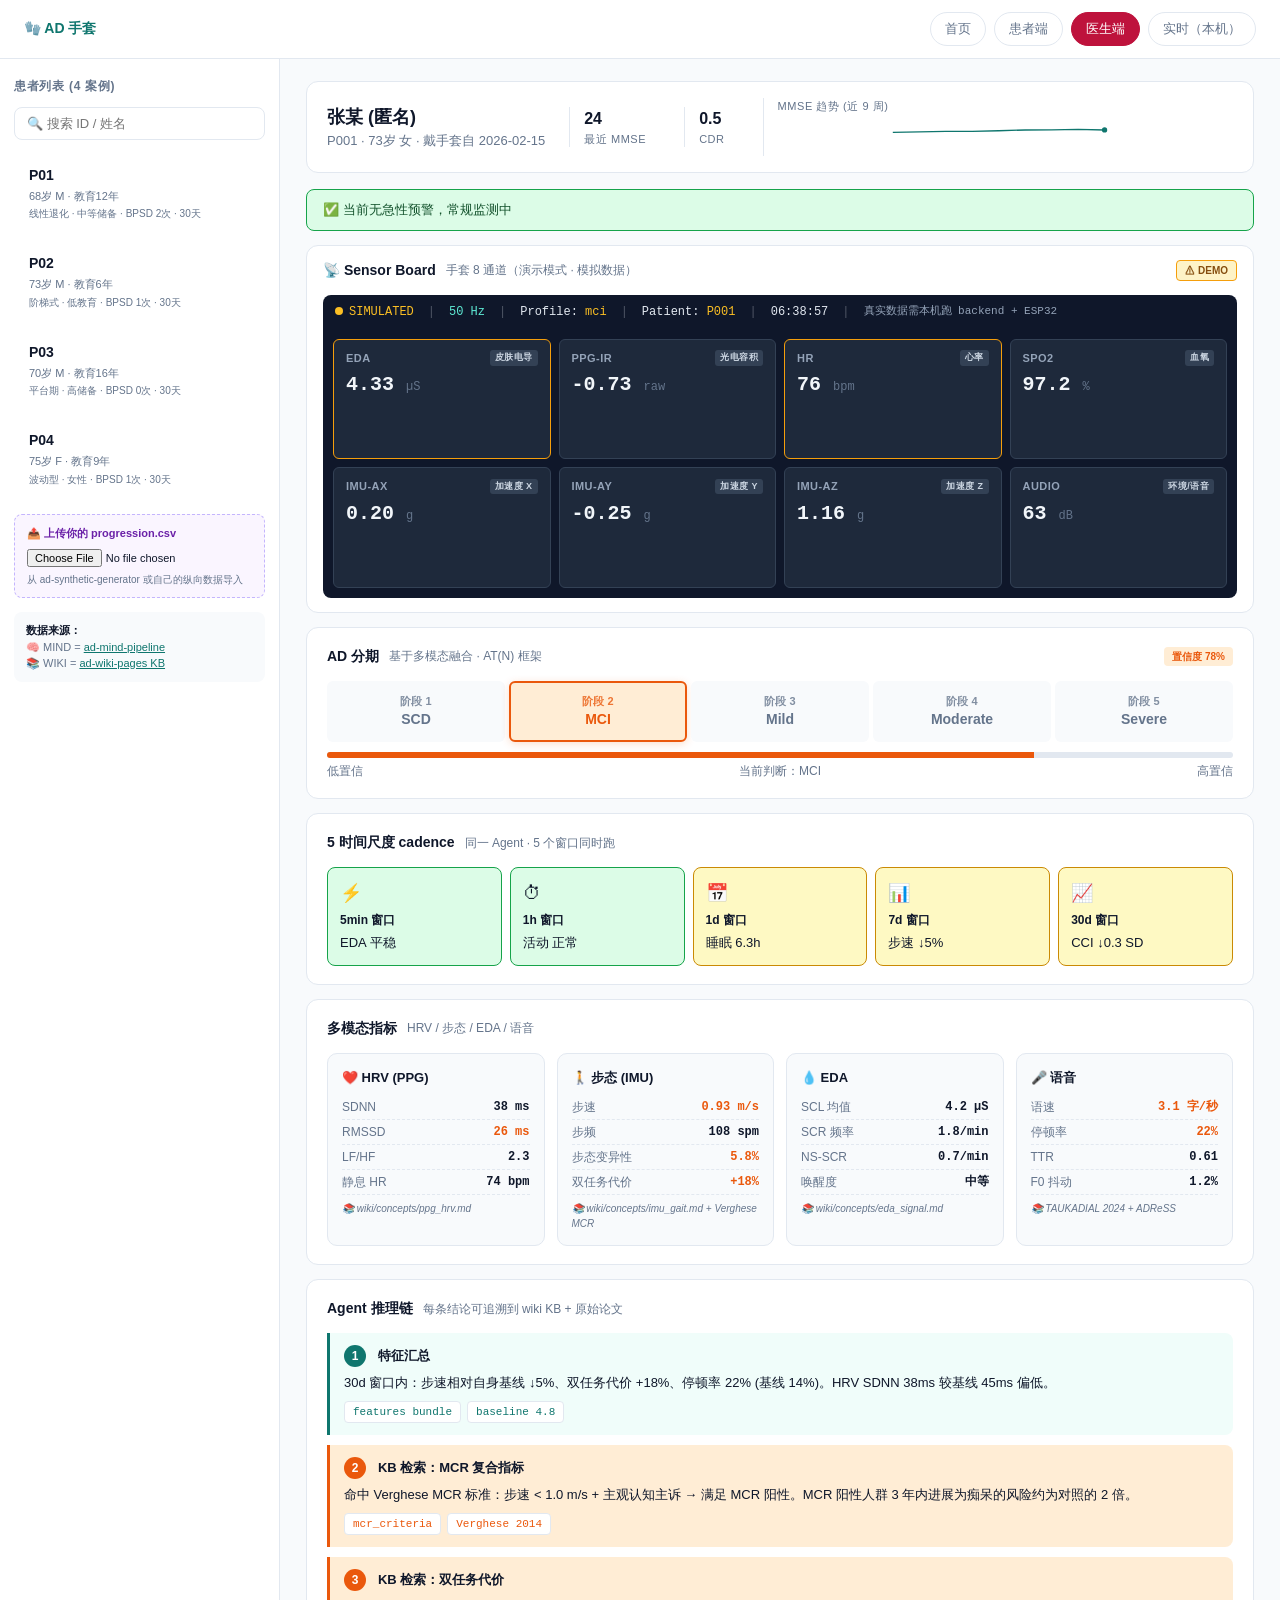
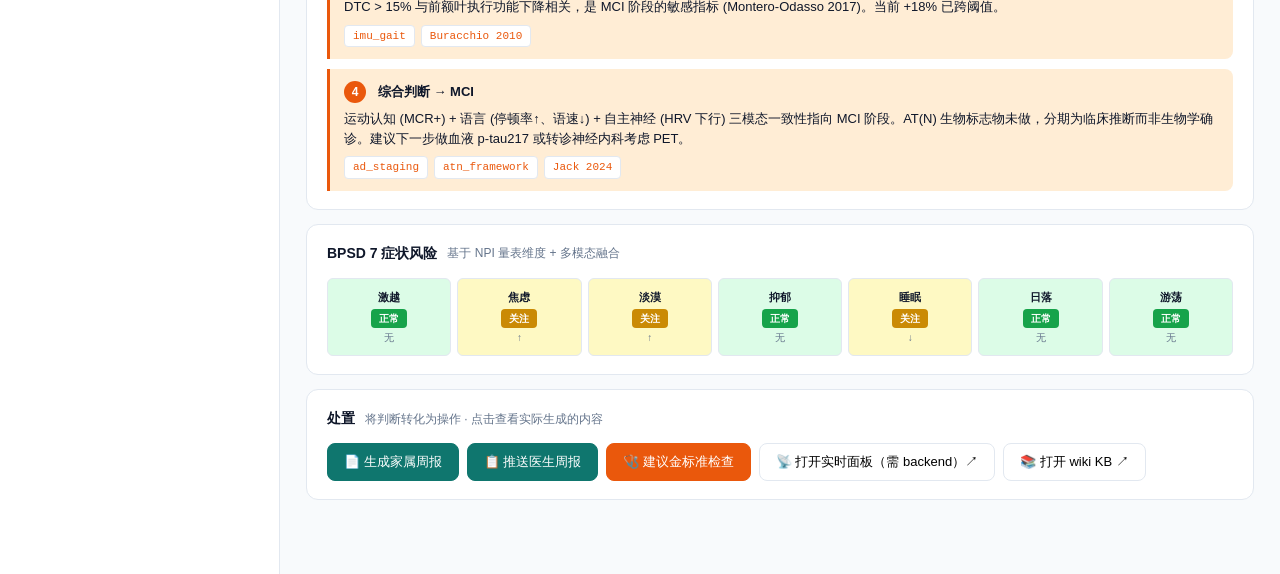
==== commit ab370cda: "Sync: SOAP clinical reports" ====
--- a/doctor.html
+++ b/doctor.html
@@ -390,6 +390,52 @@
 #modal pre {
   background: var(--bg); padding: 12px; border-radius: 6px;
   font-size: 12px; overflow-x: auto;
+  font-family: ui-monospace, monospace;
+}
+
+/* ===== Clinical SOAP letterhead ===== */
+.soap {
+  background: white; padding: 0; font-family: -apple-system, "PingFang SC", sans-serif;
+  line-height: 1.7; color: #1c1917;
+}
+.soap .letterhead {
+  border-bottom: 2px solid var(--text); padding-bottom: 12px; margin-bottom: 16px;
+}
+.soap .letterhead h2 {
+  margin: 0; font-size: 16px; letter-spacing: 0.04em; text-transform: uppercase;
+}
+.soap .letterhead .meta {
+  font-size: 12px; color: var(--muted); margin-top: 6px;
+  font-family: ui-monospace, monospace;
+  display: grid; grid-template-columns: 1fr 1fr; gap: 2px 12px;
+}
+.soap .section-head {
+  font-size: 13px; font-weight: 700; letter-spacing: 0.05em;
+  text-transform: uppercase; margin: 18px 0 6px;
+  border-bottom: 1px solid var(--border); padding-bottom: 4px;
+}
+.soap p { margin: 6px 0; font-size: 13.5px; }
+.soap ul, .soap ol { margin: 6px 0; padding-left: 22px; }
+.soap li { margin: 4px 0; font-size: 13.5px; }
+.soap .objective-block {
+  background: #f8fafc; padding: 10px 14px; border-radius: 4px;
+  font-family: ui-monospace, monospace; font-size: 12.5px;
+  border-left: 3px solid var(--teal); margin: 6px 0;
+}
+.soap .objective-block .ob-row {
+  display: flex; gap: 8px; margin: 3px 0;
+}
+.soap .objective-block .ob-row .lbl { color: var(--muted); min-width: 180px; }
+.soap .objective-block .ob-row .val { color: var(--text); }
+.soap .objective-block .ob-row .interp { color: var(--orange); margin-left: 8px; }
+.soap .icd { font-family: ui-monospace, monospace; background: #fef3c7; padding: 1px 6px; border-radius: 3px; font-size: 12px; }
+.soap .signoff {
+  border-top: 1px solid var(--border); margin-top: 18px;
+  padding-top: 10px; font-size: 11px; color: var(--muted); font-style: italic;
+}
+.soap a { color: var(--teal); }
+.soap .ref {
+  font-size: 11px; color: var(--muted); margin-top: 2px;
   font-family: ui-monospace, monospace;
 }
 
@@ -1005,7 +1051,7 @@
   `;
 }
 
-// ===== 5 cadence 报告生成器（双视角差异化） =====
+// ===== SOAP 临床报告生成器（参考 ~/.claude/skills/clinical-report-soap） =====
 function openMindCadenceReport(id, cadence) {
   const data = mindCache[id];
   if (!data) return;
@@ -1018,166 +1064,214 @@
   const ema = data.ema || [];
   const notes = data.notes || [];
 
-  const titleMap = { '5min':'⚡ 5 分钟实时报告', '1h':'⏱ 1 小时报告', '1d':'📅 日报', '7d':'📊 周报', '30d':'📈 月报' };
-  let title = titleMap[cadence] + ` · ${id}` + (currentMindView==='wiki' ? ' · 📚 WIKI 风' : ' · 🧠 MIND 风');
+  const evidenceCite = currentMindView === 'wiki' ? 'AD wiki KB' : 'Multi-Agent pipeline (PhysioAgent + BehaviorAgent + ClinicalAgent + Narrator)';
+  const evidenceUrl = currentMindView === 'wiki' ? 'https://jewelina95.github.io/ad-wiki-pages/' : `https://github.com/Jewelina95/ad-mind-pipeline/tree/main/data_v2/${id}`;
+  const titleMap = { '1h': 'Sensor Event Note (1h)', '7d': 'Interval Progress Note (7d)', '30d': 'Monthly Visit Note (30d)' };
+  const today = new Date().toISOString().slice(0,10);
+  const title = `${titleMap[cadence]} · ${id} · ${currentMindView==='wiki' ? '📚 WIKI 引用' : '🧠 MIND 引用'}`;
   let html = '';
 
   // 通用辅助
   const lastEma = ema.length ? ema[ema.length-1] : null;
   const lastDayBpsd = bpsd.filter(e => e.day >= meta.bpsd === 0 ? 28 : (bpsd.length ? bpsd[bpsd.length-1].day - 1 : 28));
 
-  if (currentMindView === 'wiki') {
-    // ============ WIKI 风 ============
-    if (cadence === '5min') {
-      html = `
-        <h3>当前窗口</h3>
-        <p>过去 5 分钟内 EDA / HR / IMU 实时检查。</p>
-        <h3>触发规则（来自 wiki KB）</h3>
-        <ul>
-          <li>EDA + HR 同时上升 → 可能 BPSD 激越前兆 (<a href="${WIKI_BASE_URL}/bpsd_agitation.md" target="_blank">bpsd_agitation ↗</a>)</li>
-          <li>HR > 基线 +30% 持续 60s → 警报</li>
-          <li>IMU 高加速度 → <a href="${WIKI_BASE_URL}/imu_gait.md" target="_blank">跌倒检测</a></li>
-        </ul>
-        <h3>本患者状态</h3>
-        <p>${bpsd.length > 0 ? `本月共 ${bpsd.length} 次 BPSD 事件 · 最近一次：Day ${bpsd[bpsd.length-1].day} ${bpsd[bpsd.length-1].type || ''} (${bpsd[bpsd.length-1].duration_min || '?'} 分钟)` : '过去 30 天无急性 BPSD 事件'}</p>
-        <div class="cite-row">📚 KB 来源：<a href="${WIKI_BASE_URL}/bpsd.md" target="_blank">wiki/concepts/bpsd.md</a></div>
-      `;
-    } else if (cadence === '1h') {
-      html = `
-        <h3>本小时关注指标（wiki 框架）</h3>
-        <table>
-          <tr><th>指标</th><th>当前</th><th>解读</th></tr>
-          <tr><td>EMA mood</td><td><code>${lastEma?.mood ?? '-'}/10</code></td><td>${lastEma?.mood < 4 ? '低 → 抑郁风险' : '正常'}</td></tr>
-          <tr><td>EMA anxiety</td><td><code>${lastEma?.anxiety ?? '-'}/10</code></td><td>${lastEma?.anxiety > 5 ? '高 → BPSD 焦虑' : '正常'}</td></tr>
-          <tr><td>EMA sleep</td><td><code>${lastEma?.sleep ?? '-'}/10</code></td><td>${lastEma?.sleep < 5 ? '差 → 睡眠紊乱' : '正常'}</td></tr>
-        </table>
-        <h3>wiki KB 短时窗规则</h3>
-        <ul>
-          <li>HRV 持续 < 自身基线 -1SD → <a href="${WIKI_BASE_URL}/ppg_hrv.md" target="_blank">自主神经激活</a></li>
-          <li>持续静坐 > 90 分钟 → 久坐提醒</li>
-        </ul>
-      `;
-    } else if (cadence === '1d') {
-      html = `
-        <h3>今日（最近一天）观察</h3>
-        <ul>
-          <li>EMA 提交：${ema.length > 0 ? `${ema.length} 次` : '无'}</li>
-          <li>BPSD 事件：${bpsd.length > 0 ? bpsd.map(e => `Day ${e.day} ${e.type || '事件'}`).slice(-3).join('、') : '无'}</li>
-          <li>临床 notes：${notes.length}</li>
-        </ul>
-        <h3>wiki 日窗规则</h3>
-        <ul>
-          <li>睡眠 < 5h 或睡眠效率 < 80% → 标记 (<a href="${WIKI_BASE_URL}/bpsd_sleep_disorder.md" target="_blank">bpsd_sleep ↗</a>)</li>
-          <li>日落时段 EDA 异常模式 → 标记 (<a href="${WIKI_BASE_URL}/bpsd_sundowning.md" target="_blank">bpsd_sundowning ↗</a>)</li>
-        </ul>
-      `;
-    } else if (cadence === '7d') {
-      html = `
-        <h3>本周关键变化（来自 PhysioAgent + BehaviorAgent insights）</h3>
-        <ul>
-          ${ph.insights.slice(0,3).map(i => {
-            const klinks = (i.supporting_knowledge||[]).map(k => kbToWiki(k)).filter(w=>w.url).map(w => `<a href="${w.url}" target="_blank">${w.label}</a>`).join(' ');
-            return `<li>${i.observation}${klinks ? ' · ' + klinks : ''}</li>`;
-          }).join('')}
-        </ul>
-        <h3>wiki 周窗规则</h3>
-        <ul>
-          <li>步速周降 > 5% → 标记 (<a href="${WIKI_BASE_URL}/imu_gait.md" target="_blank">imu_gait ↗</a>)</li>
-          <li>BPSD 事件 > 3/周 → 升级关注</li>
-        </ul>
-        <h3>给家属的话（本周一句话）</h3>
-        <p style="background:var(--bg);padding:10px;border-radius:6px">${d.summary_today}</p>
-      `;
-    } else if (cadence === '30d') {
-      html = `
-        <h3>📈 月报 · 阶段判断</h3>
-        <div class="kv">
-          <span class="k">综合分期</span><span><code>${c.stage_inclination}</code></span>
-          <span class="k">置信度</span><span>${(c.stage_confidence*100).toFixed(0)}%</span>
-          <span class="k">建议金标准</span><span>${c.gold_standard_referral === 'yes' ? '✓ 是' : '观察'}</span>
-        </div>
-        <h3>wiki 月窗规则</h3>
-        <ul>
-          <li>CCI 偏离基线 > 2SD → SCD→MCI 拐点候选 (<a href="${WIKI_BASE_URL}/ad_staging.md" target="_blank">ad_staging ↗</a>)</li>
-          <li>步态 + 语言 + HRV 三指标一致下行 → 进展预警</li>
-          <li>建议 PET / 血液 p-tau217 (<a href="${WIKI_BASE_URL}/atn_framework.md" target="_blank">AT(N) 框架 ↗</a>)</li>
-        </ul>
-        <h3>本月 PhysioAgent 关键发现</h3>
-        <ul>
-          ${ph.insights.map(i => `<li>${i.observation} <span style="color:var(--muted);font-size:11px">(conf ${(i.confidence*100).toFixed(0)}%)</span></li>`).join('')}
-        </ul>
-        <h3>本月 BehaviorAgent 关键发现</h3>
-        <ul>
-          ${bh.insights.map(i => `<li>${i.observation} <span style="color:var(--muted);font-size:11px">(conf ${(i.confidence*100).toFixed(0)}%)</span></li>`).join('')}
-        </ul>
-      `;
-    }
-  } else {
-    // ============ MIND 风 ============
-    if (cadence === '5min') {
-      html = `
-        <h3>实时事件检测</h3>
-        <p>本患者过去 30 天 BPSD 事件流：</p>
-        ${bpsd.length === 0 ? '<p style="color:var(--muted)">无 BPSD 事件记录</p>' : `
-          <table>
-            <tr><th>Day</th><th>类型</th><th>时长 (min)</th><th>触发情境</th></tr>
-            ${bpsd.map(e => `<tr><td>${e.day}</td><td>${e.type || '-'}</td><td>${e.duration_min || '-'}</td><td>${e.context || e.trigger || '-'}</td></tr>`).join('')}
-          </table>
+  // ===== SOAP 临床报告 =====
+  // 阶段 → ICD-10
+  const stageToIcd = (s) => {
+    if (!s) return { code:'R41.81', label:'Age-related cognitive decline' };
+    if (s.includes('mci_to_mild') || s.includes('mild_ad')) return { code:'G30.9 + F02.80', label:'Alzheimer disease, unspecified, with dementia' };
+    if (s.includes('mci'))      return { code:'G31.84', label:'Mild cognitive impairment' };
+    if (s.includes('moderate')) return { code:'G30.1 + F02.81', label:'Late-onset AD with behavioral disturbance' };
+    if (s.includes('severe'))   return { code:'G30.1 + F02.81', label:'Late-onset AD with behavioral disturbance' };
+    return { code:'R41.81', label:'Age-related cognitive decline' };
+  };
+  const icd = stageToIcd(c.stage_inclination);
+
+  // BPSD 文字化
+  const bpsdNarrative = bpsd.length === 0 ? '本月监测期内未记录到明显 BPSD 事件。' :
+    `本月监测期内共记录 ${bpsd.length} 次 BPSD 事件：` +
+    bpsd.map(e => `D${e.day} ${e.type || '事件'} ${e.duration_min ? `(${e.duration_min} 分钟)` : ''}${e.context ? ' · ' + e.context : ''}`).join('；') + '。';
+
+  // EMA 文字化
+  const emaNarrative = ema.length === 0 ? '无患者自报情绪/睡眠 EMA。' :
+    `EMA 共采集 ${ema.length} 次。最近一次：mood ${lastEma.mood ?? '-'}/10、anxiety ${lastEma.anxiety ?? '-'}/10、sleep ${lastEma.sleep ?? '-'}/10、energy ${lastEma.energy ?? '-'}/10。`;
+
+  // 物理 metric → 临床短语 (从 ph.insights 提取)
+  const objectiveRows = ph.insights.slice(0, 6).map(i => {
+    const klinks = (i.supporting_knowledge || []).map(k => kbToWiki(k)).filter(w => w.url);
+    const cite = currentMindView === 'wiki' && klinks.length
+      ? klinks.slice(0,1).map(w => `<a href="${w.url}" target="_blank">${w.label}↗</a>`).join('')
+      : `<a href="${evidenceUrl}" target="_blank">${i.id}↗</a>`;
+    return `<div class="ob-row"><span class="lbl">${i.observation}</span><span class="interp">${i.clinical_implication}</span> <span class="ref">${cite}</span></div>`;
+  }).join('');
+
+  // Behavior insights → narrative HPI
+  const hpiBehavior = bh.insights.slice(0, 4).map(i => `${i.observation}（${i.clinical_implication}）`).join('；');
+
+  const letterhead = (type) => `
+    <div class="letterhead">
+      <h2>${type}</h2>
+      <div class="meta">
+        <span><strong>Patient</strong>: ${id}（脱敏）</span>
+        <span><strong>Age / Sex</strong>: ${meta.age} / ${meta.sex === 'M' ? '男' : '女'}</span>
+        <span><strong>Education</strong>: ${meta.edu} 年</span>
+        <span><strong>Monitoring window</strong>: Day 0–${meta.bpsd === 0 ? '30' : '30'}</span>
+        <span><strong>Date</strong>: ${today}</span>
+        <span><strong>Provider</strong>: AD glove monitoring (auto-generated)</span>
+        <span><strong>Evidence basis</strong>: ${evidenceCite}</span>
+        <span><strong>Source</strong>: <a href="${evidenceUrl}" target="_blank">${evidenceUrl.replace('https://','')}</a></span>
+      </div>
+    </div>
+  `;
+
+  const signoff = `
+    <div class="signoff">
+      This report is auto-generated from continuous wearable monitoring (multimodal IMU/PPG/EDA/voice) and
+      integrates the patient's longitudinal sensor trajectory with clinical decision rules. It does not
+      replace gold-standard biomarker confirmation (plasma p-tau217 / CSF / amyloid PET) and requires
+      physician review and electronic signature before any clinical decision is acted on.
+    </div>
+  `;
+
+  if (cadence === '30d') {
+    // ===== Monthly Visit Note (full SOAP) =====
+    html = `
+    <div class="soap">
+      ${letterhead('NEUROLOGY / GERIATRIC PROGRESS NOTE — MONTHLY')}
+
+      <div class="section-head">S — Subjective</div>
+      <p>${meta.age} 岁${meta.sex === 'M' ? '男' : '女'}性，受教育 ${meta.edu} 年。本次为佩戴智能手套监测系统的 ${meta.n_days || 30} 天阶段性评估。</p>
+      <p>${d.medical_history}</p>
+      <p>本期临床 Notes：${d.session_recap}</p>
+      <p>${bpsdNarrative}</p>
+      <p>${hpiBehavior || '行为情绪域无明显异常。'}</p>
+      <p>${emaNarrative}</p>
+
+      <div class="section-head">O — Objective</div>
+      <p>Wearable-derived metrics over the ${meta.n_days || 30}-day monitoring window:</p>
+      <div class="objective-block">${objectiveRows || '<div class="ob-row">No structured PhysioAgent insights returned.</div>'}</div>
+      <p style="margin-top:10px">Caregiver-reported BPSD events: ${bpsd.length === 0 ? '无' : bpsd.map(e => `${e.type || '事件'} D${e.day}`).join('、')}.</p>
+      <p>Patient-reported EMA: ${lastEma ? `mood ${lastEma.mood}/10, anxiety ${lastEma.anxiety}/10, sleep ${lastEma.sleep}/10, energy ${lastEma.energy}/10` : '无'}.</p>
+      <p>Sensor-derived MMSE estimate (cognitive composite): refer to Narrator dashboard for current value vs Day 0 baseline.</p>
+
+      <div class="section-head">A — Assessment</div>
+      <p><strong>Working diagnosis:</strong> ${icd.label} <span class="icd">ICD-10: ${icd.code}</span> · stage tendency: <code>${c.stage_inclination}</code> · clinician confidence ${(c.stage_confidence*100).toFixed(0)}%.</p>
+      <p><strong>Differential diagnoses to consider:</strong></p>
+      <ol>${(c.differential_concern || d.differential_concern || []).map(x => `<li>${x}</li>`).join('')}</ol>
+
+      <div class="section-head">P — Plan</div>
+      <p><strong>1. Diagnostic workup</strong></p>
+      <ul>
+        ${c.gold_standard_referral === 'yes' ? `
+        <li>Plasma p-tau217 (Quanterix or equivalent) — required to confirm AD pathology before initiating anti-amyloid therapy.</li>
+        <li>Brain MRI (T1, T2-FLAIR, SWI) — evaluate vascular load and hippocampal atrophy; rule out NPH, mass.</li>
+        <li>Amyloid PET if biomarker-positive and patient is candidate for lecanemab / donanemab.</li>
+        ` : `
+        <li>Continue clinical monitoring; biomarker workup deferred at this time.</li>
         `}
-        <div class="cite-row">📂 来源：<a href="https://github.com/Jewelina95/ad-mind-pipeline/blob/main/data_v2/${id}/bpsd_events.jsonl" target="_blank">bpsd_events.jsonl ↗</a></div>
-      `;
-    } else if (cadence === '1h') {
-      html = `
-        <h3>EMA 时间序列（最近 5 条）</h3>
-        ${ema.length === 0 ? '<p>无 EMA</p>' : `
-          <table>
-            <tr><th>Day</th><th>Mood</th><th>Anxiety</th><th>Sleep</th><th>Energy</th></tr>
-            ${ema.slice(-5).map(e => `<tr><td>${e.day || '-'}</td><td>${e.mood ?? '-'}</td><td>${e.anxiety ?? '-'}</td><td>${e.sleep ?? '-'}</td><td>${e.energy ?? '-'}</td></tr>`).join('')}
-          </table>
-        `}
-        <div class="cite-row">📂 <a href="https://github.com/Jewelina95/ad-mind-pipeline/blob/main/data_v2/${id}/ema.jsonl" target="_blank">ema.jsonl ↗</a></div>
-      `;
-    } else if (cadence === '1d') {
-      const lastNote = notes[notes.length - 1];
-      html = `
-        <h3>临床 Notes（最近）</h3>
-        ${lastNote ? `<pre>${JSON.stringify(lastNote, null, 2)}</pre>` : '<p>无</p>'}
-        <h3>BPSD 当日</h3>
-        <p>${bpsd.length > 0 ? bpsd.slice(-2).map(e => `Day ${e.day} · ${e.type || '事件'} · ${e.duration_min || '?'} 分钟`).join('；') : '无'}</p>
-      `;
-    } else if (cadence === '7d') {
-      html = `
-        <h3>BehaviorAgent 本周 insights</h3>
-        ${bh.insights.map(i => `
-          <div style="padding:10px;border-left:3px solid var(--purple);background:var(--purple-bg);margin-bottom:6px;border-radius:0 6px 6px 0">
-            <strong>${i.observation}</strong>
-            <div style="font-size:12px;color:var(--muted);margin-top:4px">${i.clinical_implication}</div>
-            <div style="font-size:11px;margin-top:4px">conf <code>${(i.confidence*100).toFixed(0)}%</code> · domain <code>${i.domain}</code></div>
-          </div>
-        `).join('')}
-        <div class="cite-row">📂 <a href="https://github.com/Jewelina95/ad-mind-pipeline/blob/main/data_v2/${id}/insights_behavior.json" target="_blank">insights_behavior.json ↗</a></div>
-      `;
-    } else if (cadence === '30d') {
-      html = `
-        <h3>📈 Narrator 月度 Dashboard</h3>
-        <div class="kv">
-          <span class="k">Alert</span><span><span class="badge-inline ${d.alert_level==='red'?'b-bad':d.alert_level==='yellow'?'b-warn':'b-ok'}">${d.alert_level.toUpperCase()}</span></span>
-          <span class="k">Summary</span><span>${d.summary_today}</span>
-        </div>
-        <h3>Patient Data Insights (4 张卡)</h3>
-        ${d.patient_data_insights.map((ins, i) => `
-          <div style="padding:10px;background:var(--bg);border-radius:6px;margin-bottom:6px">
-            <strong>${i+1}. ${ins.card_title}</strong>
-            <div style="font-size:12px;margin-top:4px">${ins.card_md.replace(/\*\*([^*]+)\*\*/g,'<strong>$1</strong>').replace(/\n/g,'<br>')}</div>
-          </div>
-        `).join('')}
-        <h3>Differential</h3>
-        <ul>${d.differential_concern.map(x => `<li>${x}</li>`).join('')}</ul>
-        <h3>ClinicalAgent 转诊判断</h3>
-        <p>${c.referral_rationale}</p>
-        <div class="cite-row">📂 <a href="https://github.com/Jewelina95/ad-mind-pipeline/blob/main/data_v2/${id}/dashboard.json" target="_blank">dashboard.json ↗</a></div>
-      `;
-    }
+        <li>Formal neuropsychological testing to characterize domain-specific deficits.</li>
+        <li>Routine labs to exclude reversible causes: B12, folate, TSH, CMP, RPR.</li>
+      </ul>
+      <p><strong>2. Pharmacologic</strong></p>
+      <ul>
+        ${c.stage_inclination?.includes('mild') || c.stage_inclination?.includes('mci_to_mild') ? '<li>Hold cholinesterase inhibitor pending biomarker confirmation. If confirmed AD: donepezil 5 mg PO daily, titrate to 10 mg in 4 weeks.</li>' : ''}
+        ${(bh.insights || []).some(i => (i.supporting_knowledge || []).some(k => k.startsWith('BPSD_DEPRESSION'))) ? '<li>Depressive symptoms warrant trial of SSRI: sertraline 25 mg PO daily, titrate. Reassess in 4–6 weeks.</li>' : ''}
+        <li>Avoid anticholinergics, long-acting benzodiazepines, antihistamines.</li>
+      </ul>
+      <p><strong>3. Non-pharmacologic</strong></p>
+      <ul>
+        ${(c.intervention_priority || []).map(iv => `<li><strong>${iv.type}</strong> (${iv.urgency}): ${iv.rationale}.</li>`).join('') || '<li>Continue music therapy, cognitive training, sleep hygiene as previously prescribed.</li>'}
+      </ul>
+      <p><strong>4. Caregiver / safety</strong></p>
+      <ul>
+        ${bpsd.some(e => e.type && e.type.includes('wander')) ? '<li><strong>Wandering risk active</strong>. Activate glove GPS tracking. Provide caregiver with written wandering response protocol. Consider ID bracelet.</li>' : ''}
+        <li>Caregiver burden assessment (Zarit Burden Interview) at next visit.</li>
+        <li>Review medication management (pill organizer, daily reminder).</li>
+        <li>Driving evaluation if not already documented.</li>
+        <li>Discuss advance directives, power of attorney with family.</li>
+      </ul>
+      <p><strong>5. Follow-up</strong></p>
+      <ul>
+        <li>Reassess in 4 weeks with continued wearable monitoring.</li>
+        <li>Sooner contact if: new safety event (fall, getting lost), new BPSD episode > 30 min, or caregiver crisis.</li>
+        <li>Continued data review at next visit; sensor metrics will reflect treatment response or progression.</li>
+      </ul>
+
+      ${signoff}
+    </div>
+    `;
+  } else if (cadence === '7d') {
+    // ===== Weekly Interval Progress Note =====
+    const weekBpsd = bpsd.slice(-3);
+    const weekInsights = bh.insights.slice(0, 3);
+    html = `
+    <div class="soap">
+      ${letterhead('INTERVAL PROGRESS NOTE — WEEKLY')}
+
+      <div class="section-head">S — Subjective (this week)</div>
+      <p>${weekBpsd.length > 0
+        ? `Caregiver reports ${weekBpsd.length} BPSD episode${weekBpsd.length > 1 ? 's' : ''} this week: ` + weekBpsd.map(e => `${e.type || '事件'} D${e.day} (${e.duration_min || '?'} 分钟)`).join(', ') + '.'
+        : 'Caregiver reports no acute BPSD episodes this week.'}</p>
+      <p>${lastEma ? `Patient-reported EMA latest: mood ${lastEma.mood}/10, anxiety ${lastEma.anxiety}/10, sleep ${lastEma.sleep}/10.` : '无 EMA。'}</p>
+
+      <div class="section-head">O — Objective (interval change)</div>
+      <p>Wearable trends across this 7-day interval:</p>
+      <div class="objective-block">
+        ${weekInsights.map(i => `<div class="ob-row"><span class="lbl">${i.observation}</span><span class="interp">${i.clinical_implication}</span></div>`).join('') || '<div class="ob-row">No new behavioral insights this week.</div>'}
+      </div>
+
+      <div class="section-head">A — Assessment</div>
+      <p>Patient remains on stable trajectory of ${c.stage_inclination} (confidence ${(c.stage_confidence*100).toFixed(0)}%). ${weekBpsd.length > 1 ? '<strong>BPSD frequency this week exceeds typical baseline; consider escalating non-pharmacologic intervention.</strong>' : 'No new differential concern this week.'}</p>
+
+      <div class="section-head">P — Plan changes</div>
+      <ul>
+        <li>Continue current treatment plan as documented in the most recent monthly visit note.</li>
+        ${weekBpsd.length > 1 ? '<li>Escalate music therapy frequency from once daily to twice daily.</li>' : ''}
+        ${lastEma && lastEma.mood < 4 ? '<li>Mood persistently low; consider initiating SSRI or escalating dose at next visit.</li>' : ''}
+        ${lastEma && lastEma.sleep < 5 ? '<li>Reinforce sleep hygiene with caregiver. Document sleep diary for one week.</li>' : ''}
+        <li>Next routine review: end of next week. Sooner if new safety event.</li>
+      </ul>
+
+      ${signoff}
+    </div>
+    `;
+  } else if (cadence === '1h') {
+    // ===== Hourly Sensor Event Note =====
+    const recentBpsd = bpsd[bpsd.length - 1];
+    html = `
+    <div class="soap">
+      ${letterhead('SENSOR EVENT NOTE — HOURLY')}
+
+      <div class="section-head">Trigger</div>
+      <p>${recentBpsd
+        ? `Most recent recorded event: <strong>${recentBpsd.type || '事件'}</strong> on D${recentBpsd.day}, duration ${recentBpsd.duration_min || '?'} min. ${recentBpsd.context || recentBpsd.trigger ? 'Context: ' + (recentBpsd.context || recentBpsd.trigger) + '.' : ''}`
+        : 'No acute event firing in the current hour. Routine monitoring active.'
+      }</p>
+
+      <div class="section-head">Real-time wearable signals (latest hour)</div>
+      <div class="objective-block">
+        <div class="ob-row"><span class="lbl">EDA tonic level</span><span class="val">streaming · see realtime board</span></div>
+        <div class="ob-row"><span class="lbl">Heart rate</span><span class="val">streaming · see realtime board</span></div>
+        <div class="ob-row"><span class="lbl">IMU activity</span><span class="val">streaming · see realtime board</span></div>
+        <div class="ob-row"><span class="lbl">Audio (speech) presence</span><span class="val">streaming · see realtime board</span></div>
+      </div>
+
+      <div class="section-head">EMA (most recent)</div>
+      <p>${lastEma ? `mood ${lastEma.mood}/10, anxiety ${lastEma.anxiety}/10, sleep ${lastEma.sleep}/10, energy ${lastEma.energy}/10.` : 'No EMA submission in current hour.'}</p>
+
+      <div class="section-head">Action taken</div>
+      <ul>
+        ${recentBpsd && recentBpsd.type && recentBpsd.type.includes('agitat') ? '<li>Triggered music therapy via glove speaker (patient-preferred era).</li><li>Caregiver alerted via app push.</li>' : ''}
+        ${recentBpsd && recentBpsd.type && recentBpsd.type.includes('wander') ? '<li>GPS tracking activated. Caregiver alerted with current location.</li>' : ''}
+        ${!recentBpsd ? '<li>No intervention required. Continue routine monitoring.</li>' : ''}
+      </ul>
+
+      <div class="section-head">Recheck</div>
+      <p>Re-evaluate at next hourly cycle. Escalate to weekly review if EDA / HR / mood remain abnormal at recheck.</p>
+
+      ${signoff}
+    </div>
+    `;
   }
 
   openModal(title, html);
@@ -1618,7 +1712,7 @@
   openCustomCadenceReport('30d');
 }
 
-// 上传 CSV 的 3 cadence 报告（小时/周/月）
+// 上传 CSV 的 3 cadence 报告（SOAP 格式）
 function openCustomCadenceReport(cadence) {
   if (!customPatient) return;
   const cp = customPatient;
@@ -1629,24 +1723,67 @@
   const colMood = pickCol(['mood','ema_mood','mood_score']);
   const colHrv  = pickCol(['hrv_sdnn','hrv','sdnn','SDNN']);
   const last = rows[rows.length - 1], first = rows[0];
+  const today = new Date().toISOString().slice(0,10);
   let title, html;
 
+  // 根据末日推断分期
+  let stage = 'unspecified', icd = { code: 'R41.81', label: 'Age-related cognitive decline' };
+  if (colGait) {
+    const g = parseFloat(last[colGait]);
+    if (g < 0.8) { stage = 'mild AD'; icd = { code: 'G30.9', label: 'AD unspecified' }; }
+    else if (g < 1.0) { stage = 'MCI'; icd = { code: 'G31.84', label: 'Mild cognitive impairment' }; }
+  }
+  if (colMmse) {
+    const m = parseFloat(last[colMmse]);
+    if (m < 18) { stage = 'moderate AD'; icd = { code: 'G30.1 + F02.81', label: 'Late-onset AD with behavioral disturbance' }; }
+    else if (m < 24) { stage = 'mild AD'; icd = { code: 'G30.9', label: 'AD unspecified' }; }
+    else if (m < 27) { stage = 'MCI'; icd = { code: 'G31.84', label: 'Mild cognitive impairment' }; }
+  }
+
+  const lhead = (type) => `
+    <div class="letterhead">
+      <h2>${type}</h2>
+      <div class="meta">
+        <span><strong>Source</strong>: uploaded CSV — <code>${cp.name}</code></span>
+        <span><strong>Records</strong>: ${rows.length} rows · ${cp.header.length} cols</span>
+        <span><strong>Date</strong>: ${today}</span>
+        <span><strong>Provider</strong>: AD glove monitoring (auto-generated)</span>
+      </div>
+    </div>
+  `;
+  const sign = `
+    <div class="signoff">
+      Auto-generated from uploaded longitudinal CSV. Requires physician review and electronic signature.
+      Recommend running this CSV through <a href="https://github.com/Jewelina95/ad-mind-pipeline" target="_blank">ad-mind-pipeline</a> for full Multi-Agent inference.
+    </div>
+  `;
+
   if (cadence === '1h') {
-    title = `⏱ 小时报告 · ${cp.name}`;
-    const wikiHits = [];
-    if (colGait && parseFloat(last[colGait]) < 1.0) wikiHits.push(`步速 ${parseFloat(last[colGait]).toFixed(2)} m/s < 1.0 → MCR 可疑 (<a href="${WIKI_BASE_URL}/mcr_criteria.md" target="_blank">mcr_criteria ↗</a>)`);
-    if (colMood && parseFloat(last[colMood]) < 4) wikiHits.push(`mood ${last[colMood]}/10 < 4 → 抑郁风险 (<a href="${WIKI_BASE_URL}/bpsd_depression.md" target="_blank">bpsd_depression ↗</a>)`);
-    if (colHrv && parseFloat(last[colHrv]) < 35) wikiHits.push(`HRV SDNN ${last[colHrv]} ms < 35 → 自主神经异常 (<a href="${WIKI_BASE_URL}/ppg_hrv.md" target="_blank">ppg_hrv ↗</a>)`);
+    title = `Sensor Event Note · ${cp.name}`;
+    const findings = [];
+    if (colGait) {
+      const g = parseFloat(last[colGait]);
+      findings.push(`<div class="ob-row"><span class="lbl">Gait speed</span><span class="val">${g.toFixed(2)} m/s</span><span class="interp">${g < 1.0 ? 'below MCR threshold (Verghese 2014)' : 'within reference'}</span></div>`);
+    }
+    if (colMood) findings.push(`<div class="ob-row"><span class="lbl">EMA mood</span><span class="val">${last[colMood]}/10</span><span class="interp">${parseFloat(last[colMood]) < 4 ? 'below depression screening cutoff' : 'within reference'}</span></div>`);
+    if (colHrv) findings.push(`<div class="ob-row"><span class="lbl">HRV SDNN</span><span class="val">${last[colHrv]} ms</span><span class="interp">${parseFloat(last[colHrv]) < 35 ? 'reduced autonomic variability' : 'within reference'}</span></div>`);
     html = `
-      <h3>最近时间点快照</h3>
-      <table><tr><th>字段</th><th>值</th></tr>
-        ${Object.entries(last).slice(0, 18).map(([k,v]) => `<tr><td>${k}</td><td><code>${v}</code></td></tr>`).join('')}
-      </table>
-      <h3>WIKI KB 实时规则命中</h3>
-      ${wikiHits.length ? `<ul>${wikiHits.map(h => `<li>${h}</li>`).join('')}</ul>` : '<p style="color:var(--muted)">无明显异常命中</p>'}
+    <div class="soap">
+      ${lhead('SENSOR EVENT NOTE — HOURLY (uploaded CSV)')}
+      <div class="section-head">Trigger</div>
+      <p>Most recent row of uploaded longitudinal record (record ${rows.length} of ${rows.length}).</p>
+      <div class="section-head">Real-time wearable signals</div>
+      <div class="objective-block">${findings.join('') || '<div class="ob-row">No recognized columns (expected gait_speed, mmse, mood, hrv_sdnn).</div>'}</div>
+      <div class="section-head">Action</div>
+      <ul>
+        <li>Continue routine monitoring; no acute event firing.</li>
+        <li>Recheck at next hourly cycle.</li>
+      </ul>
+      ${sign}
+    </div>
     `;
   } else if (cadence === '7d') {
-    title = `📊 周报 · ${cp.name}`;
+    title = `Interval Progress Note · ${cp.name}`;
     const week = rows.slice(-7);
     const trend = (col) => {
       if (!col || week.length < 2) return null;
@@ -1655,22 +1792,32 @@
       return { col, a, b, delta: b-a, dpct: a ? ((b-a)/Math.abs(a)*100).toFixed(1) : 'n/a' };
     };
     const trends = [colGait,colMmse,colMood,colHrv].map(trend).filter(Boolean);
+    const concerning = trends.filter(t => Math.abs(t.delta) > Math.abs(t.a) * 0.05);
     html = `
-      <h3>最近 7 天趋势</h3>
-      ${trends.length ? `<table>
-        <tr><th>指标</th><th>7 天前</th><th>本日</th><th>变化</th></tr>
-        ${trends.map(t => `<tr><td>${t.col}</td><td><code>${t.a.toFixed(2)}</code></td><td><code>${t.b.toFixed(2)}</code></td>
-          <td><span class="badge-inline ${Math.abs(t.delta) > Math.abs(t.a)*0.05 ? 'b-warn' : 'b-ok'}">${t.delta>=0?'+':''}${t.delta.toFixed(2)} (${t.dpct}%)</span></td></tr>`).join('')}
-      </table>` : '<p>未识别关键指标</p>'}
-      <h3>WIKI 周窗规则</h3>
+    <div class="soap">
+      ${lhead('INTERVAL PROGRESS NOTE — WEEKLY (uploaded CSV)')}
+      <div class="section-head">S — Subjective</div>
+      <p>Patient is on continuous wearable monitoring (uploaded longitudinal CSV). Reporting interval covers the last 7 records of the uploaded series.</p>
+
+      <div class="section-head">O — Objective (week-over-week change)</div>
+      <div class="objective-block">
+        ${trends.length ? trends.map(t => `<div class="ob-row"><span class="lbl">${t.col}</span><span class="val">${t.a.toFixed(2)} → ${t.b.toFixed(2)} (${t.delta>=0?'+':''}${t.dpct}%)</span><span class="interp">${Math.abs(t.delta)>Math.abs(t.a)*0.1 ? 'significant weekly change' : Math.abs(t.delta)>Math.abs(t.a)*0.05 ? 'modest change' : 'stable'}</span></div>`).join('') : '<div class="ob-row">No recognized longitudinal columns.</div>'}
+      </div>
+
+      <div class="section-head">A — Assessment</div>
+      <p>${concerning.length === 0 ? 'Patient remains stable across all monitored domains this week.' : `${concerning.length} metric${concerning.length>1?'s':''} (${concerning.map(t=>t.col).join(', ')}) showed > 5% weekly change. Pending physician review for clinical significance.`}</p>
+
+      <div class="section-head">P — Plan changes</div>
       <ul>
-        <li>步速周降 > 5% → 标记 (<a href="${WIKI_BASE_URL}/imu_gait.md" target="_blank">imu_gait ↗</a>)</li>
-        <li>mood 周降 > 3 分 → BPSD 抑郁加重</li>
-        <li>HRV 周降 > 10% → 自主神经持续退化</li>
+        <li>Continue current treatment as documented in most recent monthly visit note.</li>
+        ${concerning.length > 1 ? '<li>Multiple metrics shifting; consider escalating non-pharmacologic interventions or earlier follow-up.</li>' : ''}
+        <li>Next routine review: end of next week.</li>
       </ul>
+      ${sign}
+    </div>
     `;
   } else if (cadence === '30d') {
-    title = `📈 月报 · ${cp.name}`;
+    title = `Monthly Visit Note · ${cp.name}`;
     const trend = (col) => {
       if (!col) return null;
       const a = parseFloat(first[col]), b = parseFloat(last[col]);
@@ -1678,35 +1825,55 @@
       return { col, a, b, delta: b-a, dpct: a ? ((b-a)/Math.abs(a)*100).toFixed(1) : 'n/a' };
     };
     const trends = [colGait,colMmse,colMood,colHrv].map(trend).filter(Boolean);
-    let stage = 'SCD';
-    if (colGait) { const g = parseFloat(last[colGait]); if (g < 0.8) stage = 'Mild'; else if (g < 1.0) stage = 'MCI'; }
-    if (colMmse) { const m = parseFloat(last[colMmse]); if (m < 18) stage = 'Moderate'; else if (m < 24) stage = 'Mild'; else if (m < 27) stage = 'MCI'; }
     html = `
-      <h3>📈 ${cp.rows.length} 天全周期 · WIKI 综合判断</h3>
-      <div class="kv">
-        <span class="k">数据点</span><span>${rows.length}</span>
-        <span class="k">推断分期</span><span><span class="badge-inline b-warn">${stage}</span></span>
-      </div>
-      <h3>全周期变化</h3>
-      ${trends.length ? `<table>
-        <tr><th>指标</th><th>首日</th><th>末日</th><th>变化</th><th>wiki 阈值</th></tr>
-        ${trends.map(t => {
+    <div class="soap">
+      ${lhead('NEUROLOGY / GERIATRIC PROGRESS NOTE — MONTHLY (uploaded CSV)')}
+
+      <div class="section-head">S — Subjective</div>
+      <p>Patient enrolled in continuous wearable monitoring program with longitudinal record of ${rows.length} time points uploaded.</p>
+      <p>No subjective caregiver narrative available from CSV alone — recommend pairing this report with caregiver interview at next visit.</p>
+
+      <div class="section-head">O — Objective (full monitoring window)</div>
+      <div class="objective-block">
+        ${trends.length ? trends.map(t => {
           let thr = '';
-          if (t.col === colGait) thr = `<a href="${WIKI_BASE_URL}/imu_gait.md" target="_blank">< 1.0 m/s ↗</a>`;
-          else if (t.col === colMmse) thr = `<a href="${WIKI_BASE_URL}/ad_staging.md" target="_blank">24/27 切点 ↗</a>`;
-          else if (t.col === colMood) thr = `<a href="${WIKI_BASE_URL}/bpsd_depression.md" target="_blank">< 4 ↗</a>`;
-          else if (t.col === colHrv) thr = `<a href="${WIKI_BASE_URL}/ppg_hrv.md" target="_blank">< 35 ms ↗</a>`;
-          return `<tr><td>${t.col}</td><td><code>${t.a.toFixed(2)}</code></td><td><code>${t.b.toFixed(2)}</code></td>
-            <td><span class="badge-inline ${Math.abs(t.delta) > Math.abs(t.a)*0.1 ? 'b-bad' : Math.abs(t.delta) > Math.abs(t.a)*0.05 ? 'b-warn' : 'b-ok'}">${t.delta>=0?'+':''}${t.delta.toFixed(2)} (${t.dpct}%)</span></td>
-            <td style="font-size:11px">${thr}</td></tr>`;
-        }).join('')}
-      </table>` : '<p>未识别关键指标</p>'}
-      <h3>处置建议（wiki 框架）</h3>
+          if (t.col === colGait) thr = `<a href="${WIKI_BASE_URL}/imu_gait.md" target="_blank">imu_gait↗</a>`;
+          else if (t.col === colMmse) thr = `<a href="${WIKI_BASE_URL}/ad_staging.md" target="_blank">ad_staging↗</a>`;
+          else if (t.col === colMood) thr = `<a href="${WIKI_BASE_URL}/bpsd_depression.md" target="_blank">bpsd_depression↗</a>`;
+          else if (t.col === colHrv) thr = `<a href="${WIKI_BASE_URL}/ppg_hrv.md" target="_blank">ppg_hrv↗</a>`;
+          return `<div class="ob-row"><span class="lbl">${t.col}</span><span class="val">${t.a.toFixed(2)} → ${t.b.toFixed(2)} (${t.delta>=0?'+':''}${t.dpct}%)</span><span class="ref">${thr}</span></div>`;
+        }).join('') : '<div class="ob-row">No recognized longitudinal columns.</div>'}
+      </div>
+
+      <div class="section-head">A — Assessment</div>
+      <p><strong>Working diagnosis:</strong> ${icd.label} <span class="icd">ICD-10: ${icd.code}</span> · suspected stage: <strong>${stage}</strong></p>
+      <p>Differential to consider: AD vs Lewy body dementia (clarify with REM sleep history, hallucinations); AD vs vascular dementia (assess cerebrovascular risk and brain MRI); primary depression vs AD-comorbid depression.</p>
+
+      <div class="section-head">P — Plan</div>
+      <p><strong>1. Diagnostic workup</strong></p>
       <ul>
-        <li>建议下一步：<a href="${WIKI_BASE_URL}/atn_framework.md" target="_blank">血液 p-tau217 + 神经内科 ↗</a></li>
-        <li>纵向重点：步态 / 语音 / HRV 三联</li>
-        <li>对应 MIND pipeline：跑 <a href="https://github.com/Jewelina95/ad-mind-pipeline" target="_blank">ad-mind-pipeline ↗</a> 获得 Agent insights + Narrator</li>
+        <li>Plasma p-tau217 to confirm AD pathology (<a href="${WIKI_BASE_URL}/atn_framework.md" target="_blank">AT(N) framework ↗</a>).</li>
+        <li>Brain MRI (T1, T2-FLAIR, SWI) to evaluate vascular load and hippocampal atrophy.</li>
+        <li>Formal neuropsychological testing.</li>
       </ul>
+      <p><strong>2. Pharmacologic / Non-pharmacologic</strong></p>
+      <ul>
+        <li>If AD confirmed: cholinesterase inhibitor (donepezil 5 mg, titrate).</li>
+        <li>Music therapy, cognitive training, sleep hygiene.</li>
+      </ul>
+      <p><strong>3. Caregiver / safety</strong></p>
+      <ul>
+        <li>Caregiver burden assessment.</li>
+        <li>Safety review (driving, medication management).</li>
+      </ul>
+      <p><strong>4. Follow-up</strong></p>
+      <ul>
+        <li>Reassess in 4 weeks with continued wearable monitoring.</li>
+        <li>Recommended next step: run uploaded CSV through <a href="https://github.com/Jewelina95/ad-mind-pipeline" target="_blank">ad-mind-pipeline ↗</a> to generate full Multi-Agent insights for next visit.</li>
+      </ul>
+
+      ${sign}
+    </div>
     `;
   }
   openModal(title, html);
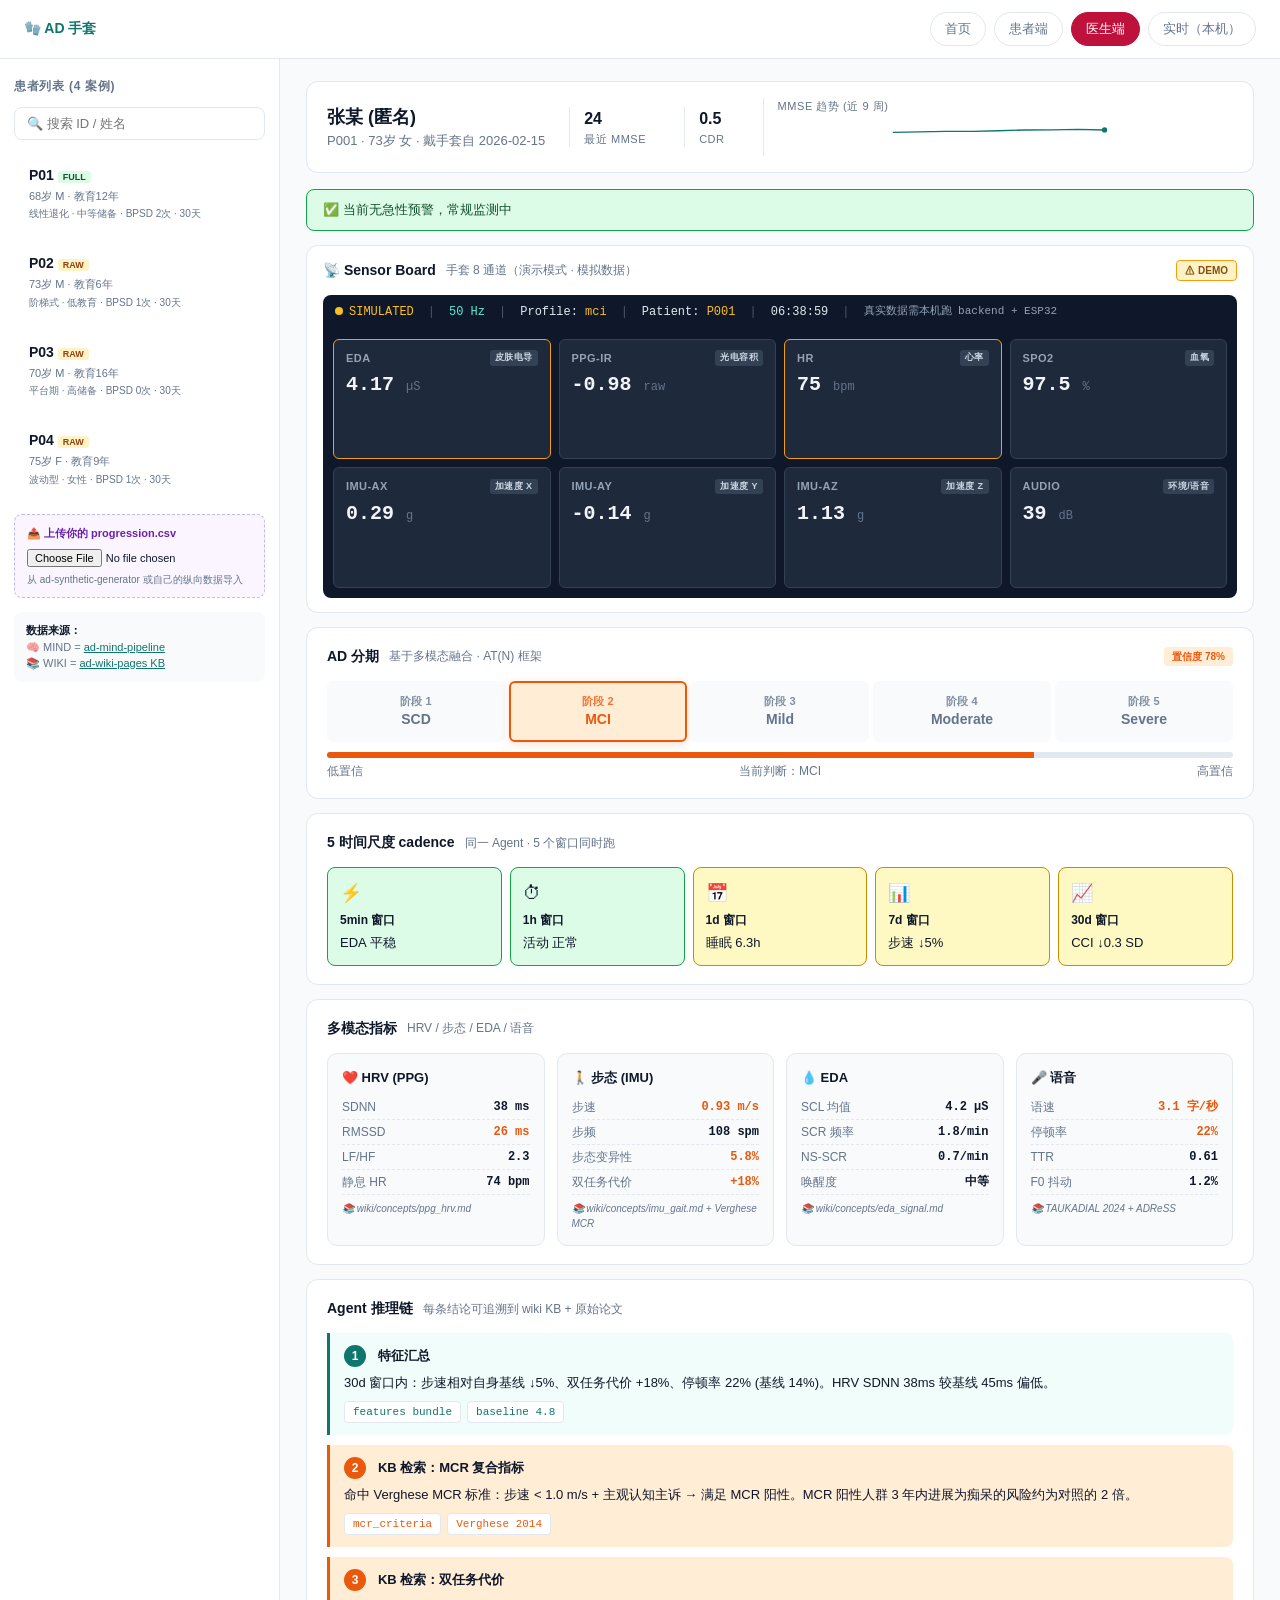
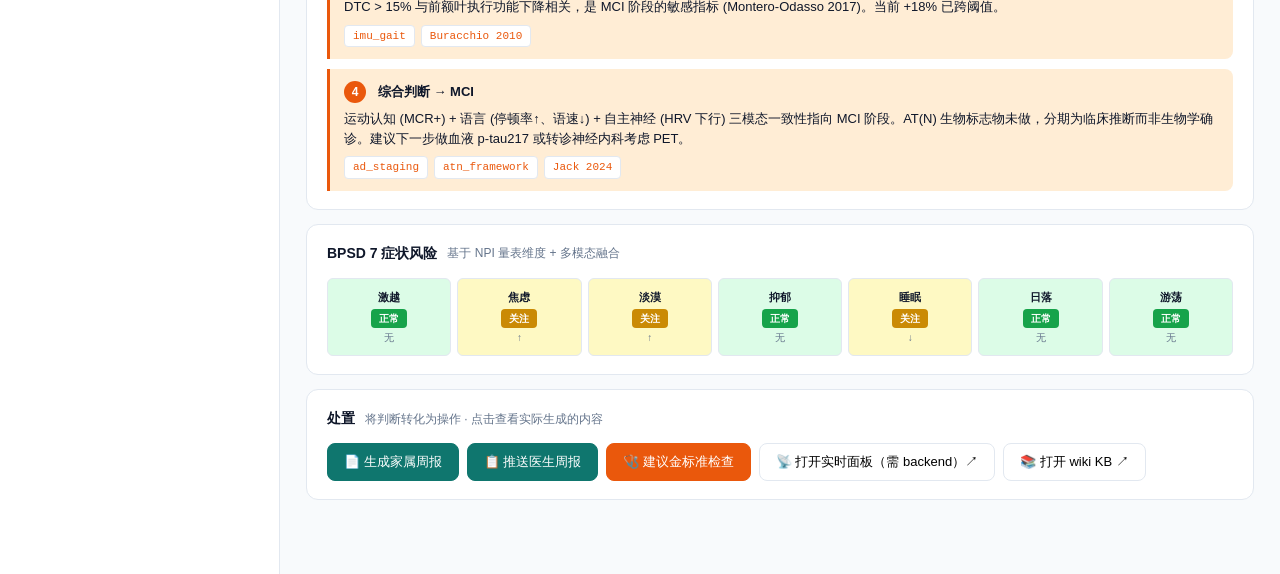
==== commit b045ef9e: "Sync: graceful raw-only fallback for P02-P05" ====
--- a/doctor.html
+++ b/doctor.html
@@ -856,12 +856,19 @@
 // ===== MIND 真实数据源 =====
 const MIND_BASE = "https://raw.githubusercontent.com/Jewelina95/ad-mind-pipeline/main/data_v2";
 const MIND_PATIENTS_META = {
-  "P01": { age: 68, sex: "M", edu: 12, pattern: "linear",      bpsd: 2, label: "线性退化 · 中等储备" },
-  "P02": { age: 73, sex: "M", edu: 6,  pattern: "stepwise",    bpsd: 1, label: "阶梯式 · 低教育" },
-  "P03": { age: 70, sex: "M", edu: 16, pattern: "plateau",     bpsd: 0, label: "平台期 · 高储备" },
-  "P04": { age: 75, sex: "F", edu: 9,  pattern: "fluctuation", bpsd: 1, label: "波动型 · 女性" }
+  "P01": { age: 68, sex: "M", edu: 12, pattern: "linear",      bpsd: 2, label: "线性退化 · 中等储备", pipeline: "full" },
+  "P02": { age: 73, sex: "M", edu: 6,  pattern: "stepwise",    bpsd: 1, label: "阶梯式 · 低教育",     pipeline: "raw" },
+  "P03": { age: 70, sex: "M", edu: 16, pattern: "plateau",     bpsd: 0, label: "平台期 · 高储备",     pipeline: "raw" },
+  "P04": { age: 75, sex: "F", edu: 9,  pattern: "fluctuation", bpsd: 1, label: "波动型 · 女性",       pipeline: "raw" }
 };
 const mindCache = {};
+async function fetchJson(url) {
+  try {
+    const r = await fetch(url);
+    if (!r.ok) return null;
+    return await r.json();
+  } catch (e) { return null; }
+}
 async function fetchJsonl(url) {
   try {
     const r = await fetch(url);
@@ -873,16 +880,18 @@
 async function fetchMindPatient(id) {
   if (mindCache[id]) return mindCache[id];
   const [persona, dashboard, clinical, physio, behavior, bpsd, ema, notes] = await Promise.all([
-    fetch(`${MIND_BASE}/${id}/persona.json`).then(r => r.json()),
-    fetch(`${MIND_BASE}/${id}/dashboard.json`).then(r => r.json()),
-    fetch(`${MIND_BASE}/${id}/insights_clinical.json`).then(r => r.json()),
-    fetch(`${MIND_BASE}/${id}/insights_physio.json`).then(r => r.json()),
-    fetch(`${MIND_BASE}/${id}/insights_behavior.json`).then(r => r.json()),
+    fetchJson(`${MIND_BASE}/${id}/persona.json`),
+    fetchJson(`${MIND_BASE}/${id}/dashboard.json`),
+    fetchJson(`${MIND_BASE}/${id}/insights_clinical.json`),
+    fetchJson(`${MIND_BASE}/${id}/insights_physio.json`),
+    fetchJson(`${MIND_BASE}/${id}/insights_behavior.json`),
     fetchJsonl(`${MIND_BASE}/${id}/bpsd_events.jsonl`),
     fetchJsonl(`${MIND_BASE}/${id}/ema.jsonl`),
     fetchJsonl(`${MIND_BASE}/${id}/notes.jsonl`)
   ]);
-  mindCache[id] = { persona, dashboard, clinical, physio, behavior, bpsd, ema, notes };
+  // Pipeline 完整度：4 个 JSON 全有 = full；只有 persona = pipeline 未跑
+  const complete = !!(dashboard && clinical && physio && behavior);
+  mindCache[id] = { persona, dashboard, clinical, physio, behavior, bpsd, ema, notes, complete };
   return mindCache[id];
 }
 
@@ -921,13 +930,18 @@
 // ===== 渲染患者列表 =====
 function renderPatientList() {
   const list = document.getElementById('patientList');
-  const html = Object.entries(MIND_PATIENTS_META).map(([id, m]) => `
-    <div class="patient-card" data-id="${id}" onclick="selectMindPatient('${id}')">
-      <div class="name">${id}</div>
-      <div class="meta">${m.age}岁 ${m.sex} · 教育${m.edu}年</div>
-      <div style="font-size:10px;color:var(--muted);margin-top:2px">${m.label} · BPSD ${m.bpsd}次 · 30天</div>
-    </div>
-  `).join('');
+  const html = Object.entries(MIND_PATIENTS_META).map(([id, m]) => {
+    const badge = m.pipeline === 'full'
+      ? '<span style="font-size:9px;background:#dcfce7;color:#14532d;padding:1px 5px;border-radius:3px;font-weight:600">FULL</span>'
+      : '<span style="font-size:9px;background:#fef3c7;color:#92400e;padding:1px 5px;border-radius:3px;font-weight:600">RAW</span>';
+    return `
+      <div class="patient-card" data-id="${id}" onclick="selectMindPatient('${id}')">
+        <div class="name">${id} ${badge}</div>
+        <div class="meta">${m.age}岁 ${m.sex} · 教育${m.edu}年</div>
+        <div style="font-size:10px;color:var(--muted);margin-top:2px">${m.label} · BPSD ${m.bpsd}次 · 30天</div>
+      </div>
+    `;
+  }).join('');
   list.innerHTML = html;
 }
 
@@ -955,15 +969,133 @@
 }
 
 function renderCurrentView(id, data) {
+  if (!data.complete) {
+    // Pipeline 未跑 — 仅渲染 raw 数据降级视图
+    renderRawOnlyView(id, data);
+    startSensorBoard('mci');
+    return;
+  }
   if (currentMindView === 'wiki') {
     renderWikiView(id, data);
   } else {
     renderMindView(id, data);
   }
-  // 渲染完后启动 sensor 流（按 alert 等级选 profile）
   const alert = data.dashboard.alert_level;
   const profile = alert === 'red' ? 'alert' : alert === 'yellow' ? 'mci' : 'healthy';
   startSensorBoard(profile);
+}
+
+// ===== Raw-only fallback (Pipeline 未跑的患者) =====
+function renderRawOnlyView(id, data) {
+  const meta = MIND_PATIENTS_META[id];
+  const bpsd = data.bpsd || [];
+  const ema = data.ema || [];
+  const notes = data.notes || [];
+
+  const lastEma = ema.length ? ema[ema.length - 1] : null;
+  const today = new Date().toISOString().slice(0,10);
+
+  document.getElementById('mainPanel').innerHTML = `
+    ${renderViewTabs(id)}
+    <div class="patient-bar">
+      <div>
+        <div class="pname">${id} <span style="font-size:11px;background:#fef3c7;color:#92400e;padding:2px 8px;border-radius:4px;margin-left:6px">⚠ Raw data only</span></div>
+        <div class="pmeta">${meta.age}岁 ${meta.sex === 'M' ? '男' : '女'} · 教育 ${meta.edu} 年 · 进展模式: <code>${meta.pattern}</code> · 30 天纵向</div>
+      </div>
+      <div class="stat">
+        <div class="v">${ema.length}</div>
+        <div class="l">EMA 条数</div>
+      </div>
+      <div class="stat">
+        <div class="v">${bpsd.length}</div>
+        <div class="l">BPSD 事件</div>
+      </div>
+      <div class="stat">
+        <div class="v">${notes.length}</div>
+        <div class="l">临床 Notes</div>
+      </div>
+    </div>
+
+    <div class="alert-banner warn">
+      ⚠️ <strong>ad-mind-pipeline 还没对 ${id} 跑完整流程</strong> — 缺少 dashboard.json / insights_clinical / insights_physio / insights_behavior。当前显示原始 raw 数据。
+      <a href="https://github.com/Jewelina95/ad-mind-pipeline#readme" target="_blank" style="color:inherit;text-decoration:underline;margin-left:8px">查看如何运行 pipeline ↗</a>
+    </div>
+
+    ${renderRealtimeBoard(id)}
+
+    <div class="section">
+      <h2 style="font-size:13px;text-transform:uppercase;letter-spacing:0.05em;border-bottom:1px solid var(--border);padding-bottom:6px">Persona</h2>
+      <div class="kv">
+        <span class="k">Patient ID</span><span><code>${id}</code></span>
+        <span class="k">Base subject</span><span>${data.persona?.base_subject || '-'}</span>
+        <span class="k">Age / Sex</span><span>${meta.age} / ${meta.sex === 'M' ? '男' : '女'}</span>
+        <span class="k">Education</span><span>${meta.edu} 年</span>
+        <span class="k">Cognitive reserve</span><span>${data.persona?.cognitive_reserve_factor || '-'}</span>
+        <span class="k">Progression pattern</span><span><code>${meta.pattern}</code></span>
+        <span class="k">BPSD prone</span><span>${data.persona?.bpsd_prone ? 'true' : 'false'}</span>
+        <span class="k">N days</span><span>${data.persona?.n_days || meta.bpsd === 0 ? '30' : '30'}</span>
+      </div>
+    </div>
+
+    ${bpsd.length ? `
+    <div class="section">
+      <h2 style="font-size:13px;text-transform:uppercase;letter-spacing:0.05em;border-bottom:1px solid var(--border);padding-bottom:6px">BPSD Events (${bpsd.length})</h2>
+      <table style="width:100%;border-collapse:collapse;font-size:13px">
+        <thead><tr style="background:var(--bg)">
+          <th style="text-align:left;padding:6px 10px;border:1px solid var(--border)">Day</th>
+          <th style="text-align:left;padding:6px 10px;border:1px solid var(--border)">Type</th>
+          <th style="text-align:left;padding:6px 10px;border:1px solid var(--border)">Duration</th>
+          <th style="text-align:left;padding:6px 10px;border:1px solid var(--border)">Context</th>
+        </tr></thead>
+        <tbody>
+          ${bpsd.map(e => `<tr>
+            <td style="padding:6px 10px;border:1px solid var(--border)">D${e.day || '-'}</td>
+            <td style="padding:6px 10px;border:1px solid var(--border)">${e.type || '-'}</td>
+            <td style="padding:6px 10px;border:1px solid var(--border)">${e.duration_min ? e.duration_min + ' 分钟' : '-'}</td>
+            <td style="padding:6px 10px;border:1px solid var(--border)">${e.context || e.trigger || '-'}</td>
+          </tr>`).join('')}
+        </tbody>
+      </table>
+    </div>` : ''}
+
+    ${ema.length ? `
+    <div class="section">
+      <h2 style="font-size:13px;text-transform:uppercase;letter-spacing:0.05em;border-bottom:1px solid var(--border);padding-bottom:6px">EMA Latest 5 (of ${ema.length})</h2>
+      <table style="width:100%;border-collapse:collapse;font-size:13px">
+        <thead><tr style="background:var(--bg)">
+          <th style="text-align:left;padding:6px 10px;border:1px solid var(--border)">Day</th>
+          <th style="text-align:left;padding:6px 10px;border:1px solid var(--border)">Mood</th>
+          <th style="text-align:left;padding:6px 10px;border:1px solid var(--border)">Anxiety</th>
+          <th style="text-align:left;padding:6px 10px;border:1px solid var(--border)">Sleep</th>
+          <th style="text-align:left;padding:6px 10px;border:1px solid var(--border)">Energy</th>
+        </tr></thead>
+        <tbody>
+          ${ema.slice(-5).map(e => `<tr>
+            <td style="padding:6px 10px;border:1px solid var(--border)">D${e.day || '-'}</td>
+            <td style="padding:6px 10px;border:1px solid var(--border)">${e.mood ?? '-'}/10</td>
+            <td style="padding:6px 10px;border:1px solid var(--border)">${e.anxiety ?? '-'}/10</td>
+            <td style="padding:6px 10px;border:1px solid var(--border)">${e.sleep ?? '-'}/10</td>
+            <td style="padding:6px 10px;border:1px solid var(--border)">${e.energy ?? '-'}/10</td>
+          </tr>`).join('')}
+        </tbody>
+      </table>
+    </div>` : ''}
+
+    <div class="section">
+      <h2 style="font-size:13px;text-transform:uppercase;letter-spacing:0.05em;border-bottom:1px solid var(--border);padding-bottom:6px">Next Steps</h2>
+      <p style="font-size:13.5px;line-height:1.7">本患者已有原始数据（persona + bpsd_events + ema + notes + progression），但还没运行 ad-mind-pipeline 的 PhysioAgent / BehaviorAgent / ClinicalAgent / Narrator 这 4 步推理。</p>
+      <ol style="padding-left:22px">
+        <li>Clone <a href="https://github.com/Jewelina95/ad-mind-pipeline" target="_blank">ad-mind-pipeline</a></li>
+        <li>设置 ANTHROPIC_API_KEY 环境变量</li>
+        <li>运行 <code>python 03_physio_agent.py ${id}</code> 等 4 个 agent 脚本</li>
+        <li>commit + push 到 main，刷新这个页面就会看到完整 SOAP 报告</li>
+      </ol>
+      <div class="action-row" style="margin-top:12px">
+        <button class="btn" onclick="window.open('https://github.com/Jewelina95/ad-mind-pipeline/tree/main/data_v2/${id}','_blank')">📂 GitHub 源数据 ↗</button>
+        <button class="btn" onclick="selectMindPatient('P01')">↩ 切到 P01 (完整 pipeline 输出)</button>
+      </div>
+    </div>
+  `;
 }
 
 // ===== 3 cadence 报告 (1h / 7d / 30d) - 两个视角共用入口、不同内容 =====
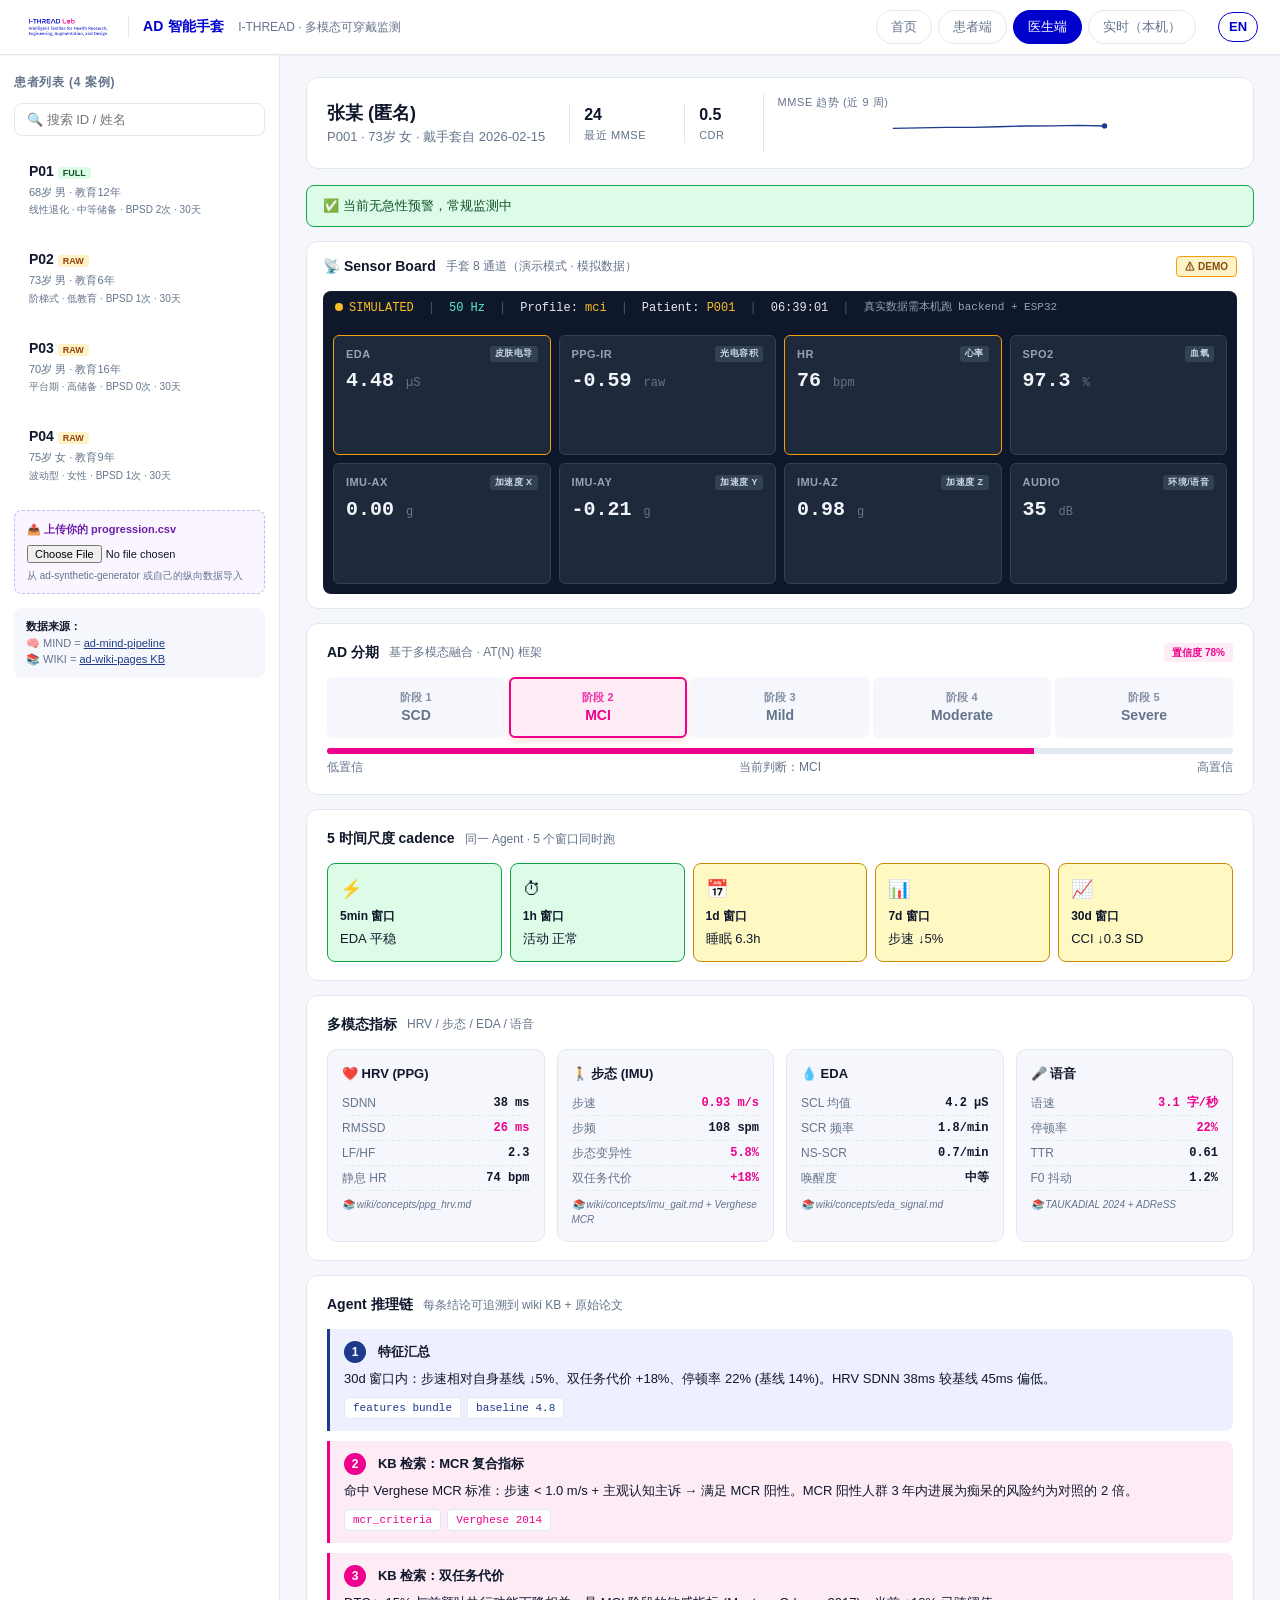
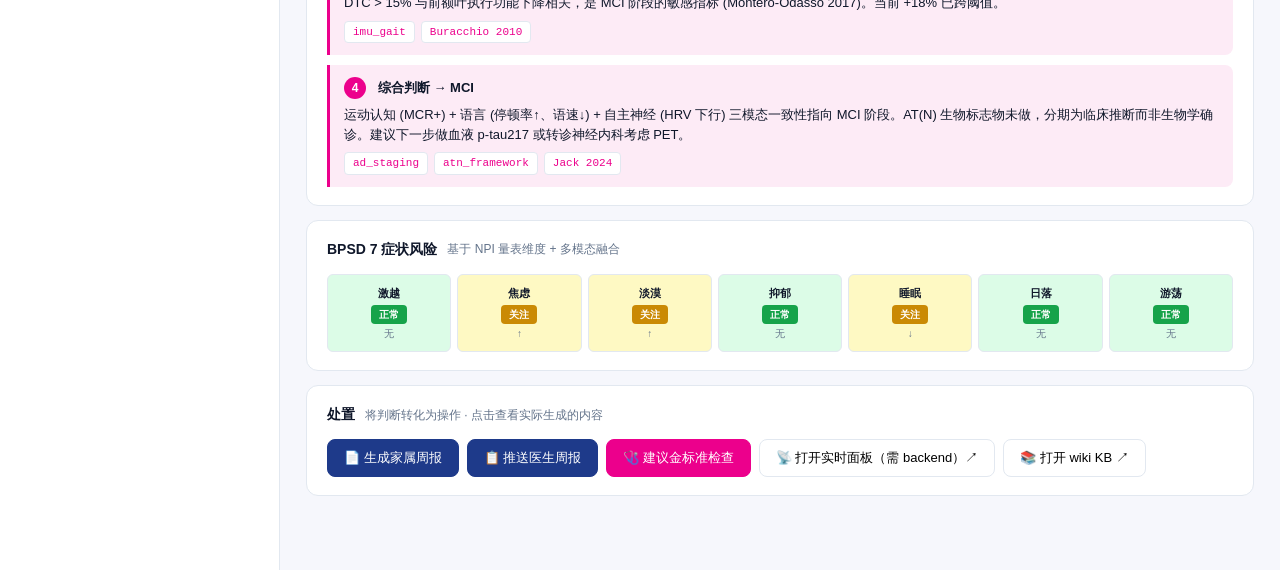
==== commit 3a12bed1: "Add I-THREAD logo, ZH/EN language toggle, and brand-color refresh Brand bar with I-THREAD logo + sti" ====
--- a/doctor.html
+++ b/doctor.html
@@ -3,26 +3,31 @@
 <head>
 <meta charset="UTF-8">
 <meta name="viewport" content="width=device-width, initial-scale=1.0">
-<title>医生端 · AD 智能手套</title>
+<title data-i18n="doctor.title">医生端 · AD 智能手套</title>
+<link rel="icon" href="assets/i-thread-logo.svg" type="image/svg+xml">
+<link rel="stylesheet" href="assets/brand.css">
 <style>
 :root {
-  --bg: #f8fafc;
+  --bg: #f6f7fc;
   --card: #ffffff;
   --text: #0f172a;
   --muted: #64748b;
-  --teal: #0f766e;
-  --teal-bg: #f0fdfa;
+  /* logo blue family — replaces former teal */
+  --teal: #1e3a8a;
+  --teal-bg: #eef0ff;
   --border: #e2e8f0;
   --green: #16a34a;
   --green-bg: #dcfce7;
   --yellow: #ca8a04;
   --yellow-bg: #fef9c3;
-  --orange: #ea580c;
-  --orange-bg: #ffedd5;
+  /* logo magenta family — replaces former orange-as-active and rose */
+  --orange: #ec008c;
+  --orange-bg: #fdebf6;
   --red: #dc2626;
   --red-bg: #fee2e2;
   --purple: #7c3aed;
   --purple-bg: #f5f3ff;
+  --rose: #ec008c;
 }
 * { box-sizing: border-box; }
 body {
@@ -33,22 +38,7 @@
   line-height: 1.5;
   font-size: 14px;
 }
-.nav {
-  background: white;
-  border-bottom: 1px solid var(--border);
-  padding: 12px 24px;
-  display: flex;
-  align-items: center;
-  gap: 16px;
-}
-.nav .brand { font-weight: 700; color: var(--teal); }
-.nav .pills { margin-left: auto; display: flex; gap: 8px; }
-.nav .pills a {
-  padding: 6px 14px; border-radius: 999px;
-  text-decoration: none; font-size: 13px; color: var(--muted);
-  border: 1px solid var(--border);
-}
-.nav .pills a.active { background: var(--rose, #be123c); color: white; border-color: var(--rose, #be123c); }
+/* legacy .nav rules retained for backwards compat — actual nav is .brandbar from brand.css */
 
 .layout {
   display: grid;
@@ -541,33 +531,39 @@
 </head>
 <body>
 
-<nav class="nav">
-  <span class="brand">🧤 AD 手套</span>
-  <div class="pills">
-    <a href="index.html">首页</a>
-    <a href="patient.html">患者端</a>
-    <a href="doctor.html" class="active" style="background:#be123c;color:white;border-color:#be123c">医生端</a>
-    <a href="index.html" title="实时面板需本机跑 backend，回首页查看说明">实时（本机）</a>
+<nav class="brandbar">
+  <a class="brandbar-logo" href="index.html" aria-label="I-THREAD">
+    <img src="assets/i-thread-logo.svg" alt="I-THREAD" />
+  </a>
+  <span class="brandbar-divider"></span>
+  <span class="brandbar-product" data-i18n="brand.glove"></span>
+  <span class="brandbar-tag"     data-i18n="brand.tagline"></span>
+  <div class="brandbar-pills">
+    <a href="index.html"   data-i18n="nav.home"></a>
+    <a href="patient.html" data-i18n="nav.patient"></a>
+    <a href="doctor.html"  class="active" data-i18n="nav.doctor"></a>
+    <a href="index.html"   data-i18n="nav.realtime" data-i18n-title="nav.realtime.tip"></a>
   </div>
+  <button type="button" class="lang-toggle" data-lang-toggle aria-label="Switch language">中</button>
 </nav>
 
 <div class="layout">
 
   <!-- ===== 左侧：患者列表 ===== -->
   <aside class="sidebar">
-    <h3>患者列表 (4 案例)</h3>
-    <input class="search" placeholder="🔍 搜索 ID / 姓名" />
+    <h3 data-i18n="doctor.sidebar.h">患者列表 (4 案例)</h3>
+    <input class="search" data-i18n-placeholder="doctor.sidebar.search" placeholder="🔍 搜索 ID / 姓名" />
 
     <div id="patientList"></div>
 
     <div style="margin-top:14px; padding:10px 12px; background:#faf5ff; border:1px dashed #c4b5fd; border-radius:8px;">
-      <div style="font-size:11px;color:#6b21a8;font-weight:600;margin-bottom:6px">📤 上传你的 progression.csv</div>
+      <div style="font-size:11px;color:#6b21a8;font-weight:600;margin-bottom:6px" data-i18n="doctor.sidebar.upload">📤 上传你的 progression.csv</div>
       <input type="file" id="customCsv" accept=".csv" onchange="handleCustomUpload(event)" style="font-size:11px;width:100%">
-      <div style="font-size:10px;color:var(--muted);margin-top:4px">从 ad-synthetic-generator 或自己的纵向数据导入</div>
+      <div style="font-size:10px;color:var(--muted);margin-top:4px" data-i18n="doctor.sidebar.uploadHint">从 ad-synthetic-generator 或自己的纵向数据导入</div>
     </div>
 
     <div style="margin-top:14px; padding:10px 12px; background:var(--bg); border-radius:8px; font-size:11px; color:var(--muted)">
-      <strong style="color:var(--text)">数据来源：</strong><br>
+      <strong style="color:var(--text)" data-i18n="doctor.sidebar.sources">数据来源：</strong><br>
       🧠 MIND = <a href="https://github.com/Jewelina95/ad-mind-pipeline" target="_blank" style="color:var(--teal)">ad-mind-pipeline</a><br>
       📚 WIKI = <a href="https://jewelina95.github.io/ad-wiki-pages/" target="_blank" style="color:var(--teal)">ad-wiki-pages KB</a>
     </div>
@@ -586,14 +582,39 @@
 <div id="modal" onclick="if(event.target===this) closeModal()">
   <div class="panel">
     <div class="panel-head">
-      <span class="title" id="modalTitle">详情</span>
-      <button class="x" onclick="closeModal()">关闭 ✕</button>
+      <span class="title" id="modalTitle" data-i18n="doctor.modal.title">详情</span>
+      <button class="x" onclick="closeModal()" data-i18n="doctor.modal.close">关闭 ✕</button>
     </div>
     <div class="panel-body" id="modalBody"></div>
   </div>
 </div>
 
+<script src="assets/i18n.js"></script>
 <script>
+// ===== i18n helper =====
+const t = (k) => (window.I18N ? window.I18N.t(k) : k);
+const isEN = () => (window.I18N && window.I18N.getLang() === 'en');
+
+// Re-render hook called by i18n.js when the user toggles language.
+// We re-render the static panels but leave currently fetched mind data alone.
+window.onLangChange = function () {
+  // Sidebar list
+  if (typeof renderPatientList === 'function') renderPatientList();
+  // Re-run the active patient view
+  if (typeof customPatient !== 'undefined' && customPatient) {
+    renderCustomPatient();
+  } else if (typeof currentMindId !== 'undefined' && currentMindId && mindCache[currentMindId]) {
+    renderCurrentView(currentMindId, mindCache[currentMindId]);
+  } else if (typeof PATIENTS !== 'undefined' && document.querySelector('.patient-bar')) {
+    // demo patients use selectPatient — but selectMindPatient is the default flow.
+    // Fall back to last selected demo card if any.
+    const active = document.querySelector('.patient-card.active');
+    if (active && active.dataset.id && PATIENTS[active.dataset.id]) {
+      selectPatient(active.dataset.id);
+    }
+  }
+};
+
 // ===== Mock 患者数据 =====
 const PATIENTS = {
   "P001": {
@@ -928,17 +949,30 @@
 let customPatient = null;
 
 // ===== 渲染患者列表 =====
+const PATIENT_LABEL_EN = {
+  "P01": "Linear decline · moderate reserve",
+  "P02": "Stepwise · low education",
+  "P03": "Plateau · high reserve",
+  "P04": "Fluctuating · female"
+};
 function renderPatientList() {
   const list = document.getElementById('patientList');
+  const en = isEN();
   const html = Object.entries(MIND_PATIENTS_META).map(([id, m]) => {
     const badge = m.pipeline === 'full'
       ? '<span style="font-size:9px;background:#dcfce7;color:#14532d;padding:1px 5px;border-radius:3px;font-weight:600">FULL</span>'
       : '<span style="font-size:9px;background:#fef3c7;color:#92400e;padding:1px 5px;border-radius:3px;font-weight:600">RAW</span>';
+    const sex = en ? m.sex : (m.sex === 'M' ? '男' : '女');
+    const age = en ? `${m.age}y` : `${m.age}岁`;
+    const edu = en ? `Edu ${m.edu}y` : `教育${m.edu}年`;
+    const label = en ? (PATIENT_LABEL_EN[id] || m.label) : m.label;
+    const days = en ? "30 days" : "30天";
+    const bpsdSuffix = en ? ` BPSD events` : `次`;
     return `
       <div class="patient-card" data-id="${id}" onclick="selectMindPatient('${id}')">
         <div class="name">${id} ${badge}</div>
-        <div class="meta">${m.age}岁 ${m.sex} · 教育${m.edu}年</div>
-        <div style="font-size:10px;color:var(--muted);margin-top:2px">${m.label} · BPSD ${m.bpsd}次 · 30天</div>
+        <div class="meta">${age} ${sex} · ${edu}</div>
+        <div style="font-size:10px;color:var(--muted);margin-top:2px">${label} · ${en ? `${m.bpsd} BPSD` : `BPSD ${m.bpsd}次`} · ${days}</div>
       </div>
     `;
   }).join('');
@@ -951,13 +985,13 @@
   document.querySelectorAll('.patient-card').forEach(el => el.classList.toggle('active', el.dataset.id === id));
   if (sensorTimer) clearInterval(sensorTimer);
   currentMindId = id;
-  main.innerHTML = '<div style="padding:60px;text-align:center;color:var(--muted)"><div style="font-size:32px">⏳</div><div style="margin-top:10px">从 ad-mind-pipeline + ad-wiki-pages 实时拉取 ' + id + ' …</div></div>';
+  main.innerHTML = '<div style="padding:60px;text-align:center;color:var(--muted)"><div style="font-size:32px">⏳</div><div style="margin-top:10px">' + t('doctor.loading') + ' ' + id + ' …</div></div>';
 
   try {
     const data = await fetchMindPatient(id);
     renderCurrentView(id, data);
   } catch (e) {
-    main.innerHTML = `<div style="padding:30px"><div class="alert-banner">加载失败：${e.message}<br>请确认 https://github.com/Jewelina95/ad-mind-pipeline 是 public</div></div>`;
+    main.innerHTML = `<div style="padding:30px"><div class="alert-banner">${t('doctor.loadFail')}${e.message}<br>${t('doctor.loadFail.hint')}</div></div>`;
   }
 }
 
@@ -995,30 +1029,38 @@
   const lastEma = ema.length ? ema[ema.length - 1] : null;
   const today = new Date().toISOString().slice(0,10);
 
+  const en = isEN();
+  const sex = en ? meta.sex : (meta.sex === 'M' ? '男' : '女');
+  const pmeta = en
+    ? `${meta.age}y ${sex} · Education ${meta.edu}y · progression: <code>${meta.pattern}</code> · 30-day longitudinal`
+    : `${meta.age}岁 ${sex} · 教育 ${meta.edu} 年 · 进展模式: <code>${meta.pattern}</code> · 30 天纵向`;
+
   document.getElementById('mainPanel').innerHTML = `
     ${renderViewTabs(id)}
     <div class="patient-bar">
       <div>
-        <div class="pname">${id} <span style="font-size:11px;background:#fef3c7;color:#92400e;padding:2px 8px;border-radius:4px;margin-left:6px">⚠ Raw data only</span></div>
-        <div class="pmeta">${meta.age}岁 ${meta.sex === 'M' ? '男' : '女'} · 教育 ${meta.edu} 年 · 进展模式: <code>${meta.pattern}</code> · 30 天纵向</div>
+        <div class="pname">${id} <span style="font-size:11px;background:#fef3c7;color:#92400e;padding:2px 8px;border-radius:4px;margin-left:6px">⚠ ${en ? 'Raw data only' : '仅原始数据'}</span></div>
+        <div class="pmeta">${pmeta}</div>
       </div>
       <div class="stat">
         <div class="v">${ema.length}</div>
-        <div class="l">EMA 条数</div>
+        <div class="l">${en ? 'EMA entries' : 'EMA 条数'}</div>
       </div>
       <div class="stat">
         <div class="v">${bpsd.length}</div>
-        <div class="l">BPSD 事件</div>
+        <div class="l">${en ? 'BPSD events' : 'BPSD 事件'}</div>
       </div>
       <div class="stat">
         <div class="v">${notes.length}</div>
-        <div class="l">临床 Notes</div>
+        <div class="l">${en ? 'Clinical notes' : '临床 Notes'}</div>
       </div>
     </div>
 
     <div class="alert-banner warn">
-      ⚠️ <strong>ad-mind-pipeline 还没对 ${id} 跑完整流程</strong> — 缺少 dashboard.json / insights_clinical / insights_physio / insights_behavior。当前显示原始 raw 数据。
-      <a href="https://github.com/Jewelina95/ad-mind-pipeline#readme" target="_blank" style="color:inherit;text-decoration:underline;margin-left:8px">查看如何运行 pipeline ↗</a>
+      ⚠️ <strong>${en ? `ad-mind-pipeline has not run a full pipeline for ${id}` : `ad-mind-pipeline 还没对 ${id} 跑完整流程`}</strong> — ${en
+        ? 'dashboard.json / insights_clinical / insights_physio / insights_behavior are missing. Showing raw data only.'
+        : '缺少 dashboard.json / insights_clinical / insights_physio / insights_behavior。当前显示原始 raw 数据。'}
+      <a href="https://github.com/Jewelina95/ad-mind-pipeline#readme" target="_blank" style="color:inherit;text-decoration:underline;margin-left:8px">${en ? 'How to run the pipeline ↗' : '查看如何运行 pipeline ↗'}</a>
     </div>
 
     ${renderRealtimeBoard(id)}
@@ -1106,40 +1148,51 @@
   const lastEma = ema.length ? ema[ema.length - 1] : null;
   const day30Alert = data.dashboard.alert_level;
 
+  const en = isEN();
   // 每个 cadence 的预览文字
   const cads = [
     {
-      k: '1h', ic: '⏱', label: '小时报告 · Hourly',
-      summary: lastEma ? `mood ${lastEma.mood ?? '-'} · anxiety ${lastEma.anxiety ?? '-'} · sleep ${lastEma.sleep ?? '-'}` : '待采集 EMA',
+      k: '1h', ic: '⏱', label: en ? 'Hourly' : '小时报告 · Hourly',
+      summary: lastEma ? `mood ${lastEma.mood ?? '-'} · anxiety ${lastEma.anxiety ?? '-'} · sleep ${lastEma.sleep ?? '-'}` : (en ? 'awaiting EMA' : '待采集 EMA'),
       level: lastEma && (lastEma.mood < 4 || lastEma.anxiety > 6) ? 'warn' : 'ok'
     },
     {
-      k: '7d', ic: '📊', label: '周报 · Weekly',
-      summary: bpsd.length > 0 ? `本周末 ${bpsd.slice(-1)[0].type || 'BPSD'} · ${c.intervention_priority?.length || 0} 项干预` : '稳定',
+      k: '7d', ic: '📊', label: en ? 'Weekly' : '周报 · Weekly',
+      summary: bpsd.length > 0
+        ? (en ? `Latest: ${bpsd.slice(-1)[0].type || 'BPSD'} · ${c.intervention_priority?.length || 0} interventions` : `本周末 ${bpsd.slice(-1)[0].type || 'BPSD'} · ${c.intervention_priority?.length || 0} 项干预`)
+        : (en ? 'stable' : '稳定'),
       level: bpsd.length > 1 ? 'warn' : 'ok'
     },
     {
-      k: '30d', ic: '📈', label: '月报 · Monthly',
-      summary: `${c.stage_inclination} · 置信 ${(c.stage_confidence*100).toFixed(0)}%`,
+      k: '30d', ic: '📈', label: en ? 'Monthly' : '月报 · Monthly',
+      summary: `${c.stage_inclination} · ${en ? 'conf' : '置信'} ${(c.stage_confidence*100).toFixed(0)}%`,
       level: day30Alert === 'red' ? 'alert' : day30Alert === 'yellow' ? 'warn' : 'ok'
     }
   ];
 
-  const frameworkLabel = currentMindView === 'wiki' ? '📚 WIKI 风' : '🧠 MIND 风';
-  const frameworkColor = currentMindView === 'wiki' ? 'var(--teal)' : '#7c3aed';
+  const frameworkLabel = currentMindView === 'wiki'
+    ? (en ? '📚 WIKI-style' : '📚 WIKI 风')
+    : (en ? '🧠 MIND-style' : '🧠 MIND 风');
+  const frameworkColor = currentMindView === 'wiki' ? 'var(--brand-blue)' : '#7c3aed';
+  const sectionTitle = en ? 'Three-tier report' : '三层报告';
+  const sectionDesc = en
+    ? 'One dataset · 3 time-scales · click to expand the full SOAP'
+    : '同一份数据 · 3 个时间尺度的不同结构化汇报 · 点击展开完整内容';
+  const ctaTxt = en ? '→ Open full report' : '→ 查看完整报告';
+  const lvBadge = (lv) => lv === 'alert' ? (en ? 'urgent' : '急') : lv === 'warn' ? (en ? 'watch' : '关注') : 'OK';
 
   return `
     <div class="section">
-      <h2>📋 ${frameworkLabel} 三层报告 <span class="desc">同一份数据 · 3 个时间尺度的不同结构化汇报 · 点击展开完整内容</span></h2>
+      <h2>📋 ${frameworkLabel} ${sectionTitle} <span class="desc">${sectionDesc}</span></h2>
       <div style="display:grid;grid-template-columns:1fr 1fr 1fr;gap:10px">
         ${cads.map(cd => `
           <div class="cad ${cd.level}" onclick="openMindCadenceReport('${id}','${cd.k}')" style="text-align:left;padding:14px;border-width:2px">
             <div style="display:flex;justify-content:space-between;align-items:center;margin-bottom:6px">
               <span style="font-size:13px;font-weight:700;color:${frameworkColor}">${cd.ic} ${cd.label}</span>
-              <span style="font-size:10px;background:${cd.level==='alert'?'#fee2e2':cd.level==='warn'?'#fef3c7':'#dcfce7'};color:${cd.level==='alert'?'#7f1d1d':cd.level==='warn'?'#713f12':'#14532d'};padding:1px 6px;border-radius:3px">${cd.level==='alert'?'急':cd.level==='warn'?'关注':'OK'}</span>
+              <span style="font-size:10px;background:${cd.level==='alert'?'#fee2e2':cd.level==='warn'?'#fef3c7':'#dcfce7'};color:${cd.level==='alert'?'#7f1d1d':cd.level==='warn'?'#713f12':'#14532d'};padding:1px 6px;border-radius:3px">${lvBadge(cd.level)}</span>
             </div>
             <div style="font-size:11px;color:var(--muted);line-height:1.5">${cd.summary}</div>
-            <div style="font-size:10px;color:${frameworkColor};margin-top:8px;font-weight:600">→ 查看完整报告</div>
+            <div style="font-size:10px;color:${frameworkColor};margin-top:8px;font-weight:600">${ctaTxt}</div>
           </div>
         `).join('')}
       </div>
@@ -1149,9 +1202,16 @@
 
 // 实时传感器板（DEMO）— 永远显示
 function renderRealtimeBoard(id) {
+  const en = isEN();
+  const desc = en
+    ? `8 channels · scrolling waveforms · ${id ? `Patient ${id}` : ''}`
+    : `8 通道 · 滚动波形 · ${id ? `Patient ${id}` : ''}`;
+  const helpTxt = en
+    ? `Real data needs a local backend + ESP32 (<a href="index.html" style="color:#fbbf24">setup ↗</a>)`
+    : `真实数据需本机 backend + ESP32 (<a href="index.html" style="color:#fbbf24">查看说明</a>)`;
   return `
     <div class="section" style="padding:14px 16px">
-      <h2>📡 实时传感器板 <span class="desc">8 通道 · 滚动波形 · ${id ? `Patient ${id}` : ''}</span>
+      <h2>📡 ${en ? 'Live sensor board' : '实时传感器板'} <span class="desc">${desc}</span>
         <span class="badge" style="background:#fef3c7;color:#854d0e;margin-left:auto;border:1px solid #f59e0b">⚠ DEMO</span>
       </h2>
       <div class="sensor-board-head">
@@ -1159,11 +1219,11 @@
         <span class="sep">|</span>
         <span class="sr">50 Hz</span>
         <span class="sep">|</span>
-        <span>Patient: <span class="pid">${id || '-'}</span></span>
+        <span>${en ? 'Subject' : '受试者'}: <span class="pid">${id || '-'}</span></span>
         <span class="sep">|</span>
         <span id="sbClock">${new Date().toTimeString().slice(0,8)}</span>
         <span class="sep">|</span>
-        <span style="color:#94a3b8;font-size:11px">真实数据需本机 backend + ESP32 (<a href="index.html" style="color:#fbbf24">查看说明</a>)</span>
+        <span style="color:#94a3b8;font-size:11px">${helpTxt}</span>
       </div>
       <div class="channel-grid" id="channelGrid">
         ${CHANNELS.map(c => `
@@ -1411,12 +1471,18 @@
 
 // 顶部框架对比 tab
 function renderViewTabs(id) {
+  const en = isEN();
+  const mindLabel = en ? '🧠 MIND view'  : '🧠 MIND 视角';
+  const wikiLabel = en ? '📚 WIKI view'  : '📚 WIKI 视角';
+  const desc = en
+    ? 'Same data · two clinical frameworks side by side · live from GitHub'
+    : '同一份数据 · 两种框架并排对比 · 实时从 GitHub 拉取';
   return `
     <div style="display:flex;gap:8px;margin-bottom:14px;align-items:center;background:white;border:1px solid var(--border);border-radius:10px;padding:6px;">
-      <button class="btn ${currentMindView==='mind'?'primary':''}" style="${currentMindView==='mind'?'background:#7c3aed;border-color:#7c3aed':''};font-weight:600" onclick="switchMindView('mind')">🧠 MIND 视角</button>
-      <button class="btn ${currentMindView==='wiki'?'primary':''}" style="${currentMindView==='wiki'?'background:#0f766e;border-color:#0f766e':''};font-weight:600" onclick="switchMindView('wiki')">📚 WIKI 视角</button>
+      <button class="btn ${currentMindView==='mind'?'primary':''}" style="${currentMindView==='mind'?'background:#7c3aed;border-color:#7c3aed':''};font-weight:600" onclick="switchMindView('mind')">${mindLabel}</button>
+      <button class="btn ${currentMindView==='wiki'?'primary':''}" style="${currentMindView==='wiki'?'background:var(--brand-blue);border-color:var(--brand-blue)':''};font-weight:600" onclick="switchMindView('wiki')">${wikiLabel}</button>
       <span style="flex:1"></span>
-      <span style="font-size:11px;color:var(--muted);padding-right:8px">同一份数据 · 两种框架并排对比 · 实时从 GitHub 拉取</span>
+      <span style="font-size:11px;color:var(--muted);padding-right:8px">${desc}</span>
     </div>
   `;
 }
@@ -1428,25 +1494,30 @@
   const alertColor = d.alert_level;
   const alertBgClass = alertColor === 'red' ? 'alert-banner' : alertColor === 'yellow' ? 'alert-banner warn' : 'alert-banner ok';
   const alertEmoji = alertColor === 'red' ? '🔴' : alertColor === 'yellow' ? '🟡' : '🟢';
+  const en = isEN();
+  const sex = en ? meta.sex : (meta.sex === 'M' ? '男' : '女');
+  const pmeta = en
+    ? `${meta.age}y ${sex} · Education ${meta.edu}y · progression: <code>${meta.pattern}</code> · 30-day longitudinal`
+    : `${meta.age}岁 ${meta.sex} · 教育 ${meta.edu} 年 · 进展模式: <code>${meta.pattern}</code> · 30 天纵向`;
 
   document.getElementById('mainPanel').innerHTML = `
     ${renderViewTabs(id)}
     <div class="patient-bar">
       <div>
         <div class="pname">${id} <span style="font-size:11px;background:#f5f3ff;color:#7c3aed;padding:2px 8px;border-radius:4px;margin-left:6px">🧠 MIND Pipeline</span></div>
-        <div class="pmeta">${meta.age}岁 ${meta.sex} · 教育 ${meta.edu} 年 · 进展模式: <code>${meta.pattern}</code> · 30 天纵向</div>
+        <div class="pmeta">${pmeta}</div>
       </div>
       <div class="stat">
         <div class="v" style="color:#7c3aed">${c.stage_inclination}</div>
-        <div class="l">分期倾向 (ClinicalAgent)</div>
+        <div class="l">${en ? 'Stage tendency (ClinicalAgent)' : '分期倾向 (ClinicalAgent)'}</div>
       </div>
       <div class="stat">
         <div class="v">${(c.stage_confidence*100).toFixed(0)}%</div>
-        <div class="l">置信度</div>
+        <div class="l">${en ? 'Confidence' : '置信度'}</div>
       </div>
       <div class="stat">
-        <div class="v">${c.gold_standard_referral === 'yes' ? '✓ 推荐' : '观察'}</div>
-        <div class="l">金标准转诊</div>
+        <div class="v">${c.gold_standard_referral === 'yes' ? (en ? '✓ Recommended' : '✓ 推荐') : (en ? 'Observe' : '观察')}</div>
+        <div class="l">${en ? 'Gold-standard referral' : '金标准转诊'}</div>
       </div>
     </div>
 
@@ -1459,13 +1530,13 @@
     ${renderRealtimeBoard(id)}
 
     <div class="section">
-      <h2>📋 病史 / 上次评估</h2>
-      <p style="margin:6px 0;font-size:13px"><strong>病史：</strong>${d.medical_history}</p>
-      <p style="margin:6px 0;font-size:13px"><strong>近期 Notes：</strong>${d.session_recap}</p>
+      <h2>📋 ${en ? 'History / last visit' : '病史 / 上次评估'}</h2>
+      <p style="margin:6px 0;font-size:13px"><strong>${en ? 'History:' : '病史：'}</strong>${d.medical_history}</p>
+      <p style="margin:6px 0;font-size:13px"><strong>${en ? 'Recent notes:' : '近期 Notes：'}</strong>${d.session_recap}</p>
     </div>
 
     <div class="section">
-      <h2>🔍 Patient Data Insights <span class="desc">PhysioAgent + BehaviorAgent + ClinicalAgent 综合 → Narrator</span></h2>
+      <h2>🔍 Patient Data Insights <span class="desc">PhysioAgent + BehaviorAgent + ClinicalAgent → Narrator</span></h2>
       <div style="display:grid;grid-template-columns:1fr 1fr;gap:12px">
         ${d.patient_data_insights.map(ins => `
           <div class="modal-block ${ins.alert==='red'?'flag-alert':ins.alert==='yellow'?'flag-warn':''}" style="cursor:default">
@@ -1478,7 +1549,7 @@
     </div>
 
     <div class="section">
-      <h2>💊 今日干预建议 <span class="desc">ClinicalAgent intervention_priority</span></h2>
+      <h2>💊 ${en ? 'Today\'s interventions' : '今日干预建议'} <span class="desc">ClinicalAgent intervention_priority</span></h2>
       ${d.interventions_today.map(iv => `
         <div style="padding:10px 12px;border-left:3px solid ${iv.urgency==='now'?'var(--red)':'var(--yellow)'};background:${iv.urgency==='now'?'var(--red-bg)':'var(--yellow-bg)'};border-radius:0 6px 6px 0;margin-bottom:6px;font-size:13px">
           <span style="font-weight:600">${iv.type}</span>
@@ -1489,22 +1560,24 @@
     </div>
 
     <div class="section">
-      <h2>⚠️ 鉴别诊断关注</h2>
+      <h2>⚠️ ${en ? 'Differential to consider' : '鉴别诊断关注'}</h2>
       <ul style="padding-left:20px;font-size:13px">
         ${d.differential_concern.map(x => `<li style="margin:4px 0">${x}</li>`).join('')}
       </ul>
     </div>
 
     <div class="section">
-      <h2>处置</h2>
+      <h2>${en ? 'Actions' : '处置'}</h2>
       <div class="action-row">
-        <button class="btn primary" onclick="openMindReportModal('${id}')">📄 查看完整 report.md</button>
-        ${c.gold_standard_referral === 'yes' ? `<button class="btn warn" onclick="openMindReferralModal('${id}')">🩺 转诊建议详情</button>` : ''}
-        <button class="btn" onclick="window.open('https://github.com/Jewelina95/ad-mind-pipeline/tree/main/data_v2/${id}','_blank')">📂 GitHub 源数据 ↗</button>
-        <button class="btn" onclick="window.location.href='index.html'">📡 实时面板（本机）</button>
+        <button class="btn primary" onclick="openMindReportModal('${id}')">📄 ${en ? 'Full report.md' : '查看完整 report.md'}</button>
+        ${c.gold_standard_referral === 'yes' ? `<button class="btn warn" onclick="openMindReferralModal('${id}')">🩺 ${en ? 'Referral details' : '转诊建议详情'}</button>` : ''}
+        <button class="btn" onclick="window.open('https://github.com/Jewelina95/ad-mind-pipeline/tree/main/data_v2/${id}','_blank')">📂 ${en ? 'GitHub source ↗' : 'GitHub 源数据 ↗'}</button>
+        <button class="btn" onclick="window.location.href='index.html'">📡 ${en ? 'Realtime board (local)' : '实时面板（本机）'}</button>
       </div>
       <div style="font-size:11px;color:var(--muted);margin-top:10px">
-        本视图直接渲染 <code>${id}/dashboard.json</code> · 推理输出来自 PhysioAgent + BehaviorAgent + ClinicalAgent，由 Narrator 综合
+        ${en
+          ? `This view renders <code>${id}/dashboard.json</code> directly · reasoning produced by PhysioAgent + BehaviorAgent + ClinicalAgent and synthesised by Narrator`
+          : `本视图直接渲染 <code>${id}/dashboard.json</code> · 推理输出来自 PhysioAgent + BehaviorAgent + ClinicalAgent，由 Narrator 综合`}
       </div>
     </div>
   `;
@@ -1522,6 +1595,7 @@
   // 把 physio + behavior insights 合并成 reasoning chain，每条挂 wiki 链接
   const allInsights = [...ph.insights, ...bh.insights];
 
+  const en = isEN();
   // 由 supporting_knowledge 推断 wiki 引用
   const reasoningHtml = allInsights.map((ins, i) => {
     const kbLinks = (ins.supporting_knowledge || []).map(code => {
@@ -1534,8 +1608,8 @@
         <span class="num">${i+1}</span>
         <span class="title">${ins.observation}</span>
         <div class="body">
-          <strong>临床含义：</strong>${ins.clinical_implication}
-          ${ins.differential ? `<br><strong style="color:var(--muted)">鉴别：</strong><span style="color:var(--muted)">${ins.differential}</span>` : ''}
+          <strong>${en ? 'Clinical implication:' : '临床含义：'}</strong>${ins.clinical_implication}
+          ${ins.differential ? `<br><strong style="color:var(--muted)">${en ? 'Differential:' : '鉴别：'}</strong><span style="color:var(--muted)">${ins.differential}</span>` : ''}
         </div>
         <div class="cite">
           <a href="#" onclick="event.preventDefault();alert('Confidence: ${ins.confidence}\\nDomain: ${ins.domain}\\nID: ${ins.id}')">conf ${(ins.confidence*100).toFixed(0)}%</a>
@@ -1547,13 +1621,14 @@
 
   // 把数字按 wiki concept 分组（HRV / 步态 / EDA / 语音 / BPSD）
   const physioByDomain = {
-    "步态": ph.insights.filter(i => i.supporting_knowledge.some(k => k.startsWith('SENSOR_IMU') || k.startsWith('NORM_GAIT') || k.startsWith('MCR'))),
-    "HRV": ph.insights.filter(i => i.supporting_knowledge.some(k => k.startsWith('SENSOR_PPG'))),
-    "EDA": ph.insights.filter(i => i.supporting_knowledge.some(k => k.startsWith('SENSOR_EDA'))),
+    "gait": ph.insights.filter(i => i.supporting_knowledge.some(k => k.startsWith('SENSOR_IMU') || k.startsWith('NORM_GAIT') || k.startsWith('MCR'))),
+    "HRV":  ph.insights.filter(i => i.supporting_knowledge.some(k => k.startsWith('SENSOR_PPG'))),
+    "EDA":  ph.insights.filter(i => i.supporting_knowledge.some(k => k.startsWith('SENSOR_EDA'))),
   };
+  const domainLabel = (dom) => dom === 'gait' ? (en ? 'Gait' : '步态') : dom;
   const physioGridHtml = Object.entries(physioByDomain).filter(([_,arr]) => arr.length).map(([dom, arr]) => `
     <div class="modal-block" style="cursor:default">
-      <h4>${dom==='步态'?'🚶':dom==='HRV'?'❤️':'💧'} ${dom}</h4>
+      <h4>${dom==='gait'?'🚶':dom==='HRV'?'❤️':'💧'} ${domainLabel(dom)}</h4>
       ${arr.map(i => `<div style="font-size:12px;padding:4px 0;border-bottom:1px dashed var(--border)">
         ${i.observation}
       </div>`).join('')}
@@ -1561,23 +1636,25 @@
     </div>
   `).join('');
 
-  // BPSD 7 网格 — 从 behavior insights 推断
-  const bpsdMap = {激越:'ok', 焦虑:'ok', 淡漠:'ok', 抑郁:'ok', 睡眠:'ok', 日落:'ok', 游荡:'ok'};
+  // BPSD 7 grid — keyed by canonical name, label localised
+  const BPSD_KEYS = ['agitation','anxiety','apathy','depression','sleep','sundowning','wandering'];
+  const bpsdMap = {agitation:'ok', anxiety:'ok', apathy:'ok', depression:'ok', sleep:'ok', sundowning:'ok', wandering:'ok'};
   bh.insights.forEach(i => {
     i.supporting_knowledge.forEach(k => {
-      if (k.startsWith('BPSD_AGITATION'))  bpsdMap['激越'] = 'bad';
-      if (k.startsWith('BPSD_ANXIETY'))    bpsdMap['焦虑'] = 'warn';
-      if (k.startsWith('BPSD_DEPRESSION')) bpsdMap['抑郁'] = 'warn';
-      if (k.startsWith('BPSD_APATHY'))     bpsdMap['淡漠'] = 'warn';
-      if (k.startsWith('BPSD_SLEEP'))      bpsdMap['睡眠'] = 'warn';
-      if (k.startsWith('BPSD_SUNDOWNING')) bpsdMap['日落'] = 'warn';
-      if (k.startsWith('BPSD_WANDERING'))  bpsdMap['游荡'] = 'bad';
+      if (k.startsWith('BPSD_AGITATION'))  bpsdMap.agitation = 'bad';
+      if (k.startsWith('BPSD_ANXIETY'))    bpsdMap.anxiety = 'warn';
+      if (k.startsWith('BPSD_DEPRESSION')) bpsdMap.depression = 'warn';
+      if (k.startsWith('BPSD_APATHY'))     bpsdMap.apathy = 'warn';
+      if (k.startsWith('BPSD_SLEEP'))      bpsdMap.sleep = 'warn';
+      if (k.startsWith('BPSD_SUNDOWNING')) bpsdMap.sundowning = 'warn';
+      if (k.startsWith('BPSD_WANDERING'))  bpsdMap.wandering = 'bad';
     });
   });
-  const bpsdHtml = Object.entries(bpsdMap).map(([nm, lv]) => `
-    <div class="bpsd-cell lv-${lv}" style="cursor:default">
-      <div class="nm">${nm}</div>
-      <div class="lv">${lv==='ok'?'正常':lv==='warn'?'关注':'高风险'}</div>
+  const bpsdLevelLabel = (lv) => lv==='ok' ? (en ? 'normal' : '正常') : lv==='warn' ? (en ? 'watch' : '关注') : (en ? 'high risk' : '高风险');
+  const bpsdHtml = BPSD_KEYS.map(k => `
+    <div class="bpsd-cell lv-${bpsdMap[k]}" style="cursor:default">
+      <div class="nm">${t('bpsd.' + k)}</div>
+      <div class="lv">${bpsdLevelLabel(bpsdMap[k])}</div>
     </div>
   `).join('');
 
@@ -1588,36 +1665,44 @@
                 c.stage_inclination.includes('moderate') ? 'Moderate' :
                 c.stage_inclination.includes('severe') ? 'Severe' : 'SCD';
   const stageIdx = ['SCD','MCI','Mild','Moderate','Severe'].indexOf(stage);
+  const stageLabel = en ? 'Stage' : '阶段';
   const stageBarHtml = ['SCD','MCI','Mild','Moderate','Severe'].map((s, i) => `
     <div class="stage-cell ${i===stageIdx?'active':''}">
-      <div class="lbl">阶段 ${i+1}</div>
+      <div class="lbl">${stageLabel} ${i+1}</div>
       <div class="stg">${s}</div>
     </div>
   `).join('');
+
+  const wikiViewBadge = en ? '📚 WIKI KB view' : '📚 WIKI KB 视角';
+  const pmetaW = en
+    ? `${meta.age}y ${meta.sex} · Education ${meta.edu}y · progression: <code>${meta.pattern}</code>`
+    : `${meta.age}岁 ${meta.sex} · 教育 ${meta.edu} 年 · 进展模式: <code>${meta.pattern}</code>`;
 
   document.getElementById('mainPanel').innerHTML = `
     ${renderViewTabs(id)}
     <div class="patient-bar">
       <div>
-        <div class="pname">${id} <span style="font-size:11px;background:#f0fdfa;color:#0f766e;padding:2px 8px;border-radius:4px;margin-left:6px">📚 WIKI KB 视角</span></div>
-        <div class="pmeta">${meta.age}岁 ${meta.sex} · 教育 ${meta.edu} 年 · 进展模式: <code>${meta.pattern}</code></div>
+        <div class="pname">${id} <span style="font-size:11px;background:var(--brand-blue-bg);color:var(--brand-blue);padding:2px 8px;border-radius:4px;margin-left:6px">${wikiViewBadge}</span></div>
+        <div class="pmeta">${pmetaW}</div>
       </div>
       <div class="stat">
         <div class="v">${ph.insights.length + bh.insights.length}</div>
-        <div class="l">推理条</div>
+        <div class="l">${en ? 'Reasoning steps' : '推理条'}</div>
       </div>
       <div class="stat">
         <div class="v">${ph.kb_entries_used + bh.kb_entries_used}</div>
-        <div class="l">KB 条目引用</div>
+        <div class="l">${en ? 'KB entries cited' : 'KB 条目引用'}</div>
       </div>
       <div class="stat">
         <div class="v">${(c.stage_confidence*100).toFixed(0)}%</div>
-        <div class="l">综合置信度</div>
+        <div class="l">${en ? 'Overall confidence' : '综合置信度'}</div>
       </div>
     </div>
 
     <div class="alert-banner ${d.alert_level==='red'?'':'warn'}">
-      📚 按 ad-wiki-pages 框架解读 · 同一份原始数据 (physio + behavior insights) · 不同的临床知识体系
+      📚 ${en
+        ? 'Reading the same raw data (physio + behavior insights) through the ad-wiki-pages framework — different clinical knowledge organisation.'
+        : '按 ad-wiki-pages 框架解读 · 同一份原始数据 (physio + behavior insights) · 不同的临床知识体系'}
     </div>
 
     ${renderCadenceRow(id, data)}
@@ -1625,42 +1710,42 @@
     ${renderRealtimeBoard(id)}
 
     <div class="section">
-      <h2>AD 分期 <span class="desc">基于 wiki concepts/ad_staging + AT(N) 框架</span>
+      <h2>${en ? 'AD clinical stage' : 'AD 分期'} <span class="desc">${en ? 'Based on wiki concepts/ad_staging + AT(N) framework' : '基于 wiki concepts/ad_staging + AT(N) 框架'}</span>
         <span class="badge" style="background:var(--orange-bg);color:var(--orange);margin-left:auto">${stage} · ${(c.stage_confidence*100).toFixed(0)}%</span>
       </h2>
       <div class="stage-bar">${stageBarHtml}</div>
       <div class="confidence-bar"><div style="width:${c.stage_confidence*100}%"></div></div>
-      <div class="conf-label"><span>低</span><span>分期：${stage}</span><span>高</span></div>
+      <div class="conf-label"><span>${en ? 'low' : '低'}</span><span>${en ? 'Stage' : '分期'}: ${stage}</span><span>${en ? 'high' : '高'}</span></div>
     </div>
 
     <div class="section">
-      <h2>多模态指标 <span class="desc">PhysioAgent insights → wiki concepts/ 阈值映射</span></h2>
+      <h2>${en ? 'Multimodal metrics' : '多模态指标'} <span class="desc">${en ? 'PhysioAgent insights → wiki concepts/ thresholds' : 'PhysioAgent insights → wiki concepts/ 阈值映射'}</span></h2>
       <div class="modal-grid">${physioGridHtml}</div>
     </div>
 
     <div class="section">
-      <h2>Unified Clinical Agent 推理链 <span class="desc">${ph.insights.length} 条 physio + ${bh.insights.length} 条 behavior · 每条挂 wiki KB</span></h2>
+      <h2>${en ? 'Unified Clinical Agent reasoning chain' : 'Unified Clinical Agent 推理链'} <span class="desc">${ph.insights.length} ${en ? 'physio + ' : '条 physio + '}${bh.insights.length} ${en ? 'behavior · each links to wiki KB' : '条 behavior · 每条挂 wiki KB'}</span></h2>
       <div class="reason-chain">${reasoningHtml}</div>
     </div>
 
     <div class="section">
-      <h2>BPSD 7 症状 <span class="desc">基于 NPI 量表 · BehaviorAgent KB 命中</span></h2>
+      <h2>${en ? 'BPSD 7 dimensions' : 'BPSD 7 症状'} <span class="desc">${en ? 'NPI scale · BehaviorAgent KB hits' : '基于 NPI 量表 · BehaviorAgent KB 命中'}</span></h2>
       <div class="bpsd-grid">${bpsdHtml}</div>
     </div>
 
     <div class="section">
-      <h2>处置 <span class="desc">基于 wiki KB + ClinicalAgent 综合判断</span></h2>
+      <h2>${en ? 'Actions' : '处置'} <span class="desc">${en ? 'Wiki KB + ClinicalAgent synthesis' : '基于 wiki KB + ClinicalAgent 综合判断'}</span></h2>
       <div class="action-row">
-        <button class="btn primary" onclick="openMindReportModal('${id}')">📄 完整 report.md</button>
-        ${c.gold_standard_referral === 'yes' ? `<button class="btn warn" onclick="openMindReferralModal('${id}')">🩺 转诊详情</button>` : ''}
-        <button class="btn" onclick="window.open('https://jewelina95.github.io/ad-wiki-pages/','_blank')">📚 完整 wiki KB ↗</button>
-        <button class="btn" onclick="window.open('https://github.com/Jewelina95/ad-mind-pipeline/tree/main/data_v2/${id}','_blank')">📂 GitHub 源数据 ↗</button>
-        <button class="btn" onclick="switchMindView('mind')" style="background:#7c3aed;color:white;border-color:#7c3aed">🧠 切到 MIND 视角对比</button>
+        <button class="btn primary" onclick="openMindReportModal('${id}')">📄 ${en ? 'Full report.md' : '完整 report.md'}</button>
+        ${c.gold_standard_referral === 'yes' ? `<button class="btn warn" onclick="openMindReferralModal('${id}')">🩺 ${en ? 'Referral details' : '转诊详情'}</button>` : ''}
+        <button class="btn" onclick="window.open('https://jewelina95.github.io/ad-wiki-pages/','_blank')">📚 ${en ? 'Open full wiki KB ↗' : '完整 wiki KB ↗'}</button>
+        <button class="btn" onclick="window.open('https://github.com/Jewelina95/ad-mind-pipeline/tree/main/data_v2/${id}','_blank')">📂 ${en ? 'GitHub source ↗' : 'GitHub 源数据 ↗'}</button>
+        <button class="btn" onclick="switchMindView('mind')" style="background:#7c3aed;color:white;border-color:#7c3aed">🧠 ${en ? 'Compare with MIND view' : '切到 MIND 视角对比'}</button>
       </div>
       <div style="font-size:11px;color:var(--muted);margin-top:10px">
-        WIKI 视角：用 <a href="https://jewelina95.github.io/ad-wiki-pages/" target="_blank" style="color:var(--teal)">ad-wiki-pages</a> 的 concept / method / agent 框架重新组织。
-        每条结论的 KB 链接（MCR_CRITERIA → mcr_criteria.md 等）实时跟随 wiki 更新。
-        改 ad-wiki-pages 或 ad-mind-pipeline → 刷新页面就能看到差异。
+        ${en
+          ? `WIKI view: data reorganised through the <a href="https://jewelina95.github.io/ad-wiki-pages/" target="_blank" style="color:var(--teal)">ad-wiki-pages</a> concept / method / agent framework. Each conclusion's KB link (MCR_CRITERIA → mcr_criteria.md, etc.) updates live with the wiki. Edit ad-wiki-pages or ad-mind-pipeline → refresh to see the difference.`
+          : `WIKI 视角：用 <a href="https://jewelina95.github.io/ad-wiki-pages/" target="_blank" style="color:var(--teal)">ad-wiki-pages</a> 的 concept / method / agent 框架重新组织。每条结论的 KB 链接（MCR_CRITERIA → mcr_criteria.md 等）实时跟随 wiki 更新。改 ad-wiki-pages 或 ad-mind-pipeline → 刷新页面就能看到差异。`}
       </div>
     </div>
   `;
@@ -2017,10 +2102,12 @@
   document.querySelectorAll('.patient-card').forEach(el => {
     el.classList.toggle('active', el.dataset.id === id);
   });
-
+  const en = isEN();
+
+  const stageLabel = en ? 'Stage' : '阶段';
   const stageHtml = STAGE_NAMES.map((s, i) => `
     <div class="stage-cell ${i === p.stageIdx ? 'active' : ''}">
-      <div class="lbl">阶段 ${i+1}</div>
+      <div class="lbl">${stageLabel} ${i+1}</div>
       <div class="stg">${s}</div>
     </div>
   `).join('');
@@ -2029,7 +2116,7 @@
     const c = p.cadence[k];
     return `<div class="cad ${c.level}" onclick="openCadenceModal('${k}','${p.id}')">
       <div class="ic">${k==='5min'?'⚡':k==='1h'?'⏱':k==='1d'?'📅':k==='7d'?'📊':'📈'}</div>
-      <div class="name">${k} 窗口</div>
+      <div class="name">${k} ${en ? 'window' : '窗口'}</div>
       <div class="v">${c.v}</div>
     </div>`;
   }).join('');
@@ -2061,17 +2148,19 @@
     </div>
   `).join('');
 
+  const bpsdLabelEN = ['Agitation','Anxiety','Apathy','Depression','Sleep','Sundowning','Wandering'];
+  const bpsdLevelText = (lv) => lv==='ok' ? (en?'normal':'正常') : lv==='warn' ? (en?'watch':'关注') : (en?'high risk':'高风险');
   const bpsdHtml = p.bpsd.map((b, idx) => `
     <div class="bpsd-cell lv-${b[1]}" onclick="openBpsdModal(${idx},'${p.id}')">
-      <div class="nm">${b[0]}</div>
-      <div class="lv">${b[1]==='ok'?'正常':b[1]==='warn'?'关注':'高风险'}</div>
+      <div class="nm">${en ? bpsdLabelEN[idx] : b[0]}</div>
+      <div class="lv">${bpsdLevelText(b[1])}</div>
       <div class="nb">${b[2]}</div>
     </div>
   `).join('');
 
   const alertHtml = p.alert
     ? `<div class="alert-banner">${p.alertText}</div>`
-    : `<div class="alert-banner ok">✅ 当前无急性预警，常规监测中</div>`;
+    : `<div class="alert-banner ok">✅ ${en ? 'No acute alerts; routine monitoring active.' : '当前无急性预警，常规监测中'}</div>`;
 
   // MMSE sparkline
   const sd = p.sparkData;
@@ -2085,22 +2174,25 @@
   const lastX = sw, lastY = sh - ((sd[sd.length-1] - minV) / (maxV - minV)) * sh;
 
   const main = document.getElementById('mainPanel');
+  const sex = en && p.sex === '女' ? 'F' : en && p.sex === '男' ? 'M' : p.sex;
+  const ageStr = en ? `${p.age}y` : `${p.age}岁`;
+  const onGloveLabel = en ? 'Glove since' : '戴手套自';
   main.innerHTML = `
     <div class="patient-bar">
       <div>
         <div class="pname">${p.name}</div>
-        <div class="pmeta">${p.id} · ${p.age}岁 ${p.sex} · 戴手套自 ${p.onGloveSince}</div>
+        <div class="pmeta">${p.id} · ${ageStr} ${sex} · ${onGloveLabel} ${p.onGloveSince}</div>
       </div>
       <div class="stat">
         <div class="v">${p.lastMMSE}</div>
-        <div class="l">最近 MMSE</div>
+        <div class="l">${en ? 'Last MMSE' : '最近 MMSE'}</div>
       </div>
       <div class="stat">
         <div class="v">${p.lastCDR}</div>
         <div class="l">CDR</div>
       </div>
       <div class="stat" style="flex:1">
-        <div class="l">MMSE 趋势 (近 9 周)</div>
+        <div class="l">${en ? 'MMSE trend (last 9 weeks)' : 'MMSE 趋势 (近 9 周)'}</div>
         <svg class="spark" viewBox="0 0 ${sw} ${sh+4}">
           <path d="${path}" />
           <circle class="dot" cx="${lastX}" cy="${lastY}" r="3" />
@@ -2111,7 +2203,7 @@
     ${alertHtml}
 
     <div class="section" style="padding:14px 16px">
-      <h2>📡 Sensor Board <span class="desc">手套 8 通道（演示模式 · 模拟数据）</span>
+      <h2>📡 Sensor Board <span class="desc">${en ? '8 glove channels (demo · simulated data)' : '手套 8 通道（演示模式 · 模拟数据）'}</span>
         <span class="badge" style="background:#fef3c7;color:#854d0e;margin-left:auto;border:1px solid #f59e0b">⚠ DEMO</span>
       </h2>
       <div class="sensor-board-head">
@@ -2125,7 +2217,7 @@
         <span class="sep">|</span>
         <span id="sbClock">${new Date().toTimeString().slice(0,8)}</span>
         <span class="sep">|</span>
-        <span style="color:#94a3b8;font-size:11px">真实数据需本机跑 backend + ESP32</span>
+        <span style="color:#94a3b8;font-size:11px">${en ? 'Real data needs a local backend + ESP32' : '真实数据需本机跑 backend + ESP32'}</span>
       </div>
       <div class="channel-grid" id="channelGrid">
         ${CHANNELS.map(c => `
@@ -2144,49 +2236,49 @@
     </div>
 
     <div class="section">
-      <h2>AD 分期 <span class="desc">基于多模态融合 · AT(N) 框架</span>
-        <span class="badge" style="background:var(--orange-bg);color:var(--orange);margin-left:auto">置信度 ${(p.confidence*100).toFixed(0)}%</span>
+      <h2>${en ? 'AD clinical stage' : 'AD 分期'} <span class="desc">${en ? 'Multimodal fusion · AT(N) framework' : '基于多模态融合 · AT(N) 框架'}</span>
+        <span class="badge" style="background:var(--orange-bg);color:var(--orange);margin-left:auto">${en ? 'Confidence' : '置信度'} ${(p.confidence*100).toFixed(0)}%</span>
       </h2>
       <div class="stage-bar">${stageHtml}</div>
       <div class="confidence-bar"><div style="width:${p.confidence*100}%"></div></div>
       <div class="conf-label">
-        <span>低置信</span>
-        <span>${p.stage === 'Healthy' ? '健康对照（不参与分期）' : `当前判断：${p.stage}`}</span>
-        <span>高置信</span>
+        <span>${en ? 'low conf' : '低置信'}</span>
+        <span>${p.stage === 'Healthy' ? (en ? 'Healthy control (not staged)' : '健康对照（不参与分期）') : (en ? `Current: ${p.stage}` : `当前判断：${p.stage}`)}</span>
+        <span>${en ? 'high conf' : '高置信'}</span>
       </div>
     </div>
 
     <div class="section">
-      <h2>5 时间尺度 cadence <span class="desc">同一 Agent · 5 个窗口同时跑</span></h2>
+      <h2>${en ? '5 time-scale cadence' : '5 时间尺度 cadence'} <span class="desc">${en ? 'Same Agent · 5 windows in parallel' : '同一 Agent · 5 个窗口同时跑'}</span></h2>
       <div class="cadence-grid">${cadenceHtml}</div>
     </div>
 
     <div class="section">
-      <h2>多模态指标 <span class="desc">HRV / 步态 / EDA / 语音</span></h2>
+      <h2>${en ? 'Multimodal metrics' : '多模态指标'} <span class="desc">${en ? 'HRV / gait / EDA / voice' : 'HRV / 步态 / EDA / 语音'}</span></h2>
       <div class="modal-grid">${modalHtml}</div>
     </div>
 
     <div class="section">
-      <h2>Agent 推理链 <span class="desc">每条结论可追溯到 wiki KB + 原始论文</span></h2>
+      <h2>${en ? 'Agent reasoning chain' : 'Agent 推理链'} <span class="desc">${en ? 'Each conclusion traces back to wiki KB + source paper' : '每条结论可追溯到 wiki KB + 原始论文'}</span></h2>
       <div class="reason-chain">${reasonHtml}</div>
     </div>
 
     <div class="section">
-      <h2>BPSD 7 症状风险 <span class="desc">基于 NPI 量表维度 + 多模态融合</span></h2>
+      <h2>${en ? 'BPSD 7-symptom risk' : 'BPSD 7 症状风险'} <span class="desc">${en ? 'NPI scale dimensions + multimodal fusion' : '基于 NPI 量表维度 + 多模态融合'}</span></h2>
       <div class="bpsd-grid">${bpsdHtml}</div>
     </div>
 
     <div class="section">
-      <h2>处置 <span class="desc">将判断转化为操作 · 点击查看实际生成的内容</span></h2>
+      <h2>${en ? 'Actions' : '处置'} <span class="desc">${en ? 'Translate the assessment into action — click for the auto-generated content' : '将判断转化为操作 · 点击查看实际生成的内容'}</span></h2>
       <div class="action-row">
-        <button class="btn primary" onclick="openReportModal('family','${p.id}')">📄 生成家属周报</button>
-        <button class="btn primary" onclick="openReportModal('clinical','${p.id}')">📋 推送医生周报</button>
+        <button class="btn primary" onclick="openReportModal('family','${p.id}')">📄 ${en ? 'Family weekly report' : '生成家属周报'}</button>
+        <button class="btn primary" onclick="openReportModal('clinical','${p.id}')">📋 ${en ? 'Clinical weekly report' : '推送医生周报'}</button>
         ${p.stage === 'MCI' || p.stage === 'Mild' ?
-          `<button class="btn warn" onclick="openReportModal('goldstandard','${p.id}')">🩺 建议金标准检查</button>` : ''}
+          `<button class="btn warn" onclick="openReportModal('goldstandard','${p.id}')">🩺 ${en ? 'Recommend gold-standard workup' : '建议金标准检查'}</button>` : ''}
         ${p.alert ?
-          `<button class="btn warn" onclick="openReportModal('intervention','${p.id}')">🎵 立即触发干预</button>` : ''}
-        <button class="btn" onclick="window.location.href='index.html'">📡 打开实时面板（需 backend）↗</button>
-        <button class="btn" onclick="window.open('https://jewelina95.github.io/ad-wiki-pages/','_blank')">📚 打开 wiki KB ↗</button>
+          `<button class="btn warn" onclick="openReportModal('intervention','${p.id}')">🎵 ${en ? 'Trigger intervention now' : '立即触发干预'}</button>` : ''}
+        <button class="btn" onclick="window.location.href='index.html'">📡 ${en ? 'Open realtime board (needs backend) ↗' : '打开实时面板（需 backend）↗'}</button>
+        <button class="btn" onclick="window.open('https://jewelina95.github.io/ad-wiki-pages/','_blank')">📚 ${en ? 'Open wiki KB ↗' : '打开 wiki KB ↗'}</button>
       </div>
     </div>
   `;
--- a/assets/brand.css
+++ b/assets/brand.css
@@ -0,0 +1,108 @@
+/* ============================================================
+   I-THREAD brand palette + brand bar
+   logo blue   #0000cd  (primary)
+   logo magenta #ec008c (accent / alert)
+   ============================================================ */
+:root {
+  --brand-blue:        #0000cd;
+  --brand-blue-deep:   #00009a;
+  --brand-blue-soft:   #1e3a8a;
+  --brand-blue-bg:     #eef0ff;
+  --brand-magenta:     #ec008c;
+  --brand-magenta-bg:  #fdebf6;
+  --brand-magenta-deep:#c1006e;
+}
+
+/* ===== brand bar (top nav) ===== */
+.brandbar {
+  background: #ffffff;
+  border-bottom: 1px solid var(--border, #e2e8f0);
+  padding: 10px 22px;
+  display: flex;
+  align-items: center;
+  gap: 14px;
+  position: sticky;
+  top: 0;
+  z-index: 50;
+  box-shadow: 0 1px 0 rgba(15,23,42,0.03);
+}
+.brandbar-logo {
+  display: inline-flex;
+  align-items: center;
+  text-decoration: none;
+  flex-shrink: 0;
+}
+.brandbar-logo img {
+  height: 30px;
+  width: auto;
+  display: block;
+}
+.brandbar-divider {
+  width: 1px;
+  height: 22px;
+  background: var(--border, #e2e8f0);
+}
+.brandbar-product {
+  font-weight: 700;
+  font-size: 14px;
+  color: var(--brand-blue);
+  letter-spacing: 0.01em;
+}
+.brandbar-tag {
+  font-size: 12px;
+  color: var(--muted, #64748b);
+  display: none;
+}
+@media (min-width: 1024px) {
+  .brandbar-tag { display: inline; }
+}
+.brandbar-pills {
+  margin-left: auto;
+  display: flex;
+  gap: 6px;
+}
+.brandbar-pills a {
+  padding: 6px 14px;
+  border-radius: 999px;
+  text-decoration: none;
+  font-size: 13px;
+  color: var(--muted, #64748b);
+  border: 1px solid var(--border, #e2e8f0);
+  transition: all 0.15s;
+}
+.brandbar-pills a:hover {
+  color: var(--brand-blue);
+  border-color: var(--brand-blue);
+}
+.brandbar-pills a.active {
+  background: var(--brand-blue);
+  color: #fff;
+  border-color: var(--brand-blue);
+}
+
+/* lang toggle */
+.lang-toggle {
+  margin-left: 8px;
+  width: 40px;
+  height: 30px;
+  border-radius: 999px;
+  border: 1px solid var(--brand-blue);
+  background: #fff;
+  color: var(--brand-blue);
+  font-size: 13px;
+  font-weight: 700;
+  font-family: inherit;
+  cursor: pointer;
+  transition: all 0.15s;
+}
+.lang-toggle:hover {
+  background: var(--brand-blue);
+  color: #fff;
+}
+
+@media (max-width: 720px) {
+  .brandbar { padding: 8px 14px; gap: 10px; }
+  .brandbar-product { font-size: 13px; }
+  .brandbar-pills a { padding: 5px 10px; font-size: 12px; }
+  .brandbar-logo img { height: 24px; }
+}
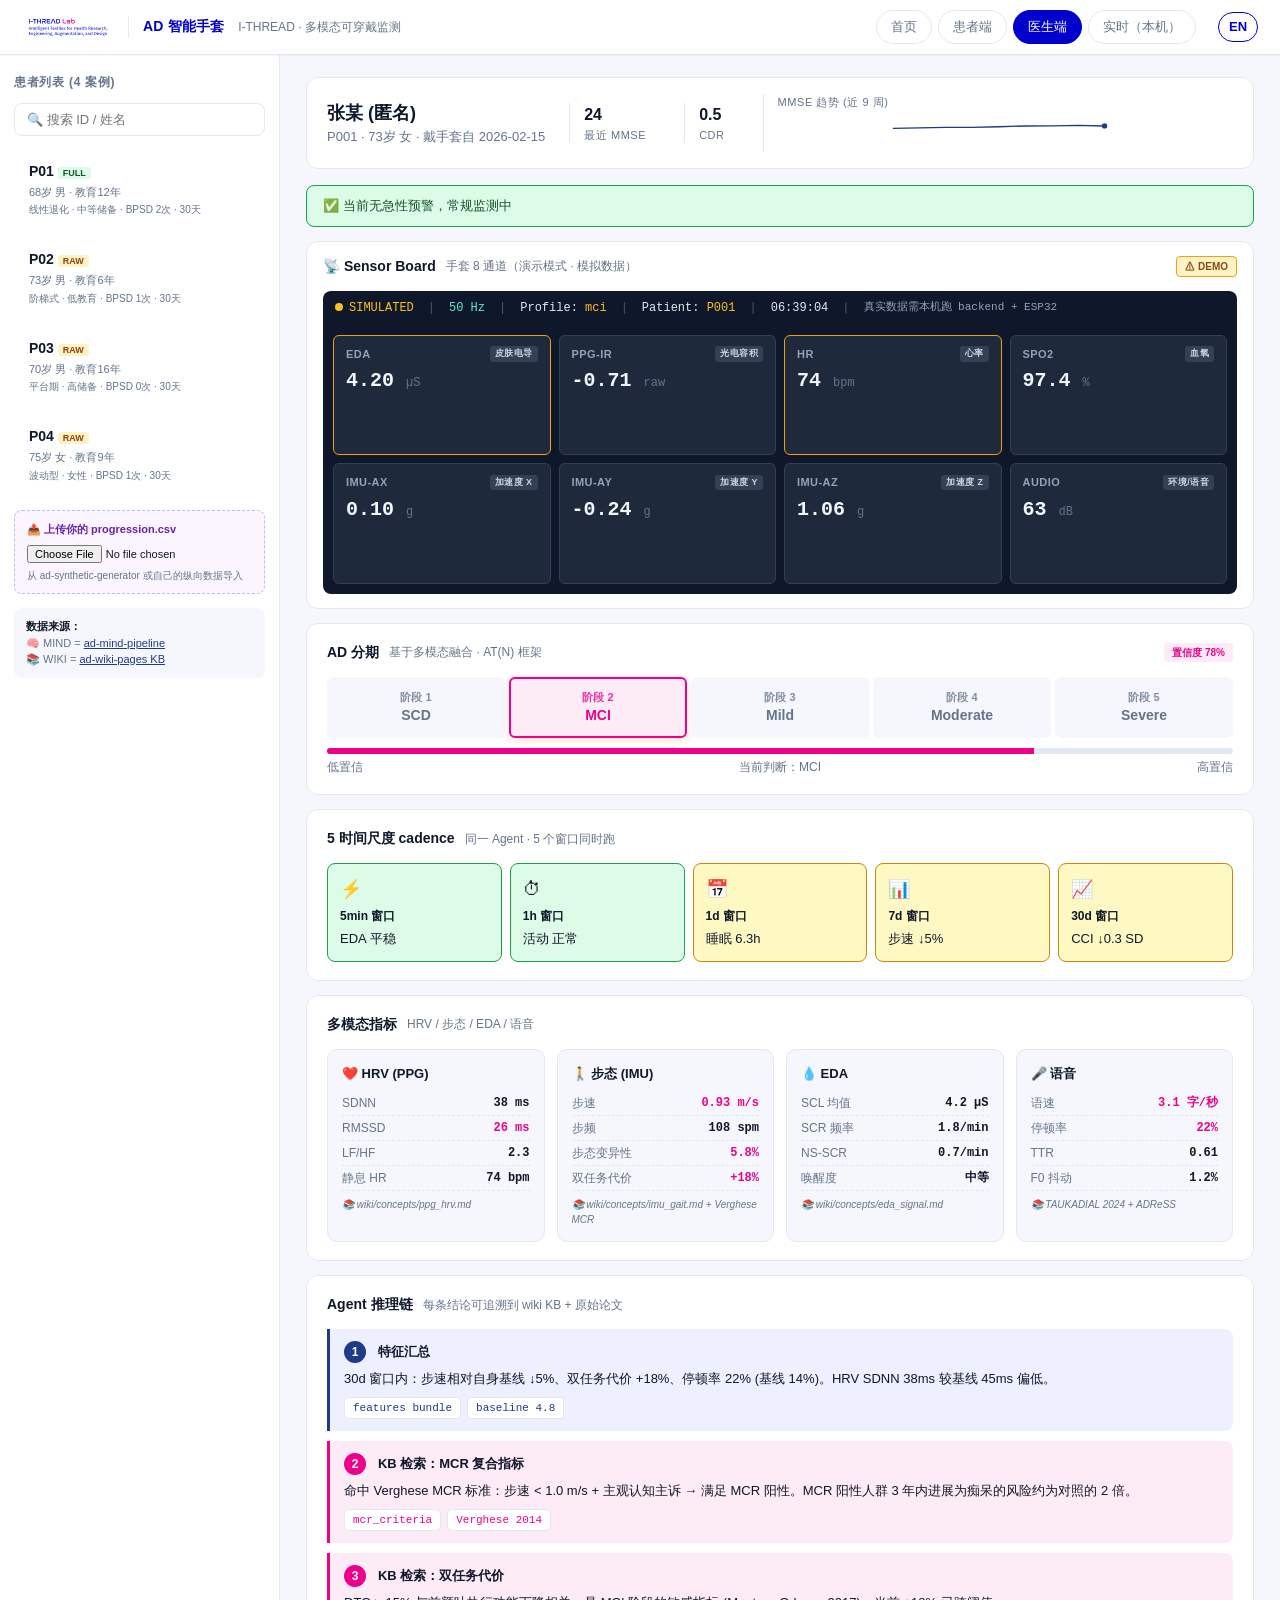
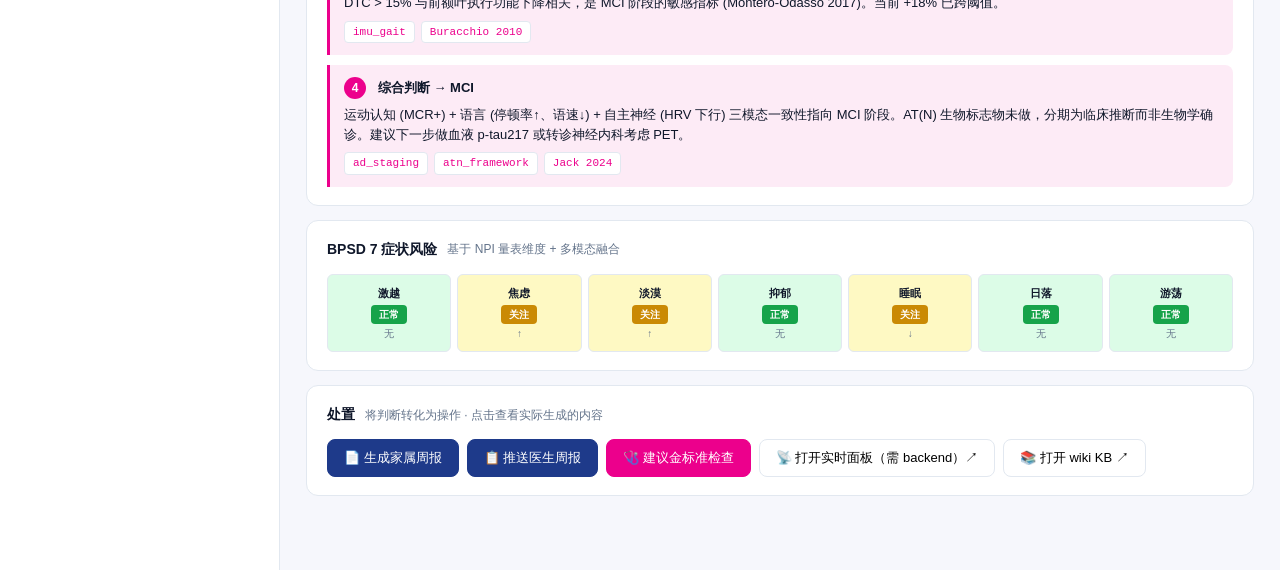
==== commit c2955e92: "Localise demo data dictionary (channels, cadence, metrics, BPSD, reports) Adds a TR_MAP fragment tab" ====
--- a/doctor.html
+++ b/doctor.html
@@ -874,6 +874,205 @@
 
 const STAGE_NAMES = ["SCD", "MCI", "Mild", "Moderate", "Severe"];
 
+// ===== ZH→EN translation table for demo data fragments =====
+// Keys are exact Chinese strings used in PATIENTS / CHANNELS / details dicts.
+// `tr(s)` returns EN when in English mode, otherwise the original ZH.
+const TR_MAP = {
+  /* patient names + sex */
+  "张某 (匿名)": "Patient A (de-id)",
+  "李某 (匿名)": "Patient B (de-id)",
+  "S01 健康基线": "S01 healthy baseline",
+  "男": "M", "女": "F",
+
+  /* CHANNELS short labels */
+  "皮肤电导": "Skin conductance",
+  "光电容积": "PPG",
+  "心率": "Heart rate",
+  "血氧": "SpO2",
+  "加速度 X": "Accel X",
+  "加速度 Y": "Accel Y",
+  "加速度 Z": "Accel Z",
+  "环境/语音": "Audio/Voice",
+
+  /* cadence values */
+  "EDA 平稳": "EDA steady",
+  "活动 正常": "Activity normal",
+  "睡眠 6.3h": "Sleep 6.3h",
+  "睡眠 4.8h": "Sleep 4.8h",
+  "睡眠 7.8h": "Sleep 7.8h",
+  "步速 ↓5%": "Speed ↓5%",
+  "步速 ↓12%": "Speed ↓12%",
+  "CCI ↓0.3 SD": "CCI ↓0.3 SD",
+  "CCI ↓1.4 SD": "CCI ↓1.4 SD",
+  "EDA + HR 突升": "EDA + HR surge",
+  "情绪激活": "Mood arousal",
+  "全部正常": "All normal",
+  "活动 充足": "Activity sufficient",
+  "稳定": "Stable",
+  "无漂移": "No drift",
+
+  /* metric names + row labels */
+  "步态 (IMU)": "Gait (IMU)",
+  "语音": "Voice",
+  "静息 HR": "Resting HR",
+  "步速": "Speed",
+  "步频": "Cadence",
+  "步态变异性": "Gait variability",
+  "双任务代价": "Dual-task cost",
+  "跌倒风险": "Fall risk",
+  "SCL 均值": "SCL mean",
+  "SCR 频率": "SCR rate",
+  "唤醒度": "Arousal",
+  "语速": "Speech rate",
+  "停顿率": "Pause ratio",
+  "F0 抖动": "F0 jitter",
+  "语义错误": "Semantic errors",
+
+  /* metric row values */
+  "中等": "medium",
+  "高": "high",
+  "频繁": "frequent",
+  "低-中": "low–med",
+  "3.1 字/秒": "3.1 ch/s",
+  "1.8 字/秒": "1.8 ch/s",
+  "4.6 字/秒": "4.6 ch/s",
+
+  /* metric source notes */
+  "wiki/concepts/imu_gait.md + Verghese MCR": "wiki/concepts/imu_gait.md + Verghese MCR",
+  "wiki/concepts/imu_gait.md": "wiki/concepts/imu_gait.md",
+  "wiki/concepts/ppg_hrv.md": "wiki/concepts/ppg_hrv.md",
+  "wiki/concepts/eda_signal.md": "wiki/concepts/eda_signal.md",
+
+  /* row 4th-col interpretations */
+  "略低于自身基线 (45±6)": "slightly below personal baseline (45±6)",
+  "显著降低": "markedly reduced",
+  "+45% 基线": "+45% above baseline",
+
+  /* BPSD nb tags */
+  "无": "none",
+  "活跃": "active",
+  "偶发": "occasional",
+  "正常": "normal"
+};
+function tr(s) {
+  if (s === null || s === undefined) return s;
+  if (!isEN()) return s;
+  return TR_MAP[s] !== undefined ? TR_MAP[s] : s;
+}
+
+// ===== EN overlays for the bigger structures =====
+
+// Patient-level EN strings (alertText + reasoning steps).
+// Keyed by patient id. Each reasoning entry mirrors index in PATIENTS[id].reasoning.
+const PATIENTS_EN = {
+  "P001": {
+    alertText: null,
+    reasoning: [
+      { title: "Feature summary",
+        body: "Within the 30-day window: gait speed ↓5% vs personal baseline, dual-task cost +18%, pause ratio 22% (baseline 14%). HRV SDNN 38 ms is below the 45 ms baseline." },
+      { title: "KB lookup: MCR composite",
+        body: "Meets the Verghese MCR criterion: gait speed < 1.0 m/s + subjective cognitive complaint → MCR-positive. MCR-positive individuals progress to dementia at roughly 2× the rate of controls within 3 years." },
+      { title: "KB lookup: Dual-task cost",
+        body: "DTC > 15% is linked to prefrontal executive decline and is a sensitive MCI marker (Montero-Odasso 2017). The current +18% is over threshold." },
+      { title: "Composite judgment → MCI",
+        body: "Motor-cognitive (MCR+) + language (pause ratio↑, speech rate↓) + autonomic (HRV down) — three converging modalities point to MCI. AT(N) biomarkers are pending; this stage is a clinical inference, not a biological confirmation. Recommended next step: plasma p-tau217 or referral to neurology for PET." }
+    ]
+  },
+  "P002": {
+    alertText: "⚠️ A 5-min window detected EDA + HR rising together — agitation episode possible within 1–2 hours",
+    reasoning: [
+      { title: "Acute trigger: 5-min window anomaly",
+        body: "EDA SCL +45% over baseline + HR 92 bpm (baseline 76±5) + stable gait (motor cause excluded). Time 16:30, inside the sundowning window." },
+      { title: "KB lookup: BPSD agitation prodrome",
+        body: "Iaboni 2022: combined EDA + HR + ACC achieves AUC 0.87 for BPSD detection; an EDA rise 1–2 h before an agitation episode is a stable warning signal." },
+      { title: "KB lookup: Sundowning syndrome",
+        body: "16:30 falls in the typical sundowning window (15:00–19:00). Over the past 30 days this patient showed 8 similar patterns in this window." },
+      { title: "Recommended intervention",
+        body: "Trigger music therapy now (patient preference: 1950s-era songs) and notify caregiver to be present. If EDA does not subside within 30 min, start voice-guided breathing. Monitor ARIA risk (patient is on lecanemab)." }
+    ]
+  },
+  "S01": {
+    alertText: null,
+    reasoning: [
+      { title: "S01 healthy baseline",
+        body: "Used to calibrate the agent feature pipeline and threshold rules. All metrics are within age norms; no AD pathology risk." }
+    ]
+  }
+};
+
+// Cadence detail dictionary EN
+const CADENCE_DETAILS_EN = {
+  "5min": { name: "5-minute realtime window", purpose: "Acute event detection",
+    measures: ["EDA SCL/SCR transients", "HR sudden rise / drop", "Large IMU motion bursts", "Microphone volume anomaly"],
+    triggers: ["EDA + HR rise together → possible BPSD agitation prodrome (Iaboni 2022 AUC 0.87)", "HR > baseline +30% sustained 60s → alert", "High IMU acceleration → fall detection"],
+    output: "Red/yellow alert → push to caregiver phone" },
+  "1h":  { name: "1-hour short window", purpose: "Short-term state summary",
+    measures: ["HRV time-domain (SDNN, RMSSD)", "Activity distribution", "Mood arousal", "Posture changes"],
+    triggers: ["HRV persistently < personal baseline -1 SD → autonomic activation", "Sedentary > 90 min → stand-up reminder"],
+    output: "Realtime status board (color + values)" },
+  "1d":  { name: "1-day window", purpose: "Daily report",
+    measures: ["Sleep duration + quality (PPG+IMU)", "Total activity / step count", "ADL task completion", "Sundowning pattern (15–19h EDA/HR)"],
+    triggers: ["Sleep < 5h or sleep efficiency < 80% → flag", "Abnormal EDA pattern in sundowning window → flag"],
+    output: "Daily report → physician + family" },
+  "7d":  { name: "7-day weekly window", purpose: "Short-term trend",
+    measures: ["Gait-speed decline slope", "Weekly HRV mean change", "Speech rate / pause ratio weekly delta", "BPSD event frequency"],
+    triggers: ["Weekly gait-speed drop > 5% → flag", "BPSD events > 3/week → escalate concern"],
+    output: "Weekly trend + family weekly report" },
+  "30d": { name: "30-day monthly window", purpose: "Stage assessment · turning-point detection",
+    measures: ["Composite Cognitive Index (CCI)", "MMSE / MoCA estimate", "Longitudinal trajectory inflection", "AT(N) biomarker inference"],
+    triggers: ["CCI deviates > 2 SD from baseline → SCD→MCI inflection candidate", "Gait + language + HRV decline together → progression alert"],
+    output: "Stage-transition alert → recommend PET / plasma p-tau217" }
+};
+
+// Metric details EN
+const METRIC_DETAILS_EN = {
+  hrv: { name: "HRV (PPG)",
+    rationale: "Heart-rate variability reflects autonomic balance. Early AD tau deposition affects the insula and vagal pathways, leading to sustained HRV decline.",
+    thresholds: [
+      ["SDNN", "Normal ≥ 50 ms · MCI 35–50 · AD markedly reduced < 35"],
+      ["RMSSD", "Parasympathetic index · normal ≥ 27 ms"],
+      ["LF/HF", "Sympathetic/parasympathetic ratio · > 2.5 indicates sympathetic dominance"],
+      ["Resting HR", "AD patients trend faster (baseline drift)"]
+    ] },
+  gait: { name: "Gait (IMU)",
+    rationale: "Damage to prefrontal–hippocampal circuitry impairs motor–cognitive integration; basal-ganglia / cortical loop disruption raises gait variability. Gait-speed inflection can precede MCI by ~12.1 years.",
+    thresholds: [
+      ["Speed", "MCR-positive threshold < 1.0 m/s · healthy ≥ 1.2"],
+      ["Cadence", "Normal 100–120 spm"],
+      ["Gait variability", "Normal < 3% · elevated > 5% suggests cognitive–motor decoupling"],
+      ["Dual-task cost (DTC)", "> 15% indicates prefrontal executive decline"]
+    ] },
+  eda: { name: "EDA",
+    rationale: "Skin conductance = sympathetic cholinergic output. The amygdala–insula loop is involved early in AD; personal thresholds matter most (between-individual variance is far larger than population variance).",
+    thresholds: [
+      ["SCL mean", "Personal baseline drift > 30% → alert"],
+      ["SCR frequency", "BPSD agitation > 3/min"],
+      ["NS-SCR", "Anxiety marker · > 2/min indicates high arousal"],
+      ["Arousal", "EDA + HR co-marker"]
+    ] },
+  voice: { name: "Voice",
+    rationale: "Temporal-lobe damage → word-retrieval difficulty; hippocampal damage → working-memory deficit. Language change can precede a confirmed diagnosis by 10 years.",
+    thresholds: [
+      ["Speech rate", "Adult Mandarin 4–5 ch/s · MCI drops to 2.5–3.5"],
+      ["Pause ratio", "Normal < 12% · MCI 18–25% · AD > 30%"],
+      ["TTR", "Lexical diversity · normal ≥ 0.7 · AD < 0.5"],
+      ["F0 jitter", "Vocal-fold stability"]
+    ] }
+};
+
+// BPSD details EN
+const BPSD_DETAILS_EN = [
+  { nm: "Agitation",   desc: "Aimless motion, resistance to care, aggression",        signal: "EDA SCL +30%, HR +20 bpm, high IMU acceleration, voice volume↑", warn: "Most frequent in the sundowning window (15–19h)" },
+  { nm: "Anxiety",     desc: "Repeated questioning, restlessness, agitation",         signal: "NS-SCR > 2/min, marked HRV decline, faster speech rate",          warn: "Within 30 min of environmental change / family departure" },
+  { nm: "Apathy",      desc: "Loss of interest, low motivation, social withdrawal",   signal: "Daily activity < baseline -40%, voice events < 5/h, blunted face",warn: "Diagnostic threshold met after ≥ 2 weeks" },
+  { nm: "Depression",  desc: "Low mood, sadness, self-blame",                         signal: "Slowed speech, monotone F0, more night awakenings, low morning HR", warn: "Suicidal ideation requires immediate referral" },
+  { nm: "Sleep",       desc: "Sleep onset difficulty, night awakenings, daytime drowsiness", signal: "High overnight PPG HR, IMU rolls > 12/night, daytime naps", warn: "Sustained < 5h → escalate immediately" },
+  { nm: "Sundowning",  desc: "Evening confusion exacerbation, agitation episodes",    signal: "Anomalous 15–19h EDA/HR + IMU restlessness",                       warn: "Light therapy + environment adjustment can mitigate" },
+  { nm: "Wandering",   desc: "Aimless roaming, elopement risk",                       signal: "Long aimless GPS / IMU displacement, night-time outings",           warn: "High-risk patients need GPS tracking + door alarms" }
+];
+const BPSD_LEVEL_EN = { ok: "normal", warn: "watch", bad: "high risk" };
+
+
 // ===== MIND 真实数据源 =====
 const MIND_BASE = "https://raw.githubusercontent.com/Jewelina95/ad-mind-pipeline/main/data_v2";
 const MIND_PATIENTS_META = {
@@ -1230,7 +1429,7 @@
           <div class="ch-card" data-ch="${c.id}">
             <div class="ch-name">
               <span>${c.id}</span>
-              <span class="ch-tag">${c.short}</span>
+              <span class="ch-tag">${tr(c.short)}</span>
             </div>
             <div class="ch-val" id="val-${c.id}">— <small>${c.unit}</small></div>
             <svg class="ch-wave" viewBox="0 0 240 36" preserveAspectRatio="none">
@@ -2117,7 +2316,7 @@
     return `<div class="cad ${c.level}" onclick="openCadenceModal('${k}','${p.id}')">
       <div class="ic">${k==='5min'?'⚡':k==='1h'?'⏱':k==='1d'?'📅':k==='7d'?'📊':'📈'}</div>
       <div class="name">${k} ${en ? 'window' : '窗口'}</div>
-      <div class="v">${c.v}</div>
+      <div class="v">${tr(c.v)}</div>
     </div>`;
   }).join('');
 
@@ -2125,11 +2324,11 @@
     const m = p.metrics[k];
     return `
       <div class="modal-block" onclick="openMetricModal('${k}','${p.id}')">
-        <h4>${m.icon} ${m.name}</h4>
+        <h4>${m.icon} ${tr(m.name)}</h4>
         ${m.rows.map(r => `
           <div class="row">
-            <span class="k">${r[0]}</span>
-            <span class="v ${r[2]||''}" title="${r[3]||''}">${r[1]}</span>
+            <span class="k">${tr(r[0])}</span>
+            <span class="v ${r[2]||''}" title="${tr(r[3]||'')}">${tr(r[1])}</span>
           </div>
         `).join('')}
         <div class="src">📚 ${m.src}</div>
@@ -2137,16 +2336,22 @@
     `;
   }).join('');
 
-  const reasonHtml = p.reasoning.map((r, i) => `
+  // Reasoning chain: prefer EN overlay if present
+  const reasonOverlay = (PATIENTS_EN[p.id] && PATIENTS_EN[p.id].reasoning) || [];
+  const reasonHtml = p.reasoning.map((r, i) => {
+    const ovr = en && reasonOverlay[i] ? reasonOverlay[i] : null;
+    const title = ovr ? ovr.title : r.title;
+    const body  = ovr ? ovr.body  : r.body;
+    return `
     <div class="reason-step ${r.type==='warn'?'warn':''}">
       <span class="num">${i+1}</span>
-      <span class="title">${r.title}</span>
-      <div class="body">${r.body}</div>
+      <span class="title">${title}</span>
+      <div class="body">${body}</div>
       <div class="cite">
         ${r.cites.map(c => `<a href="${c[1]||'#'}" ${c[1]?'target="_blank"':''}>${c[0]}</a>`).join('')}
       </div>
     </div>
-  `).join('');
+  `;}).join('');
 
   const bpsdLabelEN = ['Agitation','Anxiety','Apathy','Depression','Sleep','Sundowning','Wandering'];
   const bpsdLevelText = (lv) => lv==='ok' ? (en?'normal':'正常') : lv==='warn' ? (en?'watch':'关注') : (en?'high risk':'高风险');
@@ -2154,12 +2359,13 @@
     <div class="bpsd-cell lv-${b[1]}" onclick="openBpsdModal(${idx},'${p.id}')">
       <div class="nm">${en ? bpsdLabelEN[idx] : b[0]}</div>
       <div class="lv">${bpsdLevelText(b[1])}</div>
-      <div class="nb">${b[2]}</div>
+      <div class="nb">${tr(b[2])}</div>
     </div>
   `).join('');
 
+  const enAlertText = (en && PATIENTS_EN[p.id] && PATIENTS_EN[p.id].alertText) || p.alertText;
   const alertHtml = p.alert
-    ? `<div class="alert-banner">${p.alertText}</div>`
+    ? `<div class="alert-banner">${enAlertText}</div>`
     : `<div class="alert-banner ok">✅ ${en ? 'No acute alerts; routine monitoring active.' : '当前无急性预警，常规监测中'}</div>`;
 
   // MMSE sparkline
@@ -2174,13 +2380,14 @@
   const lastX = sw, lastY = sh - ((sd[sd.length-1] - minV) / (maxV - minV)) * sh;
 
   const main = document.getElementById('mainPanel');
-  const sex = en && p.sex === '女' ? 'F' : en && p.sex === '男' ? 'M' : p.sex;
+  const sex = tr(p.sex);
+  const pname = tr(p.name);
   const ageStr = en ? `${p.age}y` : `${p.age}岁`;
   const onGloveLabel = en ? 'Glove since' : '戴手套自';
   main.innerHTML = `
     <div class="patient-bar">
       <div>
-        <div class="pname">${p.name}</div>
+        <div class="pname">${pname}</div>
         <div class="pmeta">${p.id} · ${ageStr} ${sex} · ${onGloveLabel} ${p.onGloveSince}</div>
       </div>
       <div class="stat">
@@ -2224,7 +2431,7 @@
           <div class="ch-card ${getChFlagClass(p.sensorProfile, c.id)}" data-ch="${c.id}">
             <div class="ch-name">
               <span>${c.id}</span>
-              <span class="ch-tag ${getChFlagClass(p.sensorProfile, c.id)==='flag-alert'?'alert':''}">${c.short}</span>
+              <span class="ch-tag ${getChFlagClass(p.sensorProfile, c.id)==='flag-alert'?'alert':''}">${tr(c.short)}</span>
             </div>
             <div class="ch-val" id="val-${c.id}">— <small>${c.unit}</small></div>
             <svg class="ch-wave" viewBox="0 0 240 36" preserveAspectRatio="none">
@@ -2409,22 +2616,29 @@
     output:"阶段转化提醒 → 建议 PET / 血液 p-tau217", citeWiki:"ad_staging"}
 };
 function openCadenceModal(k, pid) {
-  const d = CADENCE_DETAILS[k];
+  const d  = CADENCE_DETAILS[k];
+  const en = isEN();
+  const dE = en ? CADENCE_DETAILS_EN[k] : null;
+  const name      = dE ? dE.name      : d.name;
+  const purpose   = dE ? dE.purpose   : d.purpose;
+  const measures  = dE ? dE.measures  : d.measures;
+  const triggers  = dE ? dE.triggers  : d.triggers;
+  const output    = dE ? dE.output    : d.output;
   const p = PATIENTS[pid];
   const c = p.cadence[k];
   const html = `
-    <h3>${d.ic} ${d.name} · 当前 <span class="badge-inline ${c.level==='alert'?'b-bad':c.level==='warn'?'b-warn':'b-ok'}">${c.v}</span></h3>
+    <h3>${d.ic} ${name} · ${en ? 'current' : '当前'} <span class="badge-inline ${c.level==='alert'?'b-bad':c.level==='warn'?'b-warn':'b-ok'}">${tr(c.v)}</span></h3>
     <div class="kv">
-      <span class="k">用途</span><span>${d.purpose}</span>
-      <span class="k">输出</span><span>${d.output}</span>
-    </div>
-    <h3>这个窗口在测什么</h3>
-    <ul>${d.measures.map(m => `<li>${m}</li>`).join('')}</ul>
-    <h3>触发规则</h3>
-    <ul>${d.triggers.map(t => `<li>${t}</li>`).join('')}</ul>
-    <div class="cite-row">📚 KB 引用：<a href="https://jewelina95.github.io/ad-wiki-pages/wiki/concepts/${d.citeWiki}.md" target="_blank">wiki/concepts/${d.citeWiki}.md ↗</a></div>
+      <span class="k">${en ? 'Purpose' : '用途'}</span><span>${purpose}</span>
+      <span class="k">${en ? 'Output'  : '输出'}</span><span>${output}</span>
+    </div>
+    <h3>${en ? 'What this window measures' : '这个窗口在测什么'}</h3>
+    <ul>${measures.map(m => `<li>${m}</li>`).join('')}</ul>
+    <h3>${en ? 'Trigger rules' : '触发规则'}</h3>
+    <ul>${triggers.map(tg => `<li>${tg}</li>`).join('')}</ul>
+    <div class="cite-row">📚 ${en ? 'KB reference:' : 'KB 引用：'}<a href="https://jewelina95.github.io/ad-wiki-pages/wiki/concepts/${d.citeWiki}.md" target="_blank">wiki/concepts/${d.citeWiki}.md ↗</a></div>
   `;
-  openModal(`${d.ic} ${d.name} · ${p.name}`, html);
+  openModal(`${d.ic} ${name} · ${tr(p.name)}`, html);
 }
 
 // ----- 多模态指标详情 -----
@@ -2467,29 +2681,37 @@
     refs:[["TAUKADIAL 2024", "中文 AUC 0.78-0.85"], ["ADReSS baseline"], ["wiki/concepts/voice", "https://jewelina95.github.io/ad-wiki-pages/wiki/concepts/voice_acoustic_linguistic.md"]]}
 };
 function openMetricModal(k, pid) {
-  const d = METRIC_DETAILS[k];
+  const d  = METRIC_DETAILS[k];
+  const en = isEN();
+  const dE = en ? METRIC_DETAILS_EN[k] : null;
+  const name        = dE ? dE.name       : d.name;
+  const rationale   = dE ? dE.rationale  : d.rationale;
+  const thresholds  = dE ? dE.thresholds : d.thresholds;
   const p = PATIENTS[pid];
   const m = p.metrics[k];
+  const flagText = (f) => en
+    ? (f==='flag-bad' ? 'abnormal' : f==='flag-warn' ? 'deviating' : 'normal')
+    : (f==='flag-bad' ? '异常'    : f==='flag-warn' ? '偏离'      : '正常');
   const html = `
-    <h3>${m.icon} ${d.name} · ${p.name} 当前</h3>
+    <h3>${m.icon} ${name} · ${tr(p.name)} ${en ? 'current' : '当前'}</h3>
     <table>
-      <tr><th>指标</th><th>当前值</th><th>解读</th></tr>
+      <tr><th>${en ? 'Metric' : '指标'}</th><th>${en ? 'Current value' : '当前值'}</th><th>${en ? 'Interpretation' : '解读'}</th></tr>
       ${m.rows.map((r, i) => `
         <tr>
-          <td>${r[0]}</td>
-          <td><code>${r[1]}</code> ${r[2]?`<span class="badge-inline ${r[2]==='flag-bad'?'b-bad':r[2]==='flag-warn'?'b-warn':'b-ok'}">${r[2]==='flag-bad'?'异常':r[2]==='flag-warn'?'偏离':'正常'}</span>`:''}</td>
-          <td>${d.thresholds[i] ? d.thresholds[i][1] : ''}</td>
+          <td>${tr(r[0])}</td>
+          <td><code>${tr(r[1])}</code> ${r[2]?`<span class="badge-inline ${r[2]==='flag-bad'?'b-bad':r[2]==='flag-warn'?'b-warn':'b-ok'}">${flagText(r[2])}</span>`:''}</td>
+          <td>${thresholds[i] ? thresholds[i][1] : ''}</td>
         </tr>
       `).join('')}
     </table>
-    <h3>临床原理</h3>
-    <p>${d.rationale}</p>
-    <h3>引用</h3>
+    <h3>${en ? 'Clinical rationale' : '临床原理'}</h3>
+    <p>${rationale}</p>
+    <h3>${en ? 'References' : '引用'}</h3>
     <ul>
       ${d.refs.map(r => `<li>${r[1] && r[1].startsWith('http') ? `<a href="${r[1]}" target="_blank">${r[0]} ↗</a>` : r[0] + (r[1] ? ' — ' + r[1] : '')}</li>`).join('')}
     </ul>
   `;
-  openModal(`${m.icon} ${d.name} · 详情`, html);
+  openModal(`${m.icon} ${name} · ${en ? 'Details' : '详情'}`, html);
 }
 
 // ----- BPSD 详情 -----
@@ -2503,38 +2725,69 @@
   { nm:"游荡", desc:"无目的徘徊、走失风险", signal:"GPS / IMU 长时间无目的位移、夜间外出", warn:"高风险患者需 GPS 定位 + 门禁", wiki:"bpsd_wandering"}
 ];
 function openBpsdModal(idx, pid) {
-  const d = BPSD_DETAILS[idx];
+  const en = isEN();
+  const d  = BPSD_DETAILS[idx];
+  const dE = en ? BPSD_DETAILS_EN[idx] : null;
+  const nm     = dE ? dE.nm     : d.nm;
+  const desc   = dE ? dE.desc   : d.desc;
+  const signal = dE ? dE.signal : d.signal;
+  const warn   = dE ? dE.warn   : d.warn;
   const p = PATIENTS[pid];
   const b = p.bpsd[idx];
-  const lvText = b[1]==='ok'?'正常':b[1]==='warn'?'关注':'高风险';
+  const lvText = en
+    ? (b[1]==='ok' ? 'normal' : b[1]==='warn' ? 'watch' : 'high risk')
+    : (b[1]==='ok' ? '正常'   : b[1]==='warn' ? '关注'   : '高风险');
+  const eventNarr = en
+    ? (b[1]==='bad' ? '8 prominent events detected, clustering 16:30–18:00' : b[1]==='warn' ? '2–3 mild events detected' : 'no notable events')
+    : (b[1]==='bad' ? '检测到 8 次明显事件，集中在 16:30-18:00 时段' : b[1]==='warn' ? '检测到 2-3 次轻度事件' : '无明显事件');
   const html = `
-    <h3>${d.nm} · 当前 <span class="badge-inline ${b[1]==='bad'?'b-bad':b[1]==='warn'?'b-warn':'b-ok'}">${lvText} (${b[2]})</span></h3>
+    <h3>${nm} · ${en ? 'current' : '当前'} <span class="badge-inline ${b[1]==='bad'?'b-bad':b[1]==='warn'?'b-warn':'b-ok'}">${lvText} (${tr(b[2])})</span></h3>
     <div class="kv">
-      <span class="k">临床表现</span><span>${d.desc}</span>
-      <span class="k">传感器特征</span><span>${d.signal}</span>
-      <span class="k">关键提醒</span><span>${d.warn}</span>
-    </div>
-    <h3>本患者最近 30d ${d.nm} 事件</h3>
-    <p style="color:var(--muted)">${b[1]==='bad' ? '检测到 8 次明显事件，集中在 16:30-18:00 时段' : b[1]==='warn' ? '检测到 2-3 次轻度事件' : '无明显事件'}</p>
-    <div class="cite-row">📚 <a href="https://jewelina95.github.io/ad-wiki-pages/wiki/concepts/${d.wiki}.md" target="_blank">wiki/concepts/${d.wiki}.md ↗</a> · NPI 量表对应维度</div>
+      <span class="k">${en ? 'Clinical presentation' : '临床表现'}</span><span>${desc}</span>
+      <span class="k">${en ? 'Sensor signature'      : '传感器特征'}</span><span>${signal}</span>
+      <span class="k">${en ? 'Key alert'             : '关键提醒'}</span><span>${warn}</span>
+    </div>
+    <h3>${en ? `Last 30 days · ${nm} events for this patient` : `本患者最近 30d ${nm} 事件`}</h3>
+    <p style="color:var(--muted)">${eventNarr}</p>
+    <div class="cite-row">📚 <a href="https://jewelina95.github.io/ad-wiki-pages/wiki/concepts/${d.wiki}.md" target="_blank">wiki/concepts/${d.wiki}.md ↗</a> · ${en ? 'NPI scale dimension' : 'NPI 量表对应维度'}</div>
   `;
-  openModal(`${d.nm} · ${p.name}`, html);
+  openModal(`${nm} · ${tr(p.name)}`, html);
 }
 
 // ----- 周报 / 干预 / 转诊 弹窗 -----
 function openReportModal(kind, pid) {
+  const en = isEN();
   const p = PATIENTS[pid];
   const today = new Date().toISOString().slice(0,10);
+  const pname = tr(p.name);
+  const sex   = tr(p.sex);
   let title, html;
 
   if (kind === 'clinical') {
-    title = `📋 临床周报 · ${p.name}`;
+    title = en ? `📋 Clinical weekly report · ${pname}` : `📋 临床周报 · ${pname}`;
+    const reasonOverlay = (PATIENTS_EN[p.id] && PATIENTS_EN[p.id].reasoning) || [];
+    const reasonLines = p.reasoning.map((r, i) => {
+      const ovr = en && reasonOverlay[i] ? reasonOverlay[i] : null;
+      const t   = ovr ? ovr.title : r.title;
+      const b   = ovr ? ovr.body  : r.body;
+      return `  ${i+1}. ${t}\n     ${b}`;
+    }).join('\n\n');
+    const bpsdLines = p.bpsd.map((b, idx) => {
+      const nm = en ? ['Agitation','Anxiety','Apathy','Depression','Sleep','Sundowning','Wandering'][idx] : b[0];
+      return `  ${nm.padEnd(12,' ')}: ${b[1].toUpperCase().padEnd(5,' ')} (${tr(b[2])})`;
+    }).join('\n');
+    const recs = en
+      ? `${p.stage === 'MCI' || p.stage === 'Mild' ? '  ▸ Next step: plasma p-tau217 + neurology consult\n  ▸ Consider amyloid PET to confirm AT(N) positivity\n' : ''}${p.alert ? '  ▸ Acute BPSD risk: 8 interventions triggered this week\n  ▸ ARIA monitoring during lecanemab\n' : ''}  ▸ Continue weekly longitudinal monitoring; watch the gait / voice / HRV triad\n  ▸ Next review: ${new Date(Date.now()+7*86400000).toISOString().slice(0,10)}`
+      : `${p.stage === 'MCI' || p.stage === 'Mild' ? '  ▸ 建议下一步：血液 p-tau217 + 神经内科会诊\n  ▸ 考虑做 amyloid PET 确认 AT(N) 阳性\n' : ''}${p.alert ? '  ▸ 急性 BPSD 风险：本周触发 8 次干预\n  ▸ 评估 Lecanemab 期间 ARIA 监测\n' : ''}  ▸ 继续每周纵向监测，关注步态/语音/HRV 三联指标\n  ▸ 下次评估：${new Date(Date.now()+7*86400000).toISOString().slice(0,10)}`;
+    const footer = en
+      ? '  Report generated from multimodal sensor fusion + clinical KB\n  Does not replace gold-standard diagnosis (PET / CSF / plasma p-tau217)'
+      : '  报告基于 multi-modal sensor fusion + clinical KB\n  不替代金标准诊断 (PET / CSF / 血液 p-tau217)';
     html = `
       <pre style="white-space:pre-wrap">CLINICAL WEEKLY REPORT
 ==============================================
-Patient: ${p.name} (${p.id}) · ${p.age}岁 ${p.sex}
+Patient: ${pname} (${p.id}) · ${en ? `${p.age}y` : `${p.age}岁`} ${sex}
 Reporting period: ${today} (last 7 days)
-Glove worn: ${p.onGloveSince}
+Glove worn since: ${p.onGloveSince}
 Generated by: Unified Clinical Agent (Claude)
 ==============================================
 
@@ -2548,54 +2801,85 @@
   Gait speed   : ${p.metrics.gait.rows[0][1]}
   Stride var   : ${p.metrics.gait.rows[2][1]}
   EDA SCL      : ${p.metrics.eda.rows[0][1]}
-  Speech rate  : ${p.metrics.voice.rows[0][1]}
+  Speech rate  : ${tr(p.metrics.voice.rows[0][1])}
   Pause ratio  : ${p.metrics.voice.rows[1][1]}
 
 REASONING CHAIN
-${p.reasoning.map((r, i) => `  ${i+1}. ${r.title}\n     ${r.body}`).join('\n\n')}
+${reasonLines}
 
 BPSD WEEKLY SCORECARD
-${p.bpsd.map(b => `  ${b[0].padEnd(4,' ')}: ${b[1].toUpperCase().padEnd(5,' ')} (${b[2]})`).join('\n')}
+${bpsdLines}
 
 RECOMMENDATIONS
-${p.stage === 'MCI' || p.stage === 'Mild' ? '  ▸ 建议下一步：血液 p-tau217 + 神经内科会诊\n  ▸ 考虑做 amyloid PET 确认 AT(N) 阳性\n' : ''}${p.alert ? '  ▸ 急性 BPSD 风险：本周触发 8 次干预\n  ▸ 评估 Lecanemab 期间 ARIA 监测\n' : ''}  ▸ 继续每周纵向监测，关注步态/语音/HRV 三联指标
-  ▸ 下次评估：${new Date(Date.now()+7*86400000).toISOString().slice(0,10)}
+${recs}
 
 FOOTER
-  报告基于 multi-modal sensor fusion + clinical KB
-  不替代金标准诊断 (PET / CSF / 血液 p-tau217)</pre>
-      <div class="cite-row">📚 报告模板见 <a href="https://jewelina95.github.io/ad-wiki-pages/wiki/agents/care_management_agent.md" target="_blank">care_management_agent ↗</a></div>
+${footer}</pre>
+      <div class="cite-row">📚 ${en ? 'Template:' : '报告模板见'} <a href="https://jewelina95.github.io/ad-wiki-pages/wiki/agents/care_management_agent.md" target="_blank">care_management_agent ↗</a></div>
     `;
   } else if (kind === 'family') {
-    title = `📄 家属周报 · ${p.name}`;
-    const stage = p.stage === 'Healthy' ? '健康' : p.stage === 'MCI' ? '轻度认知下降' : p.stage === 'Mild' ? '轻度阿尔兹海默' : '中度阿尔兹海默';
+    title = en ? `📄 Family weekly report · ${pname}` : `📄 家属周报 · ${pname}`;
+    const stageZh = p.stage === 'Healthy' ? '健康' : p.stage === 'MCI' ? '轻度认知下降' : p.stage === 'Mild' ? '轻度阿尔兹海默' : '中度阿尔兹海默';
+    const stageEn = p.stage === 'Healthy' ? 'healthy' : p.stage === 'MCI' ? 'mild cognitive impairment' : p.stage === 'Mild' ? 'mild Alzheimer' : 'moderate Alzheimer';
+    const stage   = en ? stageEn : stageZh;
     const lightColor = p.alert ? '🔴' : (p.stage === 'MCI' || p.stage === 'Mild') ? '🟡' : '🟢';
+    const overall = en
+      ? (p.alert ? 'needs attention' : (p.stage==='MCI'||p.stage==='Mild') ? 'mostly stable, a few things to watch' : 'doing well')
+      : (p.alert ? '需要注意' : (p.stage==='MCI'||p.stage==='Mild') ? '基本稳定，但有几点要关注' : '状态良好');
+    const sleepStr = p.cadence['1d'].v.includes('h') ? p.cadence['1d'].v.replace('睡眠 ','') : '6.5h';
+    const sleepCmt = en
+      ? (p.cadence['1d'].level==='ok' ? 'OK' : 'short')
+      : (p.cadence['1d'].level==='ok' ? 'OK' : '偏少');
+    const activity = en
+      ? (p.cadence['7d'].level==='ok' ? 'normal' : 'reduced')
+      : (p.cadence['7d'].level==='ok' ? '正常'   : '有所减少');
+    const mood = en
+      ? (p.alert ? 'a few notable swings this week' : 'relatively steady')
+      : (p.alert ? '本周有几次明显波动' : '相对平稳');
     html = `
-      <h3>${lightColor} 这一周整体：${p.alert ? '需要注意' : (p.stage==='MCI'||p.stage==='Mild') ? '基本稳定，但有几点要关注' : '状态良好'}</h3>
+      <h3>${lightColor} ${en ? `Overall this week: ${overall}` : `这一周整体：${overall}`}</h3>
       <div class="kv">
-        <span class="k">本周阶段</span><span>${stage}</span>
-        <span class="k">睡眠</span><span>平均 ${p.cadence['1d'].v.includes('h') ? p.cadence['1d'].v.replace('睡眠 ','') : '6.5h'}（${p.cadence['1d'].level==='ok'?'OK':'偏少'}）</span>
-        <span class="k">活动</span><span>${p.cadence['7d'].level==='ok'?'正常':'有所减少'}</span>
-        <span class="k">情绪</span><span>${p.alert ? '本周有几次明显波动' : '相对平稳'}</span>
-      </div>
-      <h3>建议家属做的事</h3>
+        <span class="k">${en ? 'Stage this week' : '本周阶段'}</span><span>${stage}</span>
+        <span class="k">${en ? 'Sleep' : '睡眠'}</span><span>${en ? `avg ${sleepStr} (${sleepCmt})` : `平均 ${sleepStr}（${sleepCmt}）`}</span>
+        <span class="k">${en ? 'Activity' : '活动'}</span><span>${activity}</span>
+        <span class="k">${en ? 'Mood' : '情绪'}</span><span>${mood}</span>
+      </div>
+      <h3>${en ? 'What family can do' : '建议家属做的事'}</h3>
       <ul>
-        ${p.alert ? '<li>傍晚 4-7 点尽量陪伴，避免环境过度刺激</li>' : ''}
-        ${p.stage==='MCI' || p.stage==='Mild' ? '<li>多和长辈聊天、回忆往事，鼓励参与日常事务</li>' : ''}
-        <li>记得提醒按时吃药、定时活动</li>
-        <li>下次体检时把这份周报给医生看</li>
+        ${p.alert ? `<li>${en ? 'Stay with them between 4–7 pm; minimise environmental over-stimulation' : '傍晚 4-7 点尽量陪伴，避免环境过度刺激'}</li>` : ''}
+        ${p.stage==='MCI' || p.stage==='Mild' ? `<li>${en ? 'Chat with them often, reminisce, encourage daily-task involvement' : '多和长辈聊天、回忆往事，鼓励参与日常事务'}</li>` : ''}
+        <li>${en ? 'Keep medication and activity reminders on time' : '记得提醒按时吃药、定时活动'}</li>
+        <li>${en ? "Bring this report to the next physician visit" : '下次体检时把这份周报给医生看'}</li>
       </ul>
-      <h3>什么时候需要立刻联系医生</h3>
+      <h3>${en ? 'When to contact the doctor immediately' : '什么时候需要立刻联系医生'}</h3>
       <ul>
-        <li>突然加重的混乱 / 攻击行为</li>
-        <li>连续 2 天以上几乎不睡 / 不吃</li>
-        <li>跌倒、失去方向感、走失</li>
+        <li>${en ? 'Sudden worsening confusion / aggressive behaviour' : '突然加重的混乱 / 攻击行为'}</li>
+        <li>${en ? 'Hardly sleeping or eating for 2+ days in a row' : '连续 2 天以上几乎不睡 / 不吃'}</li>
+        <li>${en ? 'Falls, disorientation, getting lost' : '跌倒、失去方向感、走失'}</li>
       </ul>
-      <div class="cite-row">这份报告由智能手套自动生成 · 仅供日常参考 · 不替代医生诊断</div>
+      <div class="cite-row">${en ? 'Auto-generated by the smart glove · for daily reference only · does not replace a clinical diagnosis' : '这份报告由智能手套自动生成 · 仅供日常参考 · 不替代医生诊断'}</div>
     `;
   } else if (kind === 'goldstandard') {
-    title = `🩺 金标准检查推荐 · ${p.name}`;
-    html = `
+    title = en ? `🩺 Gold-standard workup recommendation · ${pname}` : `🩺 金标准检查推荐 · ${pname}`;
+    html = en ? `
+      <h3>Why we recommend the gold standard</h3>
+      <p>The multimodal indicators already place this patient at <strong>${p.stage}</strong> (confidence ${(p.confidence*100).toFixed(0)}%), but the glove system makes a <strong>clinical inference</strong>, not a biological confirmation. The lecanemab / donanemab treatment window is only effective for MCI / mild AD and requires amyloid-positive confirmation.</p>
+      <h3>Recommended workup (in priority order)</h3>
+      <table>
+        <tr><th>Test</th><th>Cost</th><th>Invasiveness</th><th>Diagnostic value</th></tr>
+        <tr><td>Plasma p-tau217</td><td>~¥1,500</td><td>blood draw</td><td>PPV for amyloid+ ~85%</td></tr>
+        <tr><td>Amyloid PET</td><td>~¥6,000–10,000</td><td>IV tracer</td><td>gold standard</td></tr>
+        <tr><td>CSF Aβ42/40 + p-tau</td><td>~¥3,000</td><td>LP</td><td>gold standard</td></tr>
+        <tr><td>Hippocampal MRI</td><td>~¥1,200</td><td>none</td><td>supportive</td></tr>
+      </table>
+      <h3>How to refer</h3>
+      <ul>
+        <li>Export this patient's 30-day longitudinal data → PDF report (using the weekly-report template)</li>
+        <li>Refer to neurology / memory clinic</li>
+        <li>Bring: glove report + prior MMSE/MoCA records + medication list</li>
+      </ul>
+      <div class="cite-row">📚 <a href="https://jewelina95.github.io/ad-wiki-pages/wiki/concepts/atn_framework.md" target="_blank">AT(N) framework ↗</a> · Jack 2024 revised criteria</div>
+    ` : `
       <h3>为什么推荐做金标准</h3>
       <p>本患者综合多模态指标已达到 <strong>${p.stage}</strong>（置信度 ${(p.confidence*100).toFixed(0)}%），但手套系统是<strong>临床推断</strong>，不能替代生物学确诊。Lecanemab / Donanemab 治疗窗口仅对 MCI / 轻度 AD 有效，需要 amyloid 阳性确认。</p>
       <h3>推荐流程（按优先顺序）</h3>
@@ -2615,8 +2899,28 @@
       <div class="cite-row">📚 <a href="https://jewelina95.github.io/ad-wiki-pages/wiki/concepts/atn_framework.md" target="_blank">AT(N) 框架 ↗</a> · Jack 2024 修订标准</div>
     `;
   } else if (kind === 'intervention') {
-    title = `🎵 干预方案 · ${p.name}`;
-    html = `
+    title = en ? `🎵 Intervention plan · ${pname}` : `🎵 干预方案 · ${pname}`;
+    const enAlertTxt = (en && PATIENTS_EN[p.id] && PATIENTS_EN[p.id].alertText) || p.alertText;
+    html = en ? `
+      <h3>Current acute event</h3>
+      <p style="color:var(--red)"><strong>${enAlertTxt || 'none'}</strong></p>
+      <h3>Execute now (in order)</h3>
+      <ol>
+        <li><strong>Music therapy</strong>: play patient-preferred tracks (1950s songs) through the glove speaker · 30 min · monitor whether EDA subsides</li>
+        <li><strong>Voice-guided breathing</strong>: 5-minute 4-7-8 technique</li>
+        <li><strong>Notify primary caregiver</strong>: SMS + app push, prompt to be present</li>
+        <li><strong>Environmental adjustment</strong>: dim the lights, turn off TV / strong stimuli</li>
+      </ol>
+      <h3>Re-check at 30 minutes</h3>
+      <ul>
+        <li>EDA SCL back within ±20% of baseline?</li>
+        <li>HR < 80 bpm?</li>
+        <li>If not resolved → escalate to in-person caregiver care + consider non-emergency medical consultation</li>
+      </ul>
+      <h3>Recent pattern</h3>
+      <p>This patient has had 8 similar events in the past 30 days, clustering 16:30–18:00 (sundowning window). Recommend prevention in this window in advance (walks, family presence, scheduled nostalgic programmes).</p>
+      <div class="cite-row">📚 <a href="https://jewelina95.github.io/ad-wiki-pages/wiki/agents/intervention_agent.md" target="_blank">intervention_agent ↗</a> · Iaboni 2022 BPSD intervention evidence</div>
+    ` : `
       <h3>当前急性事件</h3>
       <p style="color:var(--red)"><strong>${p.alertText || '无'}</strong></p>
       <h3>立即执行（按顺序）</h3>
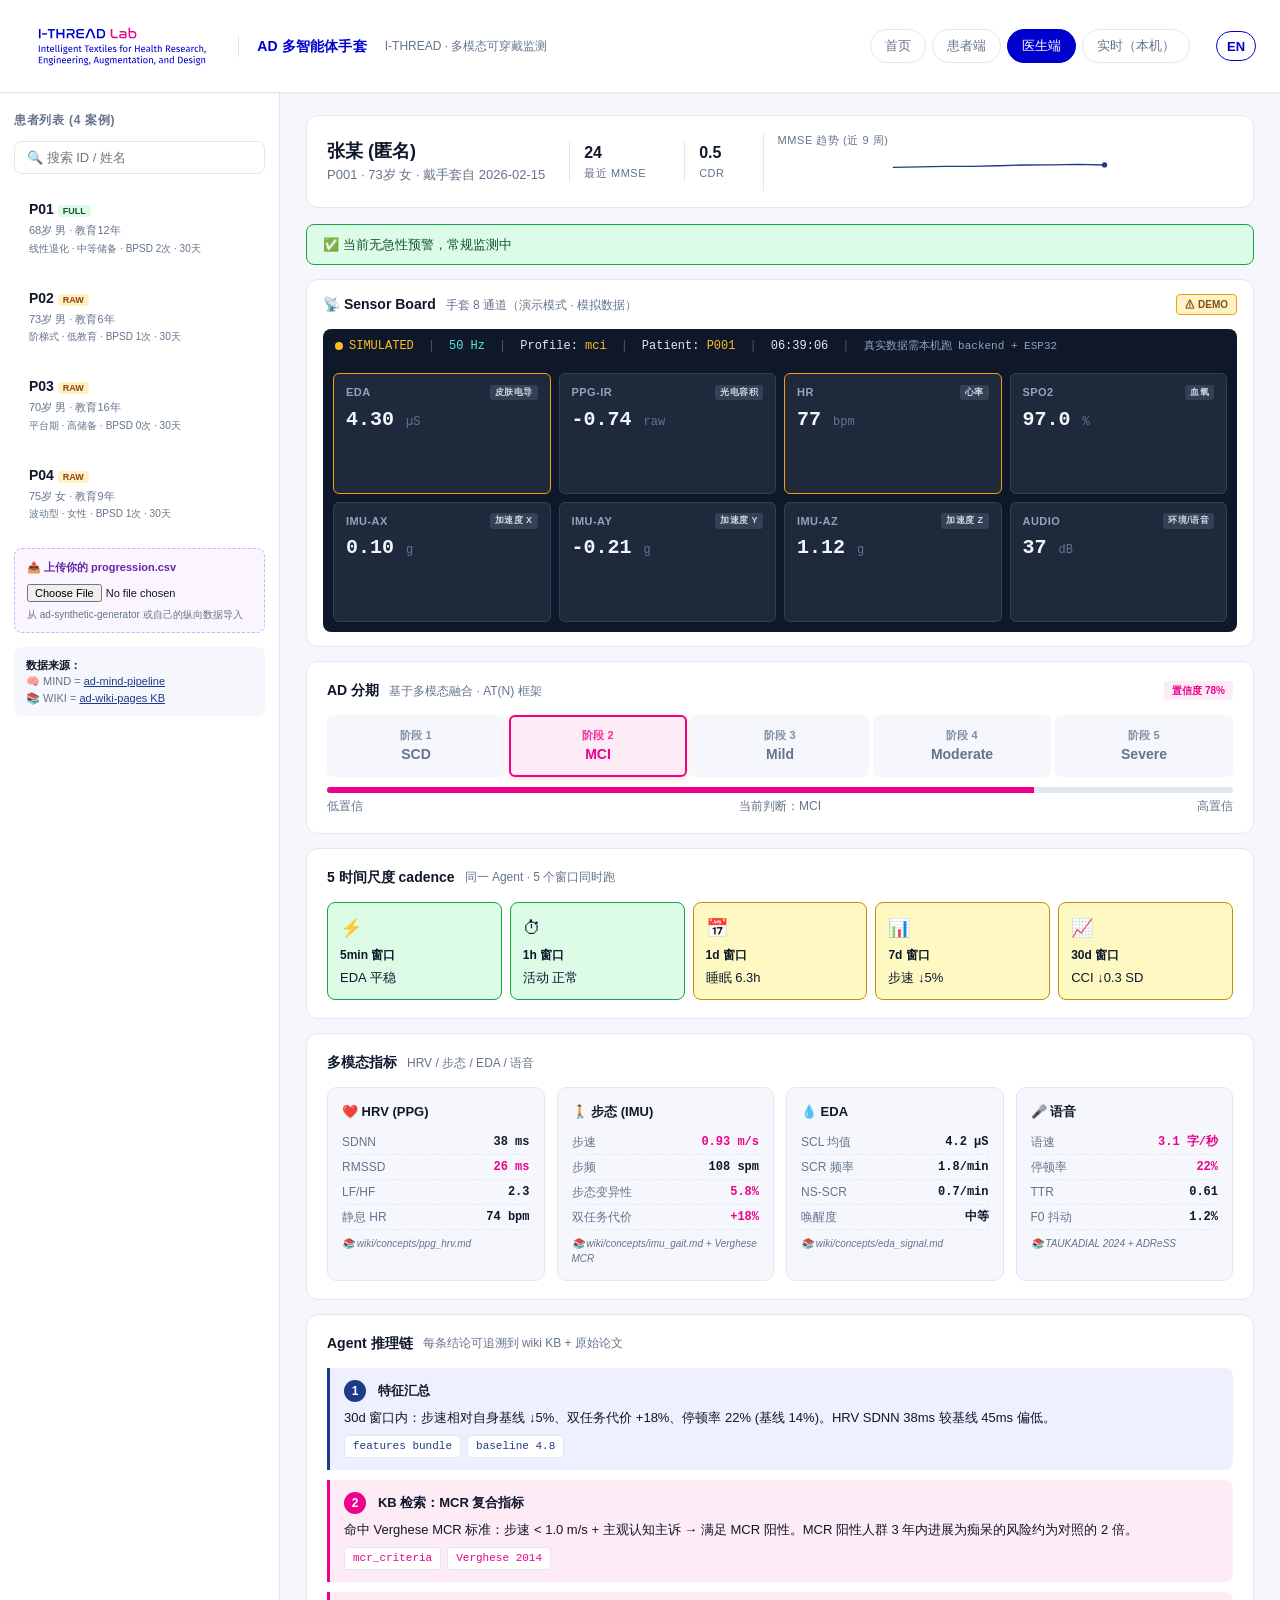
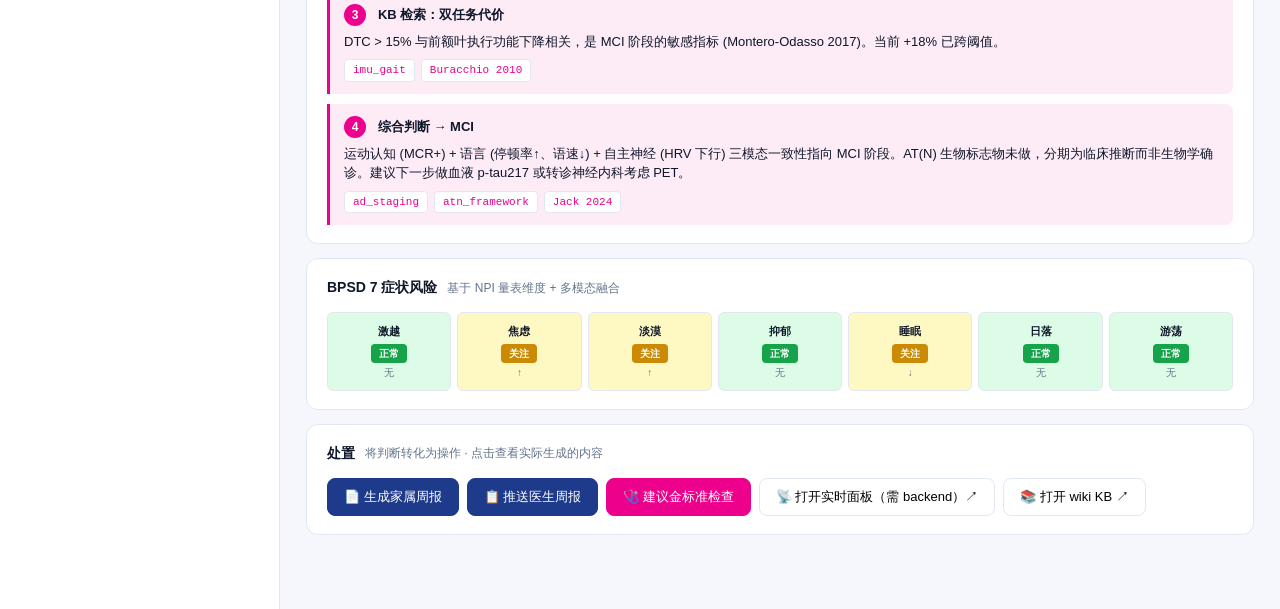
==== commit 70d3006a: "Enlarge brand logo and rename product to AD Multi-Agent Glove - brand.css: brandbar logo height 30px" ====
--- a/doctor.html
+++ b/doctor.html
@@ -3,7 +3,7 @@
 <head>
 <meta charset="UTF-8">
 <meta name="viewport" content="width=device-width, initial-scale=1.0">
-<title data-i18n="doctor.title">医生端 · AD 智能手套</title>
+<title data-i18n="doctor.title">医生端 · AD 多智能体手套</title>
 <link rel="icon" href="assets/i-thread-logo.svg" type="image/svg+xml">
 <link rel="stylesheet" href="assets/brand.css">
 <style>
--- a/assets/brand.css
+++ b/assets/brand.css
@@ -17,10 +17,10 @@
 .brandbar {
   background: #ffffff;
   border-bottom: 1px solid var(--border, #e2e8f0);
-  padding: 10px 22px;
+  padding: 14px 24px;
   display: flex;
   align-items: center;
-  gap: 14px;
+  gap: 18px;
   position: sticky;
   top: 0;
   z-index: 50;
@@ -33,7 +33,7 @@
   flex-shrink: 0;
 }
 .brandbar-logo img {
-  height: 30px;
+  height: 64px;
   width: auto;
   display: block;
 }
@@ -101,8 +101,8 @@
 }
 
 @media (max-width: 720px) {
-  .brandbar { padding: 8px 14px; gap: 10px; }
+  .brandbar { padding: 10px 14px; gap: 12px; }
   .brandbar-product { font-size: 13px; }
   .brandbar-pills a { padding: 5px 10px; font-size: 12px; }
-  .brandbar-logo img { height: 24px; }
+  .brandbar-logo img { height: 44px; }
 }
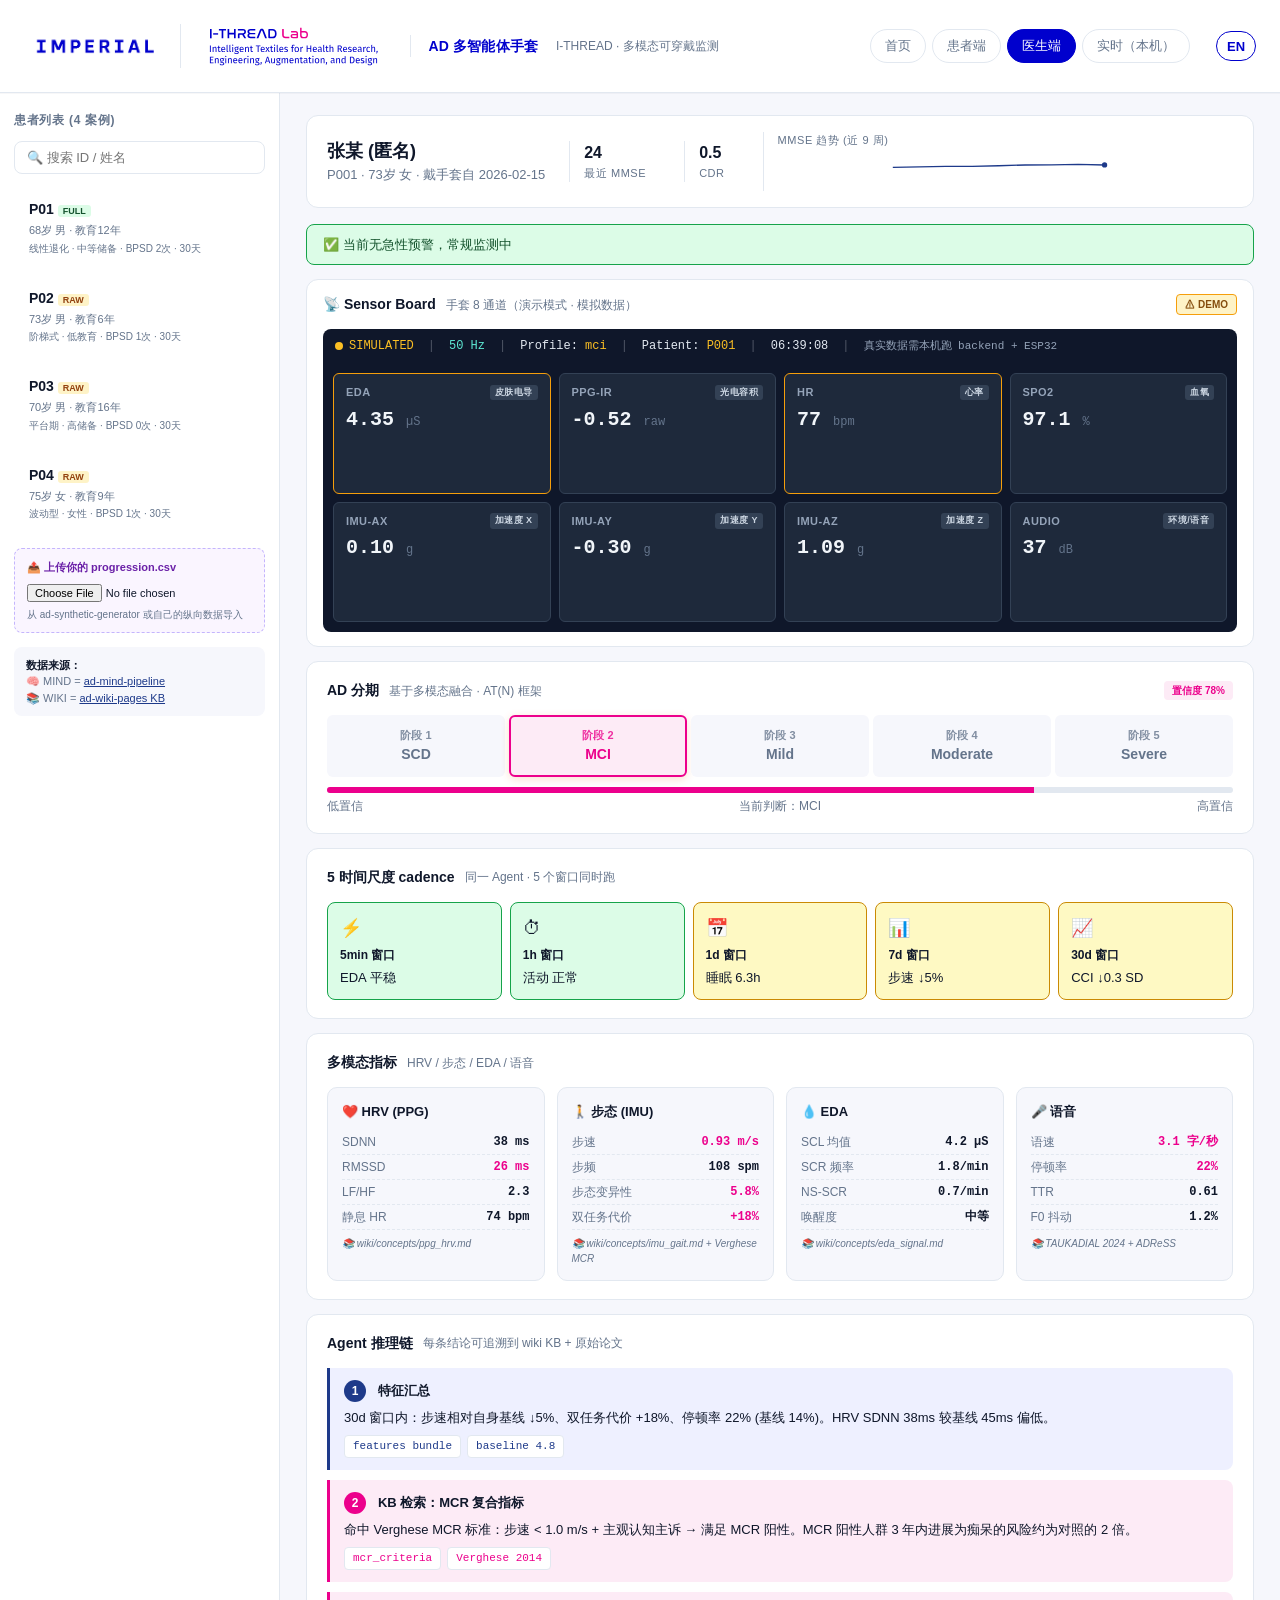
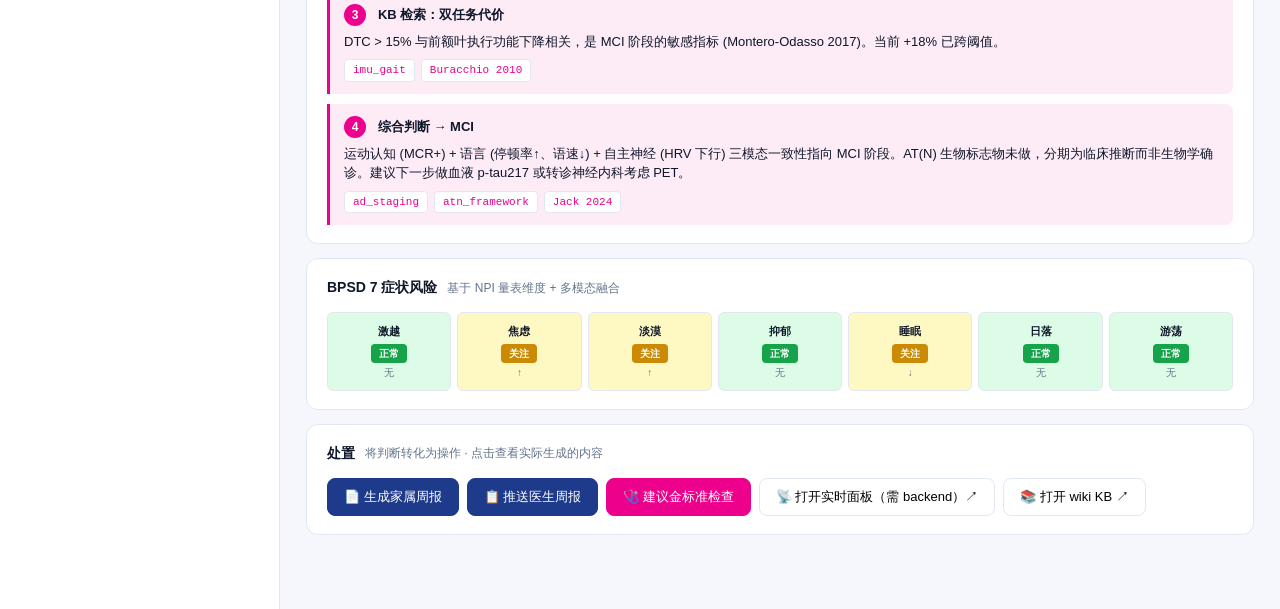
==== commit a69e2654: "Add Imperial College logo next to I-THREAD in the brand bar Adds assets/imperial-logo.png and a `.br" ====
--- a/doctor.html
+++ b/doctor.html
@@ -532,9 +532,15 @@
 <body>
 
 <nav class="brandbar">
-  <a class="brandbar-logo" href="index.html" aria-label="I-THREAD">
-    <img src="assets/i-thread-logo.svg" alt="I-THREAD" />
-  </a>
+  <span class="brandbar-logos">
+    <a class="brandbar-logo" href="https://www.imperial.ac.uk/" target="_blank" rel="noopener" aria-label="Imperial College London">
+      <img src="assets/imperial-logo.png" alt="Imperial" />
+    </a>
+    <span class="logo-sep"></span>
+    <a class="brandbar-logo" href="index.html" aria-label="I-THREAD">
+      <img src="assets/i-thread-logo.svg" alt="I-THREAD" />
+    </a>
+  </span>
   <span class="brandbar-divider"></span>
   <span class="brandbar-product" data-i18n="brand.glove"></span>
   <span class="brandbar-tag"     data-i18n="brand.tagline"></span>
--- a/assets/brand.css
+++ b/assets/brand.css
@@ -36,6 +36,18 @@
   height: 64px;
   width: auto;
   display: block;
+}
+/* small gap between stacked logos */
+.brandbar-logos {
+  display: inline-flex;
+  align-items: center;
+  gap: 14px;
+  flex-shrink: 0;
+}
+.brandbar-logos .logo-sep {
+  width: 1px;
+  height: 44px;
+  background: var(--border, #e2e8f0);
 }
 .brandbar-divider {
   width: 1px;
@@ -104,5 +116,7 @@
   .brandbar { padding: 10px 14px; gap: 12px; }
   .brandbar-product { font-size: 13px; }
   .brandbar-pills a { padding: 5px 10px; font-size: 12px; }
-  .brandbar-logo img { height: 44px; }
+  .brandbar-logo img { height: 40px; }
+  .brandbar-logos { gap: 10px; }
+  .brandbar-logos .logo-sep { height: 30px; }
 }
